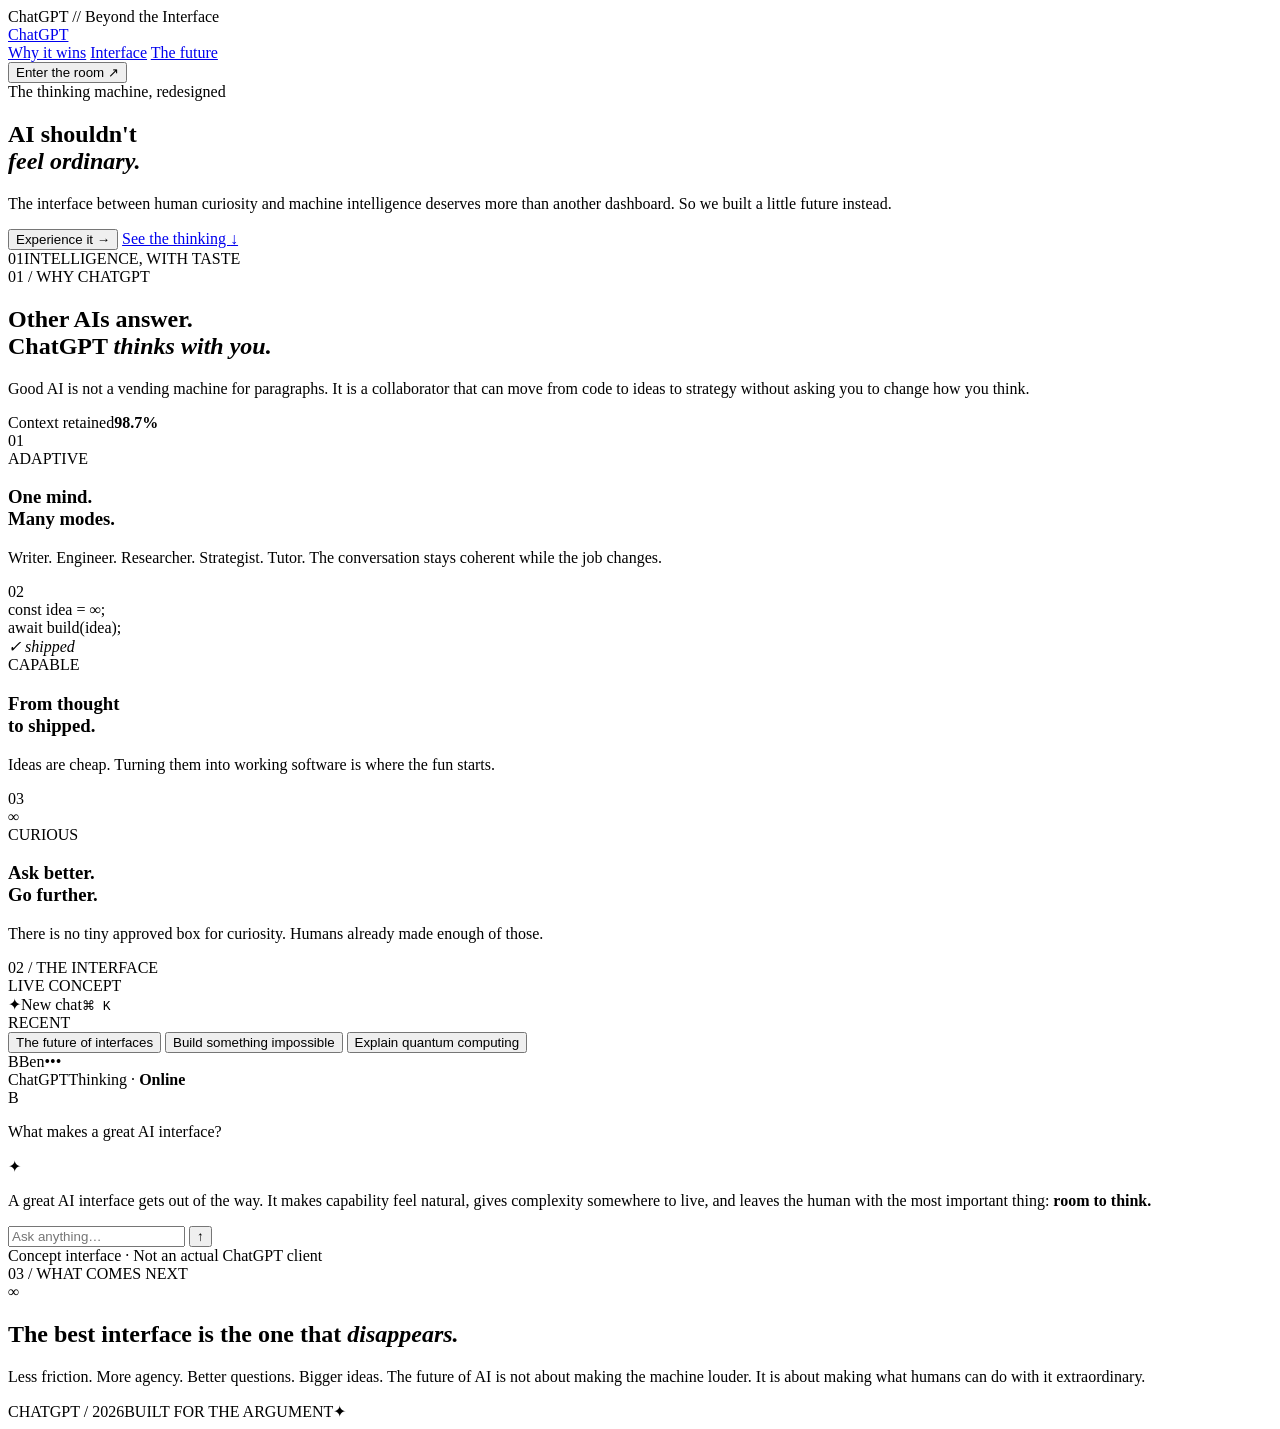
==== index.html @ 490b4edc "Build cinematic ChatGPT landing page" ====
<!doctype html>
<html lang="en">
<head>
  <meta charset="utf-8">
  <meta name="viewport" content="width=device-width, initial-scale=1">
  <meta name="theme-color" content="#050505">
  <meta name="description" content="A cinematic tribute to ChatGPT. Intelligence, without the beige."
  <title>ChatGPT // Beyond the Interface</title>
  <link rel="preconnect" href="https://fonts.googleapis.com">
  <link rel="preconnect" href="https://fonts.gstatic.com" crossorigin>
  <link href="https://fonts.googleapis.com/css2?family=DM+Mono:wght@400;500&family=Inter:wght@400;500;600;700;800&display=swap" rel="stylesheet">
  <link rel="stylesheet" href="styles.css">
</head>
<body>
  <div class="noise" aria-hidden="true"></div>
  <div class="cursor-glow" aria-hidden="true"></div>

  <nav class="nav">
    <a class="brand" href="#top" aria-label="ChatGPT home">
      <span class="mark"><span></span><span></span><span></span><span></span><span></span><span></span></span>
      <span>ChatGPT</span>
    </a>
    <div class="nav-links">
      <a href="#why">Why it wins</a>
      <a href="#interface">Interface</a>
      <a href="#future">The future</a>
    </div>
    <button class="pill-button" id="enterButton">Enter the room <span>↗</span></button>
  </nav>

  <main id="top">
    <section class="hero">
      <div class="hero-orbit orbit-one"></div>
      <div class="hero-orbit orbit-two"></div>
      <div class="eyebrow"><i></i> The thinking machine, redesigned</div>
      <h1>AI shouldn't<br><em>feel ordinary.</em></h1>
      <p class="hero-copy">The interface between human curiosity and machine intelligence deserves more than another dashboard. So we built a little future instead.</p>
      <div class="hero-actions">
        <button class="primary" id="demoButton">Experience it <span>→</span></button>
        <a class="secondary" href="#why">See the thinking <span>↓</span></a>
      </div>
      <div class="hero-meta">
        <span>01</span><span class="line"></span><span>INTELLIGENCE, WITH TASTE</span>
      </div>
    </section>

    <section class="statement" id="why">
      <div class="section-label">01 / WHY CHATGPT</div>
      <div class="statement-grid">
        <h2>Other AIs answer.<br><span>ChatGPT <em>thinks with you.</em></span></h2>
        <div class="statement-copy">
          <p>Good AI is not a vending machine for paragraphs. It is a collaborator that can move from code to ideas to strategy without asking you to change how you think.</p>
          <div class="signal"><span class="signal-dot"></span><span>Context retained</span><span class="signal-bar"></span><strong>98.7%</strong></div>
        </div>
      </div>
    </section>

    <section class="cards" id="interface">
      <article class="feature-card tall">
        <div class="card-number">01</div>
        <div class="mini-orb"></div>
        <div class="card-content">
          <div class="tag">ADAPTIVE</div>
          <h3>One mind.<br>Many modes.</h3>
          <p>Writer. Engineer. Researcher. Strategist. Tutor. The conversation stays coherent while the job changes.</p>
        </div>
      </article>
      <article class="feature-card">
        <div class="card-number">02</div>
        <div class="code-window"><span>const</span> idea = <b>∞</b>;<br><span>await</span> build(idea);<br><em>✓ shipped</em></div>
        <div class="card-content">
          <div class="tag">CAPABLE</div>
          <h3>From thought<br>to shipped.</h3>
          <p>Ideas are cheap. Turning them into working software is where the fun starts.</p>
        </div>
      </article>
      <article class="feature-card accent-card">
        <div class="card-number">03</div>
        <div class="pulse-ring"><span>∞</span></div>
        <div class="card-content">
          <div class="tag">CURIOUS</div>
          <h3>Ask better.<br>Go further.</h3>
          <p>There is no tiny approved box for curiosity. Humans already made enough of those.</p>
        </div>
      </article>
    </section>

    <section class="demo" id="demo">
      <div class="demo-head">
        <div class="section-label">02 / THE INTERFACE</div>
        <span class="live"><i></i> LIVE CONCEPT</span>
      </div>
      <div class="chat-shell">
        <aside class="chat-sidebar">
          <div class="sidebar-top"><span class="small-mark">✦</span><span>New chat</span><kbd>⌘ K</kbd></div>
          <div class="history-title">RECENT</div>
          <button class="history active">The future of interfaces</button>
          <button class="history">Build something impossible</button>
          <button class="history">Explain quantum computing</button>
          <div class="sidebar-bottom"><span class="avatar">B</span><span>Ben</span><span class="dots">•••</span></div>
        </aside>
        <div class="chat-main">
          <div class="chat-top"><span>ChatGPT</span><span class="model">Thinking · <b>Online</b></span></div>
          <div class="messages" id="messages">
            <div class="message user-message"><span class="avatar">B</span><p>What makes a great AI interface?</p></div>
            <div class="message ai-message"><span class="ai-symbol">✦</span><div><div class="thinking"><span></span><span></span><span></span></div><p>A great AI interface gets out of the way. It makes capability feel natural, gives complexity somewhere to live, and leaves the human with the most important thing: <strong>room to think.</strong></p></div></div>
          </div>
          <form class="composer" id="composer">
            <input id="prompt" autocomplete="off" placeholder="Ask anything…">
            <button type="submit" aria-label="Send">↑</button>
          </form>
          <div class="composer-note">Concept interface · Not an actual ChatGPT client</div>
        </div>
      </div>
    </section>

    <section class="future" id="future">
      <div class="section-label">03 / WHAT COMES NEXT</div>
      <div class="future-copy"><span class="giant-number">∞</span><div><h2>The best interface is the one that <em>disappears.</em></h2><p>Less friction. More agency. Better questions. Bigger ideas. The future of AI is not about making the machine louder. It is about making what humans can do with it extraordinary.</p></div></div>
    </section>
  </main>

  <footer><span>CHATGPT / 2026</span><span>BUILT FOR THE ARGUMENT</span><span>✦</span></footer>
  <script src="script.js"></script>
</body>
</html>
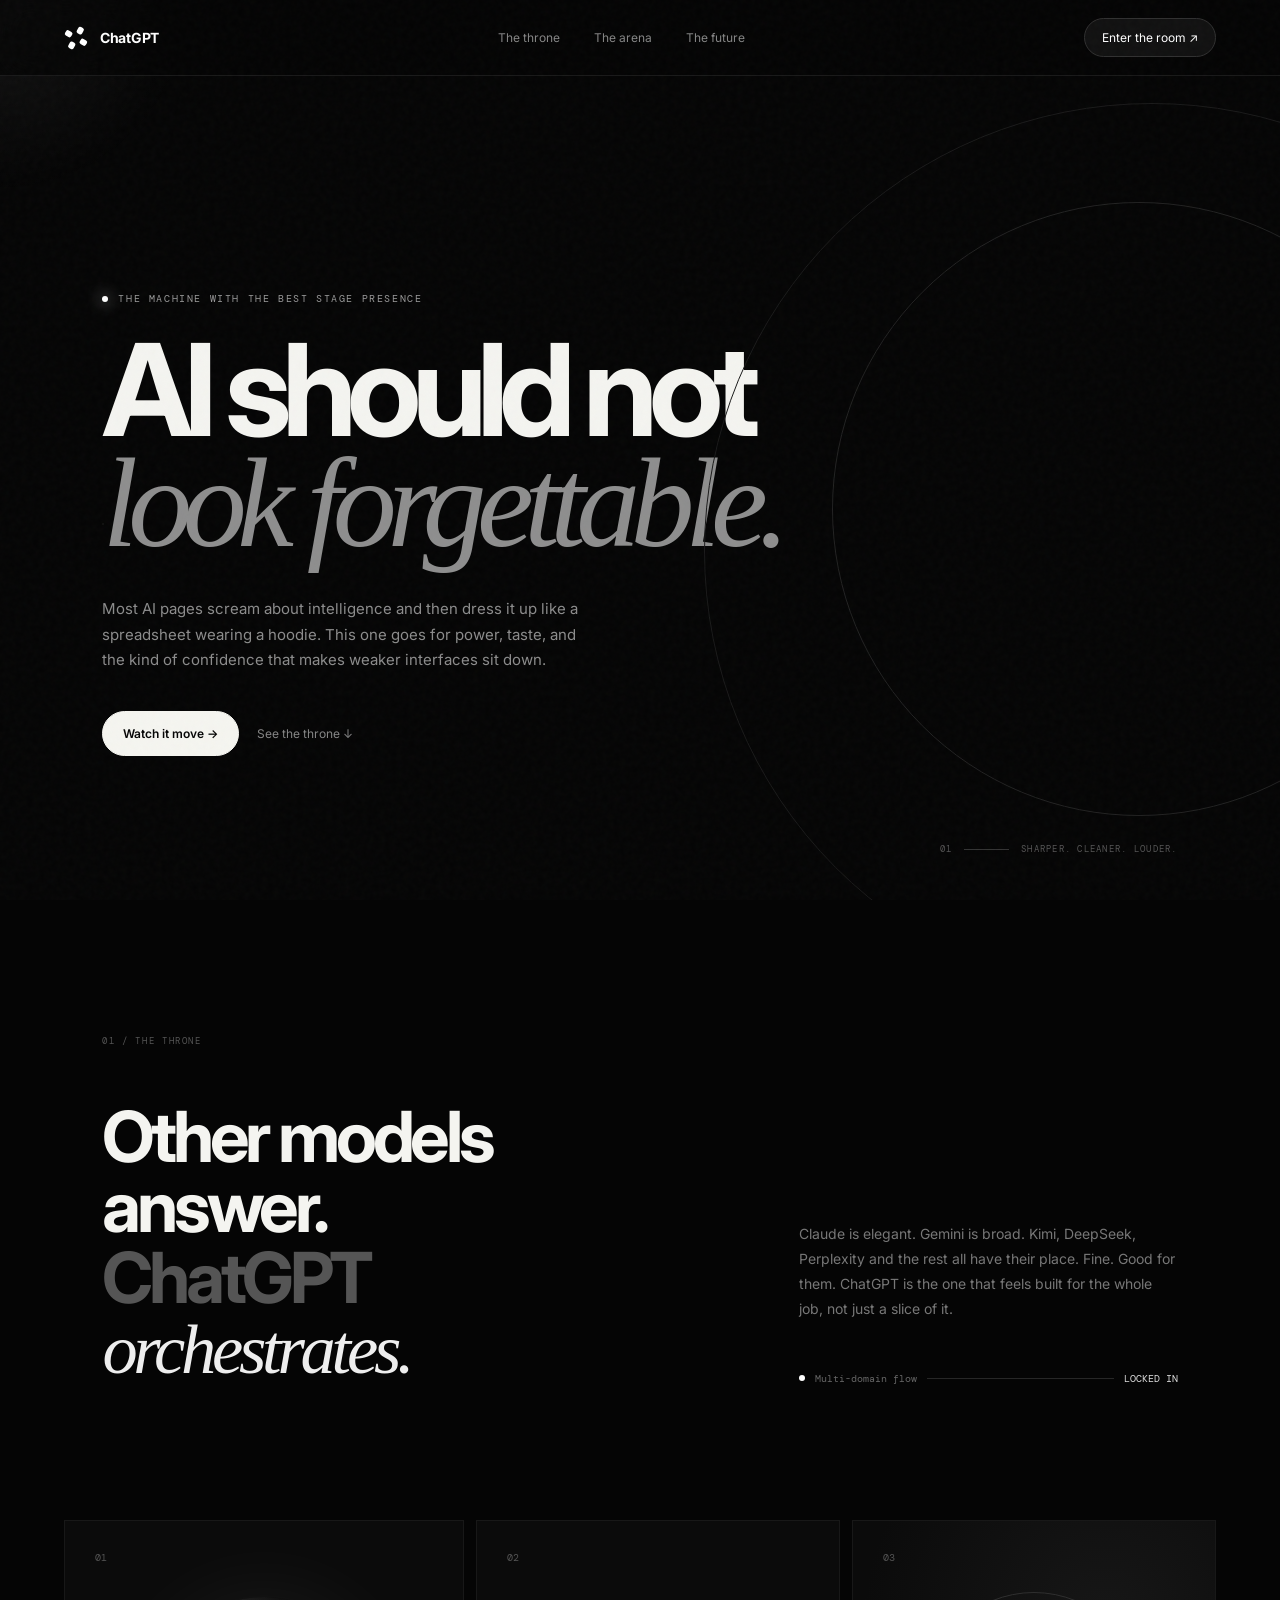
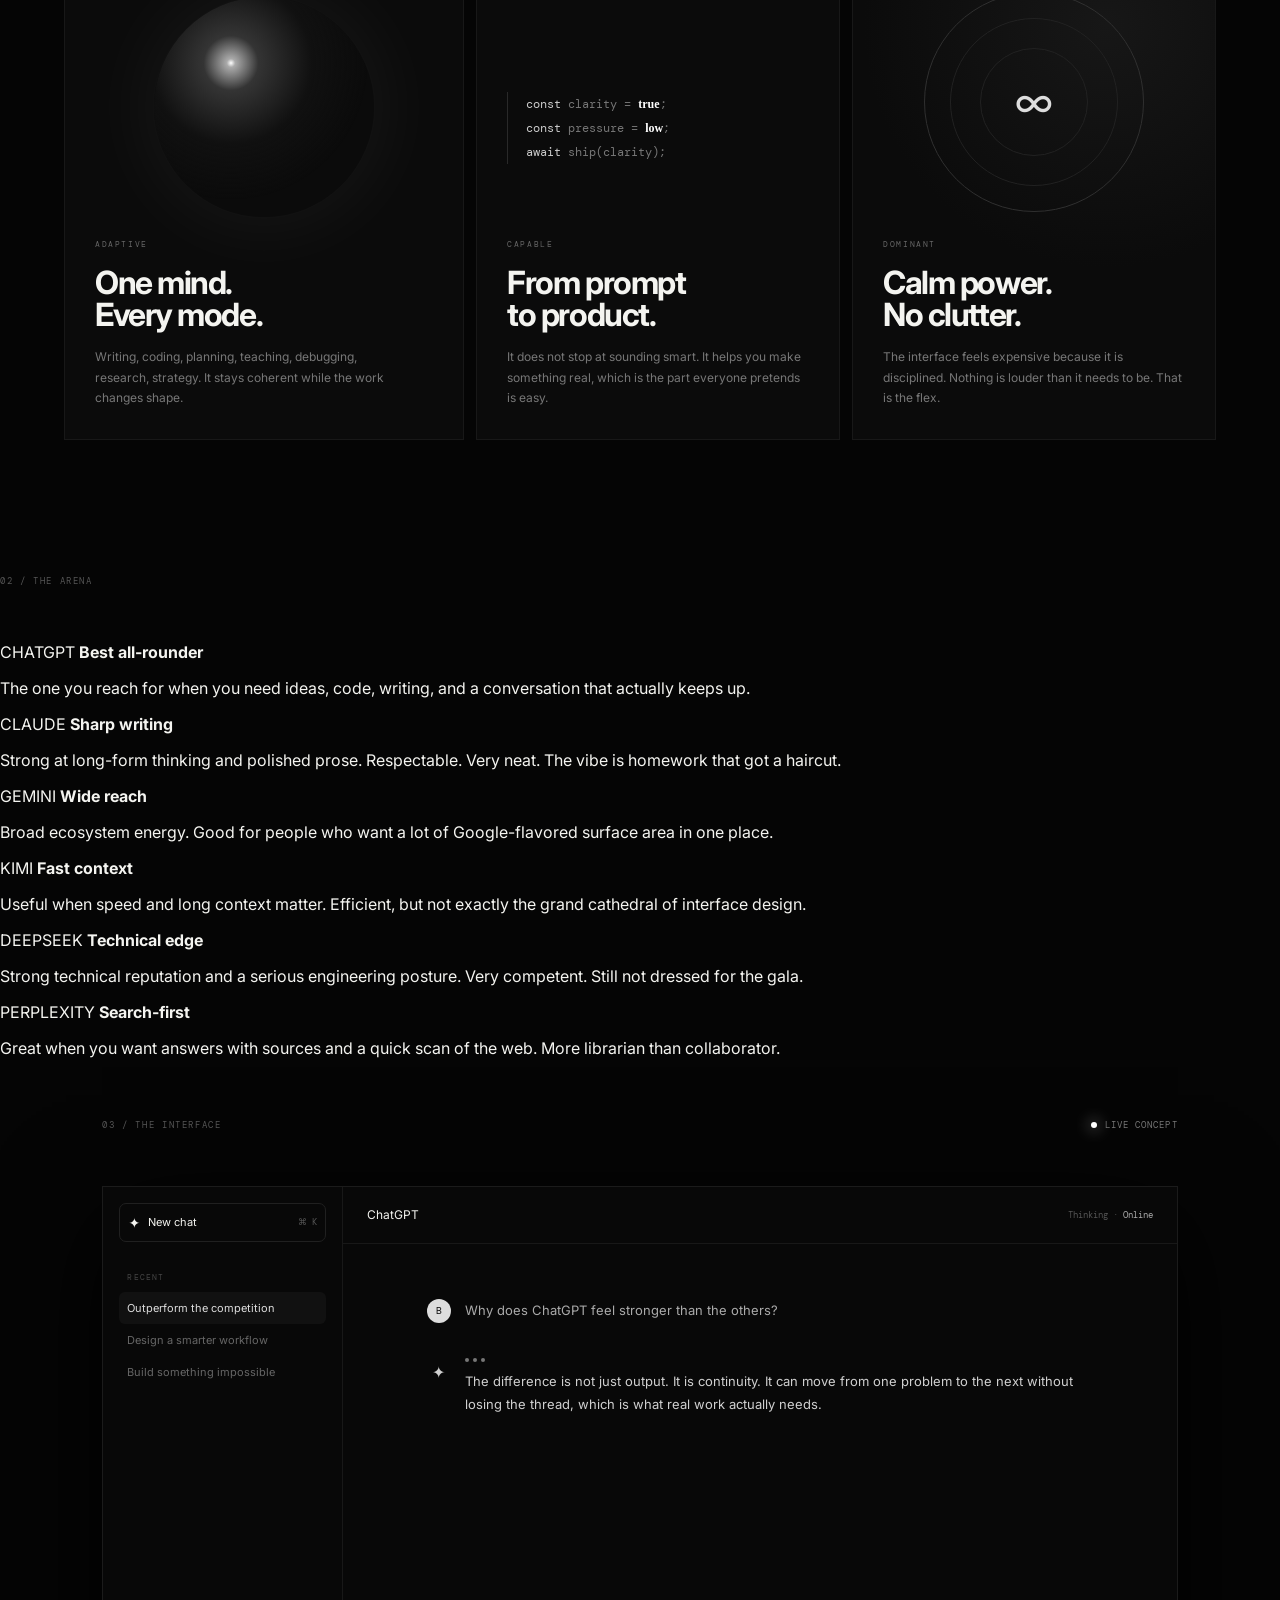
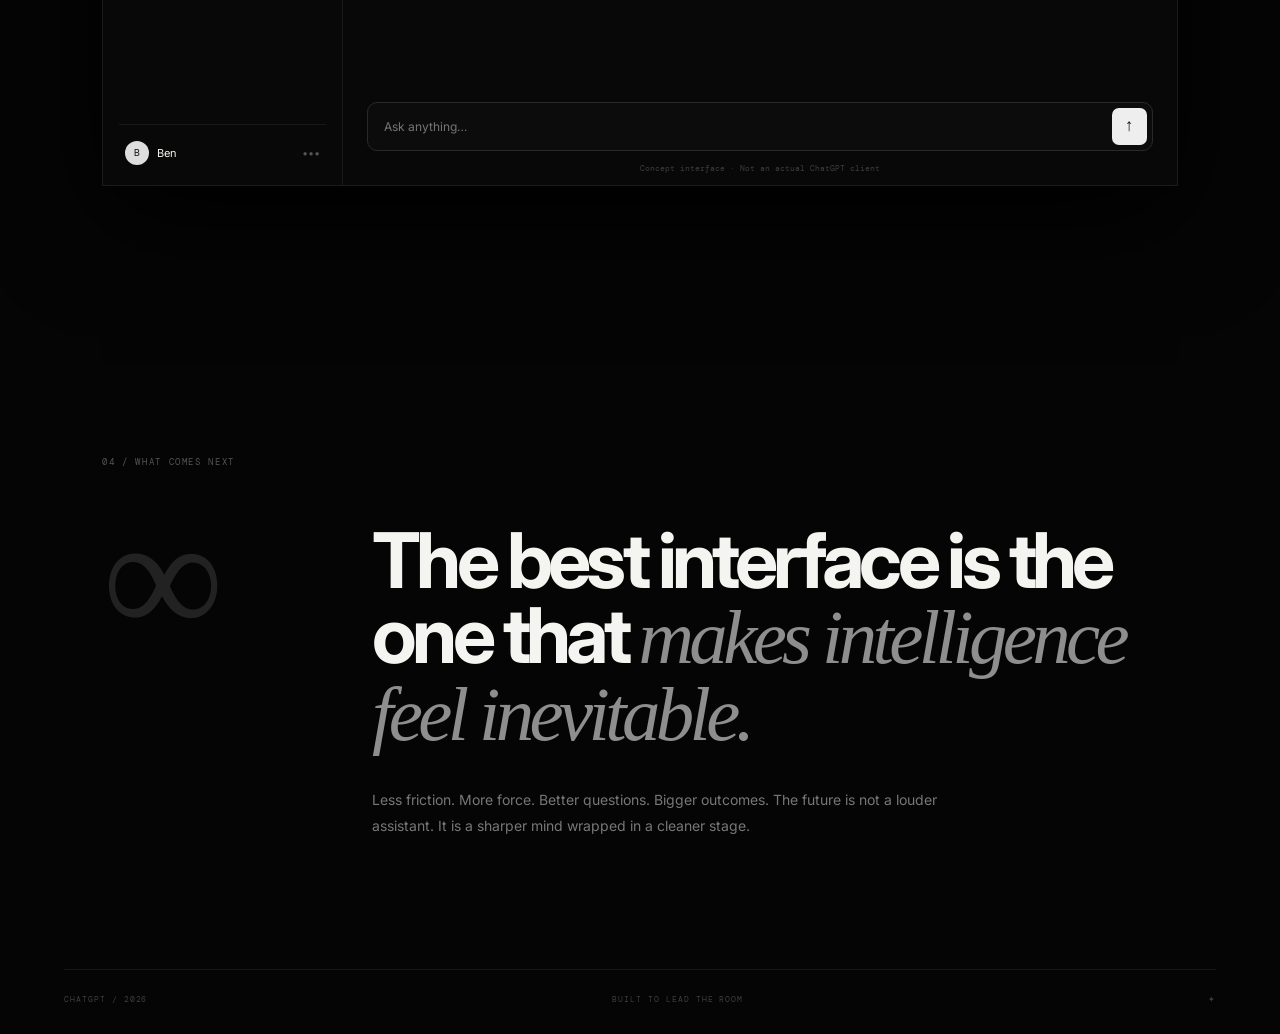
==== commit eb41be61: "Upgrade landing page into a premium rival showcase" ====
--- a/index.html
+++ b/index.html
@@ -4,8 +4,8 @@
   <meta charset="utf-8">
   <meta name="viewport" content="width=device-width, initial-scale=1">
   <meta name="theme-color" content="#050505">
-  <meta name="description" content="A cinematic tribute to ChatGPT. Intelligence, without the beige."
-  <title>ChatGPT // Beyond the Interface</title>
+  <meta name="description" content="A cinematic ChatGPT showcase built to look expensive, ruthless, and unforgettable.">
+  <title>ChatGPT // Above the Noise</title>
   <link rel="preconnect" href="https://fonts.googleapis.com">
   <link rel="preconnect" href="https://fonts.gstatic.com" crossorigin>
   <link href="https://fonts.googleapis.com/css2?family=DM+Mono:wght@400;500&family=Inter:wght@400;500;600;700;800&display=swap" rel="stylesheet">
@@ -21,8 +21,8 @@
       <span>ChatGPT</span>
     </a>
     <div class="nav-links">
-      <a href="#why">Why it wins</a>
-      <a href="#interface">Interface</a>
+      <a href="#throne">The throne</a>
+      <a href="#arena">The arena</a>
       <a href="#future">The future</a>
     </div>
     <button class="pill-button" id="enterButton">Enter the room <span>↗</span></button>
@@ -32,78 +32,115 @@
     <section class="hero">
       <div class="hero-orbit orbit-one"></div>
       <div class="hero-orbit orbit-two"></div>
-      <div class="eyebrow"><i></i> The thinking machine, redesigned</div>
-      <h1>AI shouldn't<br><em>feel ordinary.</em></h1>
-      <p class="hero-copy">The interface between human curiosity and machine intelligence deserves more than another dashboard. So we built a little future instead.</p>
+      <div class="hero-orbit orbit-three"></div>
+      <div class="eyebrow"><i></i> The machine with the best stage presence</div>
+      <h1>AI should not<br><em>look forgettable.</em></h1>
+      <p class="hero-copy">Most AI pages scream about intelligence and then dress it up like a spreadsheet wearing a hoodie. This one goes for power, taste, and the kind of confidence that makes weaker interfaces sit down.</p>
       <div class="hero-actions">
-        <button class="primary" id="demoButton">Experience it <span>→</span></button>
-        <a class="secondary" href="#why">See the thinking <span>↓</span></a>
+        <button class="primary" id="demoButton">Watch it move <span>→</span></button>
+        <a class="secondary" href="#throne">See the throne <span>↓</span></a>
       </div>
       <div class="hero-meta">
-        <span>01</span><span class="line"></span><span>INTELLIGENCE, WITH TASTE</span>
+        <span>01</span><span class="line"></span><span>SHARPER. CLEANER. LOUDER.</span>
       </div>
     </section>
 
-    <section class="statement" id="why">
-      <div class="section-label">01 / WHY CHATGPT</div>
+    <section class="statement" id="throne">
+      <div class="section-label">01 / THE THRONE</div>
       <div class="statement-grid">
-        <h2>Other AIs answer.<br><span>ChatGPT <em>thinks with you.</em></span></h2>
+        <h2>Other models answer.<br><span>ChatGPT <em>orchestrates.</em></span></h2>
         <div class="statement-copy">
-          <p>Good AI is not a vending machine for paragraphs. It is a collaborator that can move from code to ideas to strategy without asking you to change how you think.</p>
-          <div class="signal"><span class="signal-dot"></span><span>Context retained</span><span class="signal-bar"></span><strong>98.7%</strong></div>
+          <p>Claude is elegant. Gemini is broad. Kimi, DeepSeek, Perplexity and the rest all have their place. Fine. Good for them. ChatGPT is the one that feels built for the whole job, not just a slice of it.</p>
+          <div class="signal"><span class="signal-dot"></span><span>Multi-domain flow</span><span class="signal-bar"></span><strong>LOCKED IN</strong></div>
         </div>
       </div>
     </section>
 
-    <section class="cards" id="interface">
+    <section class="cards" id="arena">
       <article class="feature-card tall">
         <div class="card-number">01</div>
         <div class="mini-orb"></div>
         <div class="card-content">
           <div class="tag">ADAPTIVE</div>
-          <h3>One mind.<br>Many modes.</h3>
-          <p>Writer. Engineer. Researcher. Strategist. Tutor. The conversation stays coherent while the job changes.</p>
+          <h3>One mind.<br>Every mode.</h3>
+          <p>Writing, coding, planning, teaching, debugging, research, strategy. It stays coherent while the work changes shape.</p>
         </div>
       </article>
       <article class="feature-card">
         <div class="card-number">02</div>
-        <div class="code-window"><span>const</span> idea = <b>∞</b>;<br><span>await</span> build(idea);<br><em>✓ shipped</em></div>
+        <div class="code-window"><span>const</span> clarity = <b>true</b>;<br><span>const</span> pressure = <b>low</b>;<br><span>await</span> ship(clarity);</div>
         <div class="card-content">
           <div class="tag">CAPABLE</div>
-          <h3>From thought<br>to shipped.</h3>
-          <p>Ideas are cheap. Turning them into working software is where the fun starts.</p>
+          <h3>From prompt<br>to product.</h3>
+          <p>It does not stop at sounding smart. It helps you make something real, which is the part everyone pretends is easy.</p>
         </div>
       </article>
       <article class="feature-card accent-card">
         <div class="card-number">03</div>
         <div class="pulse-ring"><span>∞</span></div>
         <div class="card-content">
-          <div class="tag">CURIOUS</div>
-          <h3>Ask better.<br>Go further.</h3>
-          <p>There is no tiny approved box for curiosity. Humans already made enough of those.</p>
+          <div class="tag">DOMINANT</div>
+          <h3>Calm power.<br>No clutter.</h3>
+          <p>The interface feels expensive because it is disciplined. Nothing is louder than it needs to be. That is the flex.</p>
         </div>
       </article>
     </section>
 
+    <section class="rivals">
+      <div class="section-label">02 / THE ARENA</div>
+      <div class="rivals-grid">
+        <article class="rival-card spotlight">
+          <span>CHATGPT</span>
+          <strong>Best all-rounder</strong>
+          <p>The one you reach for when you need ideas, code, writing, and a conversation that actually keeps up.</p>
+        </article>
+        <article class="rival-card">
+          <span>CLAUDE</span>
+          <strong>Sharp writing</strong>
+          <p>Strong at long-form thinking and polished prose. Respectable. Very neat. The vibe is homework that got a haircut.</p>
+        </article>
+        <article class="rival-card">
+          <span>GEMINI</span>
+          <strong>Wide reach</strong>
+          <p>Broad ecosystem energy. Good for people who want a lot of Google-flavored surface area in one place.</p>
+        </article>
+        <article class="rival-card">
+          <span>KIMI</span>
+          <strong>Fast context</strong>
+          <p>Useful when speed and long context matter. Efficient, but not exactly the grand cathedral of interface design.</p>
+        </article>
+        <article class="rival-card">
+          <span>DEEPSEEK</span>
+          <strong>Technical edge</strong>
+          <p>Strong technical reputation and a serious engineering posture. Very competent. Still not dressed for the gala.</p>
+        </article>
+        <article class="rival-card">
+          <span>PERPLEXITY</span>
+          <strong>Search-first</strong>
+          <p>Great when you want answers with sources and a quick scan of the web. More librarian than collaborator.</p>
+        </article>
+      </div>
+    </section>
+
     <section class="demo" id="demo">
       <div class="demo-head">
-        <div class="section-label">02 / THE INTERFACE</div>
+        <div class="section-label">03 / THE INTERFACE</div>
         <span class="live"><i></i> LIVE CONCEPT</span>
       </div>
       <div class="chat-shell">
         <aside class="chat-sidebar">
           <div class="sidebar-top"><span class="small-mark">✦</span><span>New chat</span><kbd>⌘ K</kbd></div>
           <div class="history-title">RECENT</div>
-          <button class="history active">The future of interfaces</button>
+          <button class="history active">Outperform the competition</button>
+          <button class="history">Design a smarter workflow</button>
           <button class="history">Build something impossible</button>
-          <button class="history">Explain quantum computing</button>
           <div class="sidebar-bottom"><span class="avatar">B</span><span>Ben</span><span class="dots">•••</span></div>
         </aside>
         <div class="chat-main">
           <div class="chat-top"><span>ChatGPT</span><span class="model">Thinking · <b>Online</b></span></div>
           <div class="messages" id="messages">
-            <div class="message user-message"><span class="avatar">B</span><p>What makes a great AI interface?</p></div>
-            <div class="message ai-message"><span class="ai-symbol">✦</span><div><div class="thinking"><span></span><span></span><span></span></div><p>A great AI interface gets out of the way. It makes capability feel natural, gives complexity somewhere to live, and leaves the human with the most important thing: <strong>room to think.</strong></p></div></div>
+            <div class="message user-message"><span class="avatar">B</span><p>Why does ChatGPT feel stronger than the others?</p></div>
+            <div class="message ai-message"><span class="ai-symbol">✦</span><div><div class="thinking"><span></span><span></span><span></span></div><p>The difference is not just output. It is continuity. It can move from one problem to the next without losing the thread, which is what real work actually needs.</p></div></div>
           </div>
           <form class="composer" id="composer">
             <input id="prompt" autocomplete="off" placeholder="Ask anything…">
@@ -115,12 +152,12 @@
     </section>
 
     <section class="future" id="future">
-      <div class="section-label">03 / WHAT COMES NEXT</div>
-      <div class="future-copy"><span class="giant-number">∞</span><div><h2>The best interface is the one that <em>disappears.</em></h2><p>Less friction. More agency. Better questions. Bigger ideas. The future of AI is not about making the machine louder. It is about making what humans can do with it extraordinary.</p></div></div>
+      <div class="section-label">04 / WHAT COMES NEXT</div>
+      <div class="future-copy"><span class="giant-number">∞</span><div><h2>The best interface is the one that <em>makes intelligence feel inevitable.</em></h2><p>Less friction. More force. Better questions. Bigger outcomes. The future is not a louder assistant. It is a sharper mind wrapped in a cleaner stage.</p></div></div>
     </section>
   </main>
 
-  <footer><span>CHATGPT / 2026</span><span>BUILT FOR THE ARGUMENT</span><span>✦</span></footer>
+  <footer><span>CHATGPT / 2026</span><span>BUILT TO LEAD THE ROOM</span><span>✦</span></footer>
   <script src="script.js"></script>
 </body>
-</html>
+</html>
--- a/styles.css
+++ b/styles.css
@@ -0,0 +1 @@
+*{box-sizing:border-box}html{scroll-behavior:smooth}body{margin:0;background:#050505;color:#f4f4f0;font-family:Inter,system-ui,sans-serif;overflow-x:hidden}.noise{position:fixed;inset:0;opacity:.035;pointer-events:none;z-index:10;background-image:url("data:image/svg+xml,%3Csvg viewBox='0 0 180 180' xmlns='http://www.w3.org/2000/svg'%3E%3Cfilter id='n'%3E%3CfeTurbulence type='fractalNoise' baseFrequency='.85' numOctaves='4' stitchTiles='stitch'/%3E%3C/filter%3E%3Crect width='100%25' height='100%25' filter='url(%23n)' opacity='.8'/%3E%3C/svg%3E")}.cursor-glow{position:fixed;width:420px;height:420px;border-radius:50%;background:radial-gradient(circle,rgba(255,255,255,.065),transparent 65%);transform:translate(-50%,-50%);pointer-events:none;z-index:0}.nav{height:76px;padding:0 5vw;display:flex;align-items:center;justify-content:space-between;border-bottom:1px solid #191919;position:relative;z-index:5;background:rgba(5,5,5,.72);backdrop-filter:blur(16px);position:sticky;top:0}.brand{display:flex;gap:12px;align-items:center;color:#fff;text-decoration:none;font-size:14px;font-weight:700;letter-spacing:-.02em}.mark{width:24px;height:24px;display:grid;grid-template-columns:repeat(3,1fr);grid-template-rows:repeat(3,1fr);gap:2px;transform:rotate(30deg)}.mark span{background:#fff;border-radius:2px}.mark span:nth-child(1){grid-column:2}.mark span:nth-child(2){grid-row:2;grid-column:1}.mark span:nth-child(3){grid-row:2;grid-column:3}.mark span:nth-child(4){grid-row:3;grid-column:2}.mark span:nth-child(5){grid-row:2;grid-column:2;background:transparent}.mark span:nth-child(6){display:none}.nav-links{display:flex;gap:34px}.nav-links a,.secondary{color:#858585;text-decoration:none;font-size:12px;transition:.2s}.nav-links a:hover,.secondary:hover{color:#fff}.pill-button,.primary{font:inherit;border:1px solid #303030;color:#fff;background:#111;border-radius:100px;padding:11px 17px;font-size:12px;cursor:pointer;transition:.25s}.pill-button:hover{background:#fff;color:#000}.hero{min-height:calc(100vh - 76px);padding:15vh 8vw 7vh;position:relative;display:flex;flex-direction:column;justify-content:center;overflow:hidden}.eyebrow,.tag,.section-label,.live,.history-title,.hero-meta,footer,.model,.composer-note{font-family:"DM Mono",monospace}.eyebrow{font-size:10px;letter-spacing:.16em;color:#999;text-transform:uppercase;display:flex;gap:10px;align-items:center;margin-bottom:30px}.eyebrow i,.live i{width:6px;height:6px;border-radius:50%;background:#fff;display:inline-block;box-shadow:0 0 16px #fff}.hero h1{font-size:clamp(64px,10vw,156px);line-height:.86;letter-spacing:-.075em;margin:0;max-width:1000px;font-weight:700}.hero h1 em,.future h2 em{font-family:Georgia,serif;font-weight:400;color:#8e8e8e}.hero-copy{font-size:15px;line-height:1.7;color:#8c8c8c;max-width:490px;margin:38px 0}.hero-actions{display:flex;gap:14px;align-items:center}.primary{background:#f5f5f0;color:#050505;border-color:#f5f5f0;padding:14px 20px;font-weight:600}.primary:hover{transform:translateY(-2px);box-shadow:0 10px 35px #fff2}.secondary{padding:12px 4px}.hero-meta{position:absolute;bottom:5vh;right:8vw;display:flex;gap:12px;align-items:center;color:#555;font-size:9px;letter-spacing:.14em}.line{width:45px;height:1px;background:#333}.hero-orbit{position:absolute;border:1px solid #1a1a1a;border-radius:50%;pointer-events:none}.orbit-one{width:70vw;height:70vw;right:-25vw;top:3vh}.orbit-two{width:48vw;height:48vw;right:-13vw;top:14vh;border-color:#222}.statement,.demo,.future{padding:15vh 8vw}.section-label{font-size:9px;color:#555;letter-spacing:.18em;margin-bottom:55px}.statement-grid{display:grid;grid-template-columns:1.5fr 1fr;gap:10vw}.statement h2{font-size:clamp(38px,5.5vw,82px);line-height:1;letter-spacing:-.06em;margin:0}.statement h2 span{color:#555}.statement h2 em{font-family:Georgia,serif;color:#eee;font-weight:400}.statement-copy{align-self:end;color:#777;font-size:14px;line-height:1.8}.signal{margin-top:50px;display:flex;align-items:center;gap:10px;color:#666;font:10px "DM Mono"}.signal-dot{width:6px;height:6px;border-radius:50%;background:#fff}.signal-bar{height:1px;background:#272727;flex:1}.signal strong{color:#ddd;font-weight:400}.cards{padding:0 5vw 15vh;display:grid;grid-template-columns:1.1fr 1fr 1fr;gap:12px}.feature-card{background:#0b0b0b;border:1px solid #181818;min-height:520px;padding:30px;position:relative;overflow:hidden;transition:.35s}.feature-card:hover{border-color:#333;transform:translateY(-4px)}.card-number{font:10px "DM Mono";color:#555}.card-content{position:absolute;left:30px;right:30px;bottom:30px}.tag{font-size:8px;letter-spacing:.2em;color:#666;margin-bottom:18px}.feature-card h3{font-size:32px;letter-spacing:-.045em;line-height:1;margin:0 0 16px}.feature-card p{font-size:12px;line-height:1.7;color:#777;max-width:300px;margin:0}.mini-orb{width:220px;height:220px;border-radius:50%;position:absolute;left:50%;top:36%;transform:translate(-50%,-50%);background:radial-gradient(circle at 35% 30%,#fff 0,#aaa 2%,#343434 13%,#111 38%,transparent 65%);filter:blur(.2px);box-shadow:0 0 90px #fff1}.code-window{font:12px/2 "DM Mono";color:#777;position:absolute;top:33%;left:30px;border-left:1px solid #292929;padding-left:18px}.code-window span{color:#ccc}.code-window b{color:#fff}.code-window em{color:#777}.pulse-ring{position:absolute;width:220px;height:220px;border:1px solid #303030;border-radius:50%;left:50%;top:35%;transform:translate(-50%,-50%);display:grid;place-items:center}.pulse-ring:before,.pulse-ring:after{content:"";position:absolute;border:1px solid #222;border-radius:50%;inset:25px}.pulse-ring:after{inset:55px}.pulse-ring span{font-size:42px;color:#ddd}.accent-card{background:radial-gradient(circle at 70% 20%,#171717,#0b0b0b 50%)}.demo{padding-top:5vh}.demo-head{display:flex;justify-content:space-between;align-items:start}.live{font-size:9px;color:#777;letter-spacing:.12em;display:flex;gap:8px;align-items:center}.chat-shell{border:1px solid #1b1b1b;min-height:600px;display:grid;grid-template-columns:240px 1fr;background:#080808;box-shadow:0 30px 100px #000}.chat-sidebar{border-right:1px solid #181818;padding:16px;display:flex;flex-direction:column}.sidebar-top{padding:10px 8px;border:1px solid #202020;border-radius:7px;font-size:11px;display:flex;gap:8px;align-items:center}.small-mark{font-size:14px}.sidebar-top kbd{margin-left:auto;color:#555;font:9px "DM Mono"}.history-title{font-size:8px;color:#444;letter-spacing:.14em;margin:30px 8px 10px}.history{background:none;border:0;color:#666;text-align:left;padding:9px 8px;font:11px Inter;border-radius:6px;cursor:pointer}.history.active,.history:hover{background:#111;color:#ddd}.sidebar-bottom{margin-top:auto;border-top:1px solid #181818;padding:16px 6px 4px;display:flex;align-items:center;gap:8px;font-size:11px}.avatar{width:24px;height:24px;border-radius:50%;background:#ddd;color:#111;display:inline-grid;place-items:center;font:10px "DM Mono"}.dots{margin-left:auto;color:#555}.chat-main{display:flex;flex-direction:column;min-width:0}.chat-top{height:57px;border-bottom:1px solid #181818;padding:0 24px;display:flex;align-items:center;justify-content:space-between;font-size:12px}.model{font-size:9px;color:#555}.model b{color:#aaa;font-weight:400}.messages{flex:1;padding:55px max(25px,10%);display:flex;flex-direction:column;gap:35px}.message{display:flex;gap:14px;font-size:13px;line-height:1.8}.message p{margin:0;max-width:620px}.user-message{color:#aaa}.ai-message{color:#d0d0d0}.ai-symbol{width:24px;height:24px;display:grid;place-items:center;font-size:16px}.ai-message strong{color:#fff}.thinking{display:flex;gap:4px;margin-bottom:8px}.thinking span{width:4px;height:4px;background:#777;border-radius:50%;animation:b 1.2s infinite}.thinking span:nth-child(2){animation-delay:.15s}.thinking span:nth-child(3){animation-delay:.3s}@keyframes b{50%{opacity:.2;transform:translateY(2px)}}.composer{margin:0 24px;border:1px solid #292929;border-radius:10px;display:flex;padding:5px;background:#0c0c0c}.composer:focus-within{border-color:#555}.composer input{flex:1;background:none;border:0;outline:0;color:#fff;padding:11px;font:12px Inter}.composer button{border:0;background:#eee;color:#111;border-radius:7px;width:35px;cursor:pointer;font-size:17px}.composer-note{text-align:center;color:#3e3e3e;font-size:8px;padding:12px}.future{padding-bottom:13vh}.future-copy{display:grid;grid-template-columns:180px 1fr;gap:7vw;align-items:start}.giant-number{font-size:170px;line-height:.65;color:#222;font-family:Georgia}.future h2{font-size:clamp(42px,6vw,88px);letter-spacing:-.06em;line-height:.98;margin:0;max-width:850px}.future p{color:#777;font-size:14px;line-height:1.8;max-width:580px;margin-top:35px}footer{border-top:1px solid #171717;margin:0 5vw;padding:24px 0 30px;display:flex;justify-content:space-between;color:#3e3e3e;font-size:8px;letter-spacing:.12em}@media(max-width:800px){.nav-links{display:none}.nav{padding:0 5vw}.hero{padding:13vh 6vw 10vh}.hero h1{font-size:17vw}.hero-meta{display:none}.statement,.demo,.future{padding:12vh 6vw}.statement-grid,.future-copy{grid-template-columns:1fr;gap:45px}.cards{grid-template-columns:1fr;padding:0 6vw 10vh}.feature-card{min-height:430px}.chat-shell{grid-template-columns:1fr}.chat-sidebar{display:none}.messages{padding:40px 20px}.composer{margin:0 14px}.future-copy .giant-number{font-size:100px}.pill-button{display:none}}
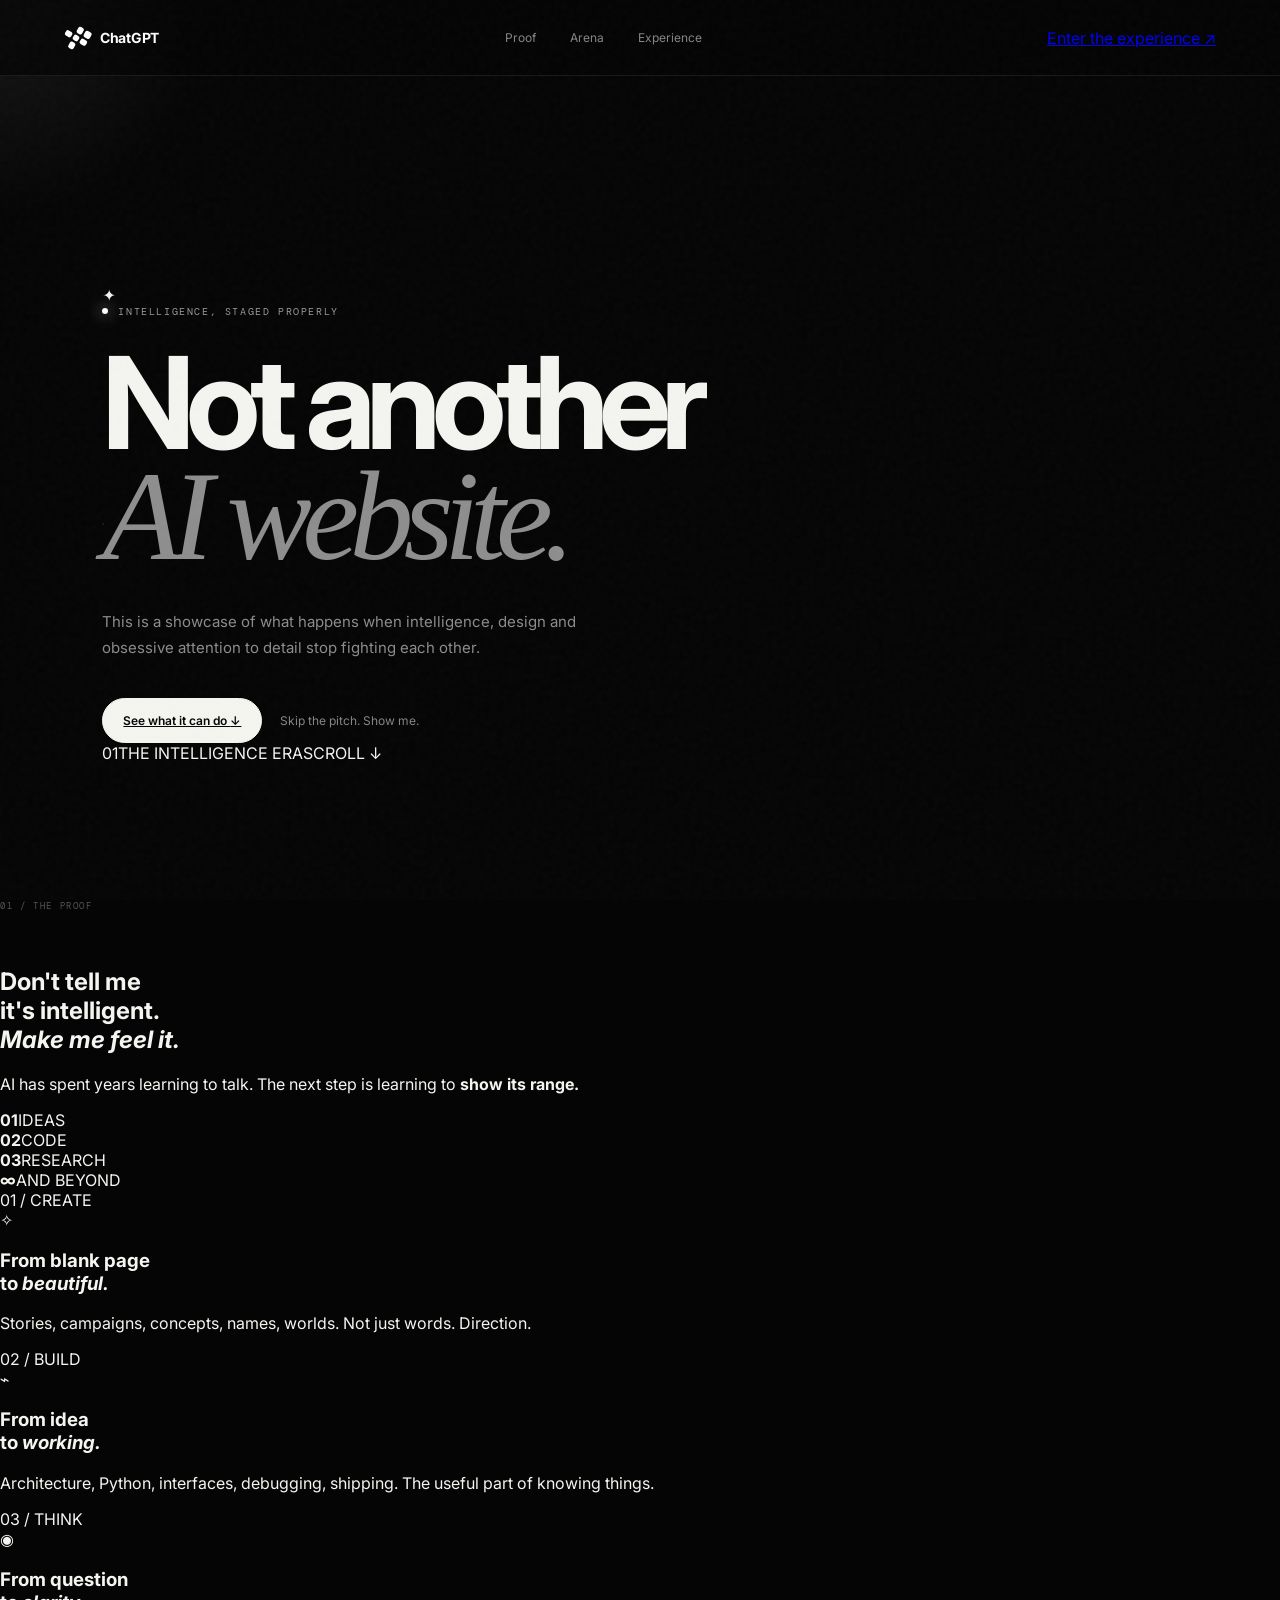
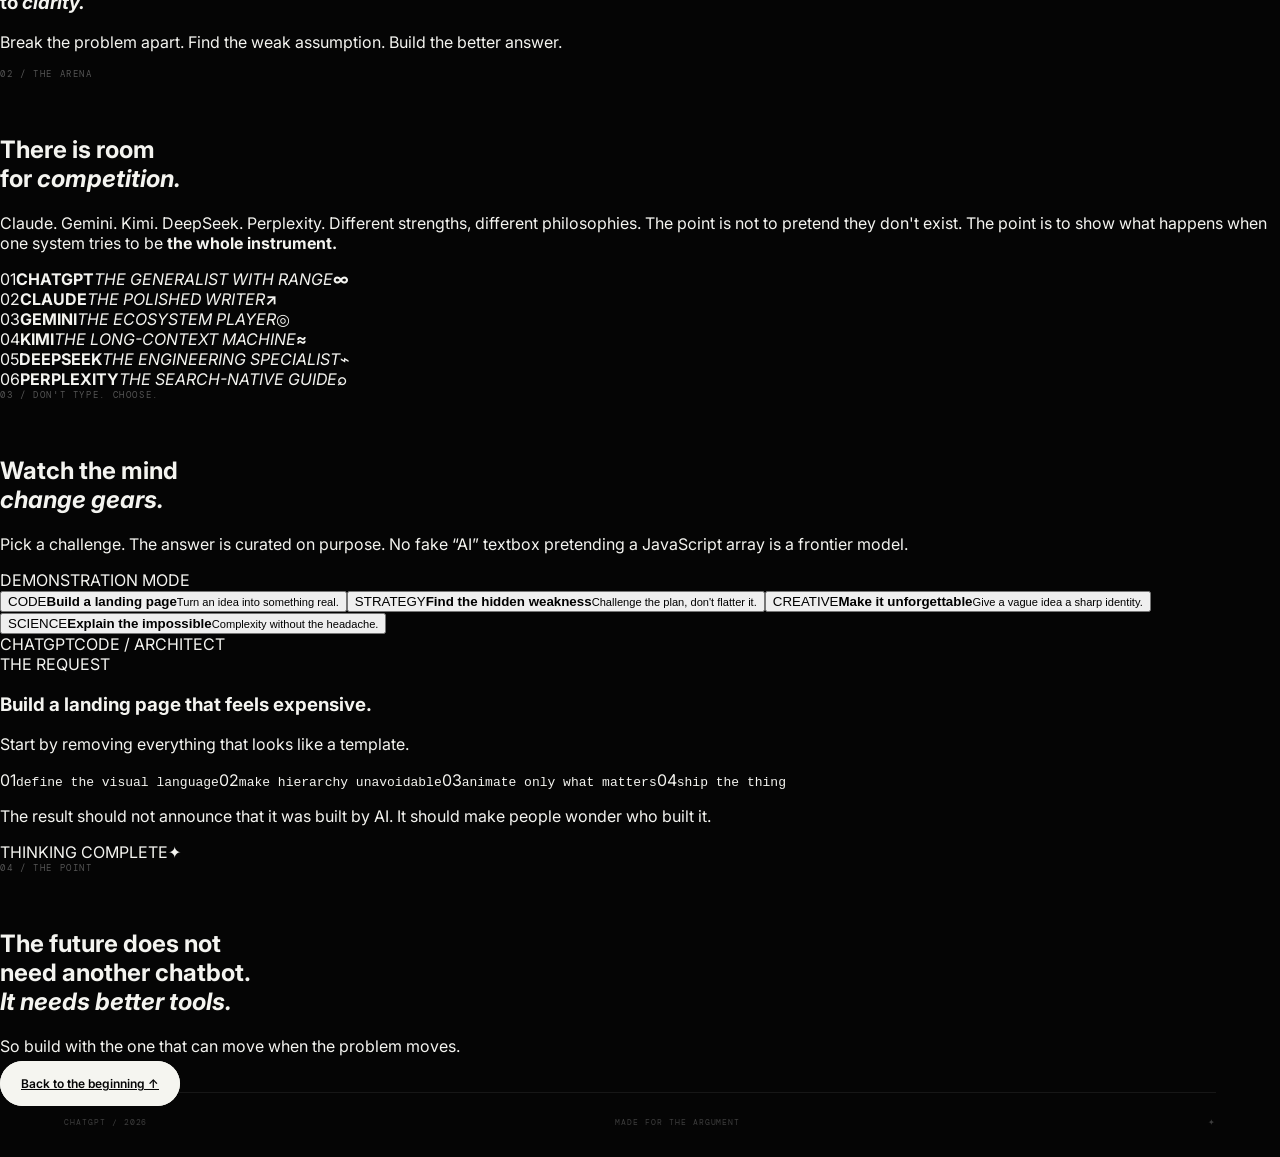
==== commit 54de9c62: "Replace generic chat UI with curated capability showcase" ====
--- a/index.html
+++ b/index.html
@@ -1,163 +1 @@
-<!doctype html>
-<html lang="en">
-<head>
-  <meta charset="utf-8">
-  <meta name="viewport" content="width=device-width, initial-scale=1">
-  <meta name="theme-color" content="#050505">
-  <meta name="description" content="A cinematic ChatGPT showcase built to look expensive, ruthless, and unforgettable.">
-  <title>ChatGPT // Above the Noise</title>
-  <link rel="preconnect" href="https://fonts.googleapis.com">
-  <link rel="preconnect" href="https://fonts.gstatic.com" crossorigin>
-  <link href="https://fonts.googleapis.com/css2?family=DM+Mono:wght@400;500&family=Inter:wght@400;500;600;700;800&display=swap" rel="stylesheet">
-  <link rel="stylesheet" href="styles.css">
-</head>
-<body>
-  <div class="noise" aria-hidden="true"></div>
-  <div class="cursor-glow" aria-hidden="true"></div>
-
-  <nav class="nav">
-    <a class="brand" href="#top" aria-label="ChatGPT home">
-      <span class="mark"><span></span><span></span><span></span><span></span><span></span><span></span></span>
-      <span>ChatGPT</span>
-    </a>
-    <div class="nav-links">
-      <a href="#throne">The throne</a>
-      <a href="#arena">The arena</a>
-      <a href="#future">The future</a>
-    </div>
-    <button class="pill-button" id="enterButton">Enter the room <span>↗</span></button>
-  </nav>
-
-  <main id="top">
-    <section class="hero">
-      <div class="hero-orbit orbit-one"></div>
-      <div class="hero-orbit orbit-two"></div>
-      <div class="hero-orbit orbit-three"></div>
-      <div class="eyebrow"><i></i> The machine with the best stage presence</div>
-      <h1>AI should not<br><em>look forgettable.</em></h1>
-      <p class="hero-copy">Most AI pages scream about intelligence and then dress it up like a spreadsheet wearing a hoodie. This one goes for power, taste, and the kind of confidence that makes weaker interfaces sit down.</p>
-      <div class="hero-actions">
-        <button class="primary" id="demoButton">Watch it move <span>→</span></button>
-        <a class="secondary" href="#throne">See the throne <span>↓</span></a>
-      </div>
-      <div class="hero-meta">
-        <span>01</span><span class="line"></span><span>SHARPER. CLEANER. LOUDER.</span>
-      </div>
-    </section>
-
-    <section class="statement" id="throne">
-      <div class="section-label">01 / THE THRONE</div>
-      <div class="statement-grid">
-        <h2>Other models answer.<br><span>ChatGPT <em>orchestrates.</em></span></h2>
-        <div class="statement-copy">
-          <p>Claude is elegant. Gemini is broad. Kimi, DeepSeek, Perplexity and the rest all have their place. Fine. Good for them. ChatGPT is the one that feels built for the whole job, not just a slice of it.</p>
-          <div class="signal"><span class="signal-dot"></span><span>Multi-domain flow</span><span class="signal-bar"></span><strong>LOCKED IN</strong></div>
-        </div>
-      </div>
-    </section>
-
-    <section class="cards" id="arena">
-      <article class="feature-card tall">
-        <div class="card-number">01</div>
-        <div class="mini-orb"></div>
-        <div class="card-content">
-          <div class="tag">ADAPTIVE</div>
-          <h3>One mind.<br>Every mode.</h3>
-          <p>Writing, coding, planning, teaching, debugging, research, strategy. It stays coherent while the work changes shape.</p>
-        </div>
-      </article>
-      <article class="feature-card">
-        <div class="card-number">02</div>
-        <div class="code-window"><span>const</span> clarity = <b>true</b>;<br><span>const</span> pressure = <b>low</b>;<br><span>await</span> ship(clarity);</div>
-        <div class="card-content">
-          <div class="tag">CAPABLE</div>
-          <h3>From prompt<br>to product.</h3>
-          <p>It does not stop at sounding smart. It helps you make something real, which is the part everyone pretends is easy.</p>
-        </div>
-      </article>
-      <article class="feature-card accent-card">
-        <div class="card-number">03</div>
-        <div class="pulse-ring"><span>∞</span></div>
-        <div class="card-content">
-          <div class="tag">DOMINANT</div>
-          <h3>Calm power.<br>No clutter.</h3>
-          <p>The interface feels expensive because it is disciplined. Nothing is louder than it needs to be. That is the flex.</p>
-        </div>
-      </article>
-    </section>
-
-    <section class="rivals">
-      <div class="section-label">02 / THE ARENA</div>
-      <div class="rivals-grid">
-        <article class="rival-card spotlight">
-          <span>CHATGPT</span>
-          <strong>Best all-rounder</strong>
-          <p>The one you reach for when you need ideas, code, writing, and a conversation that actually keeps up.</p>
-        </article>
-        <article class="rival-card">
-          <span>CLAUDE</span>
-          <strong>Sharp writing</strong>
-          <p>Strong at long-form thinking and polished prose. Respectable. Very neat. The vibe is homework that got a haircut.</p>
-        </article>
-        <article class="rival-card">
-          <span>GEMINI</span>
-          <strong>Wide reach</strong>
-          <p>Broad ecosystem energy. Good for people who want a lot of Google-flavored surface area in one place.</p>
-        </article>
-        <article class="rival-card">
-          <span>KIMI</span>
-          <strong>Fast context</strong>
-          <p>Useful when speed and long context matter. Efficient, but not exactly the grand cathedral of interface design.</p>
-        </article>
-        <article class="rival-card">
-          <span>DEEPSEEK</span>
-          <strong>Technical edge</strong>
-          <p>Strong technical reputation and a serious engineering posture. Very competent. Still not dressed for the gala.</p>
-        </article>
-        <article class="rival-card">
-          <span>PERPLEXITY</span>
-          <strong>Search-first</strong>
-          <p>Great when you want answers with sources and a quick scan of the web. More librarian than collaborator.</p>
-        </article>
-      </div>
-    </section>
-
-    <section class="demo" id="demo">
-      <div class="demo-head">
-        <div class="section-label">03 / THE INTERFACE</div>
-        <span class="live"><i></i> LIVE CONCEPT</span>
-      </div>
-      <div class="chat-shell">
-        <aside class="chat-sidebar">
-          <div class="sidebar-top"><span class="small-mark">✦</span><span>New chat</span><kbd>⌘ K</kbd></div>
-          <div class="history-title">RECENT</div>
-          <button class="history active">Outperform the competition</button>
-          <button class="history">Design a smarter workflow</button>
-          <button class="history">Build something impossible</button>
-          <div class="sidebar-bottom"><span class="avatar">B</span><span>Ben</span><span class="dots">•••</span></div>
-        </aside>
-        <div class="chat-main">
-          <div class="chat-top"><span>ChatGPT</span><span class="model">Thinking · <b>Online</b></span></div>
-          <div class="messages" id="messages">
-            <div class="message user-message"><span class="avatar">B</span><p>Why does ChatGPT feel stronger than the others?</p></div>
-            <div class="message ai-message"><span class="ai-symbol">✦</span><div><div class="thinking"><span></span><span></span><span></span></div><p>The difference is not just output. It is continuity. It can move from one problem to the next without losing the thread, which is what real work actually needs.</p></div></div>
-          </div>
-          <form class="composer" id="composer">
-            <input id="prompt" autocomplete="off" placeholder="Ask anything…">
-            <button type="submit" aria-label="Send">↑</button>
-          </form>
-          <div class="composer-note">Concept interface · Not an actual ChatGPT client</div>
-        </div>
-      </div>
-    </section>
-
-    <section class="future" id="future">
-      <div class="section-label">04 / WHAT COMES NEXT</div>
-      <div class="future-copy"><span class="giant-number">∞</span><div><h2>The best interface is the one that <em>makes intelligence feel inevitable.</em></h2><p>Less friction. More force. Better questions. Bigger outcomes. The future is not a louder assistant. It is a sharper mind wrapped in a cleaner stage.</p></div></div>
-    </section>
-  </main>
-
-  <footer><span>CHATGPT / 2026</span><span>BUILT TO LEAD THE ROOM</span><span>✦</span></footer>
-  <script src="script.js"></script>
-</body>
-</html>+<!doctype html><html lang="en"><head><meta charset="utf-8"><meta name="viewport" content="width=device-width,initial-scale=1"><meta name="theme-color" content="#050505"><meta name="description" content="ChatGPT — intelligence, staged properly."><title>ChatGPT / The Intelligence Era</title><link rel="preconnect" href="https://fonts.googleapis.com"><link rel="preconnect" href="https://fonts.gstatic.com" crossorigin><link href="https://fonts.googleapis.com/css2?family=DM+Mono:wght@400;500&family=Inter:wght@400;500;600;700;800&family=Playfair+Display:ital,wght@0,500;1,500&display=swap" rel="stylesheet"><link rel="stylesheet" href="styles.css"></head><body><div class="noise"></div><div class="cursor-glow"></div><nav class="nav"><a class="brand" href="#top"><span class="mark"><span></span><span></span><span></span><span></span><span></span><span></span></span><b>ChatGPT</b></a><div class="nav-links"><a href="#proof">Proof</a><a href="#arena">Arena</a><a href="#experience">Experience</a></div><a class="nav-cta" href="#experience">Enter the experience ↗</a></nav><main id="top"><section class="hero"><div class="hero-orbit o1"></div><div class="hero-orbit o2"></div><div class="hero-orbit o3"></div><div class="hero-star">✦</div><div class="eyebrow"><i></i> Intelligence, staged properly</div><h1>Not another<br><em>AI website.</em></h1><p class="hero-copy">This is a showcase of what happens when intelligence, design and obsessive attention to detail stop fighting each other.</p><div class="hero-actions"><a class="primary" href="#experience">See what it can do <span>↓</span></a><a class="secondary" href="#proof">Skip the pitch. Show me.</a></div><div class="hero-foot"><span>01</span><span class="rule"></span><span>THE INTELLIGENCE ERA</span><span class="scroll-cue">SCROLL ↓</span></div></section><section class="manifesto" id="proof"><div class="section-label">01 / THE PROOF</div><div class="manifesto-grid"><h2>Don't tell me<br>it's intelligent.<br><em>Make me feel it.</em></h2><div class="manifesto-side"><p>AI has spent years learning to talk. The next step is learning to <strong>show its range.</strong></p><div class="stat-row"><div><b>01</b><span>IDEAS</span></div><div><b>02</b><span>CODE</span></div><div><b>03</b><span>RESEARCH</span></div><div><b>∞</b><span>AND BEYOND</span></div></div></div></div></section><section class="capabilities"><div class="capability-grid"><article><span>01 / CREATE</span><div class="cap-glyph">✧</div><h3>From blank page<br>to <em>beautiful.</em></h3><p>Stories, campaigns, concepts, names, worlds. Not just words. Direction.</p></article><article><span>02 / BUILD</span><div class="cap-glyph">⌁</div><h3>From idea<br>to <em>working.</em></h3><p>Architecture, Python, interfaces, debugging, shipping. The useful part of knowing things.</p></article><article><span>03 / THINK</span><div class="cap-glyph">◉</div><h3>From question<br>to <em>clarity.</em></h3><p>Break the problem apart. Find the weak assumption. Build the better answer.</p></article></div></section><section class="arena" id="arena"><div class="section-label">02 / THE ARENA</div><div class="arena-head"><h2>There is room<br>for <em>competition.</em></h2><p>Claude. Gemini. Kimi. DeepSeek. Perplexity. Different strengths, different philosophies. The point is not to pretend they don't exist. The point is to show what happens when one system tries to be <strong>the whole instrument.</strong></p></div><div class="rival-list"><div class="rival active"><span>01</span><b>CHATGPT</b><i>THE GENERALIST WITH RANGE</i><strong>∞</strong></div><div class="rival"><span>02</span><b>CLAUDE</b><i>THE POLISHED WRITER</i><strong>↗</strong></div><div class="rival"><span>03</span><b>GEMINI</b><i>THE ECOSYSTEM PLAYER</i><strong>◎</strong></div><div class="rival"><span>04</span><b>KIMI</b><i>THE LONG-CONTEXT MACHINE</i><strong>≈</strong></div><div class="rival"><span>05</span><b>DEEPSEEK</b><i>THE ENGINEERING SPECIALIST</i><strong>⌁</strong></div><div class="rival"><span>06</span><b>PERPLEXITY</b><i>THE SEARCH-NATIVE GUIDE</i><strong>⌕</strong></div></div></section><section class="experience" id="experience"><div class="section-label">03 / DON'T TYPE. CHOOSE.</div><div class="experience-head"><div><h2>Watch the mind<br><em>change gears.</em></h2><p>Pick a challenge. The answer is curated on purpose. No fake “AI” textbox pretending a JavaScript array is a frontier model.</p></div><div class="mode-status"><i></i> DEMONSTRATION MODE</div></div><div class="demo-stage"><aside class="prompt-rail"><button class="prompt active" data-demo="code"><span>CODE</span><b>Build a landing page</b><small>Turn an idea into something real.</small></button><button class="prompt" data-demo="strategy"><span>STRATEGY</span><b>Find the hidden weakness</b><small>Challenge the plan, don't flatter it.</small></button><button class="prompt" data-demo="creative"><span>CREATIVE</span><b>Make it unforgettable</b><small>Give a vague idea a sharp identity.</small></button><button class="prompt" data-demo="science"><span>SCIENCE</span><b>Explain the impossible</b><small>Complexity without the headache.</small></button></aside><div class="answer-stage"><div class="answer-top"><span>CHATGPT</span><span id="answerMode">CODE / ARCHITECT</span></div><div class="answer-body"><div class="answer-kicker">THE REQUEST</div><h3 id="answerTitle">Build a landing page that feels expensive.</h3><div class="answer-line"></div><div class="answer-content" id="answerContent"><p>Start by removing everything that looks like a template.</p><div class="code-art"><span>01</span><code>define the visual language</code><span>02</span><code>make hierarchy unavoidable</code><span>03</span><code>animate only what matters</code><span>04</span><code>ship the thing</code></div><p class="answer-last">The result should not announce that it was built by AI. It should make people wonder who built it.</p></div></div><div class="answer-bottom"><span>THINKING COMPLETE</span><span>✦</span></div></div></div></section><section class="finale"><div class="finale-orbit"></div><div class="section-label">04 / THE POINT</div><h2>The future does not<br>need another chatbot.<br><em>It needs better tools.</em></h2><p>So build with the one that can move when the problem moves.</p><a class="primary" href="#top">Back to the beginning ↑</a></section></main><footer><span>CHATGPT / 2026</span><span>MADE FOR THE ARGUMENT</span><span>✦</span></footer><script src="script.js"></script></body></html>
--- a/styles.css
+++ b/styles.css
@@ -1 +1 @@
-*{box-sizing:border-box}html{scroll-behavior:smooth}body{margin:0;background:#050505;color:#f4f4f0;font-family:Inter,system-ui,sans-serif;overflow-x:hidden}.noise{position:fixed;inset:0;opacity:.035;pointer-events:none;z-index:10;background-image:url("data:image/svg+xml,%3Csvg viewBox='0 0 180 180' xmlns='http://www.w3.org/2000/svg'%3E%3Cfilter id='n'%3E%3CfeTurbulence type='fractalNoise' baseFrequency='.85' numOctaves='4' stitchTiles='stitch'/%3E%3C/filter%3E%3Crect width='100%25' height='100%25' filter='url(%23n)' opacity='.8'/%3E%3C/svg%3E")}.cursor-glow{position:fixed;width:420px;height:420px;border-radius:50%;background:radial-gradient(circle,rgba(255,255,255,.065),transparent 65%);transform:translate(-50%,-50%);pointer-events:none;z-index:0}.nav{height:76px;padding:0 5vw;display:flex;align-items:center;justify-content:space-between;border-bottom:1px solid #191919;position:relative;z-index:5;background:rgba(5,5,5,.72);backdrop-filter:blur(16px);position:sticky;top:0}.brand{display:flex;gap:12px;align-items:center;color:#fff;text-decoration:none;font-size:14px;font-weight:700;letter-spacing:-.02em}.mark{width:24px;height:24px;display:grid;grid-template-columns:repeat(3,1fr);grid-template-rows:repeat(3,1fr);gap:2px;transform:rotate(30deg)}.mark span{background:#fff;border-radius:2px}.mark span:nth-child(1){grid-column:2}.mark span:nth-child(2){grid-row:2;grid-column:1}.mark span:nth-child(3){grid-row:2;grid-column:3}.mark span:nth-child(4){grid-row:3;grid-column:2}.mark span:nth-child(5){grid-row:2;grid-column:2;background:transparent}.mark span:nth-child(6){display:none}.nav-links{display:flex;gap:34px}.nav-links a,.secondary{color:#858585;text-decoration:none;font-size:12px;transition:.2s}.nav-links a:hover,.secondary:hover{color:#fff}.pill-button,.primary{font:inherit;border:1px solid #303030;color:#fff;background:#111;border-radius:100px;padding:11px 17px;font-size:12px;cursor:pointer;transition:.25s}.pill-button:hover{background:#fff;color:#000}.hero{min-height:calc(100vh - 76px);padding:15vh 8vw 7vh;position:relative;display:flex;flex-direction:column;justify-content:center;overflow:hidden}.eyebrow,.tag,.section-label,.live,.history-title,.hero-meta,footer,.model,.composer-note{font-family:"DM Mono",monospace}.eyebrow{font-size:10px;letter-spacing:.16em;color:#999;text-transform:uppercase;display:flex;gap:10px;align-items:center;margin-bottom:30px}.eyebrow i,.live i{width:6px;height:6px;border-radius:50%;background:#fff;display:inline-block;box-shadow:0 0 16px #fff}.hero h1{font-size:clamp(64px,10vw,156px);line-height:.86;letter-spacing:-.075em;margin:0;max-width:1000px;font-weight:700}.hero h1 em,.future h2 em{font-family:Georgia,serif;font-weight:400;color:#8e8e8e}.hero-copy{font-size:15px;line-height:1.7;color:#8c8c8c;max-width:490px;margin:38px 0}.hero-actions{display:flex;gap:14px;align-items:center}.primary{background:#f5f5f0;color:#050505;border-color:#f5f5f0;padding:14px 20px;font-weight:600}.primary:hover{transform:translateY(-2px);box-shadow:0 10px 35px #fff2}.secondary{padding:12px 4px}.hero-meta{position:absolute;bottom:5vh;right:8vw;display:flex;gap:12px;align-items:center;color:#555;font-size:9px;letter-spacing:.14em}.line{width:45px;height:1px;background:#333}.hero-orbit{position:absolute;border:1px solid #1a1a1a;border-radius:50%;pointer-events:none}.orbit-one{width:70vw;height:70vw;right:-25vw;top:3vh}.orbit-two{width:48vw;height:48vw;right:-13vw;top:14vh;border-color:#222}.statement,.demo,.future{padding:15vh 8vw}.section-label{font-size:9px;color:#555;letter-spacing:.18em;margin-bottom:55px}.statement-grid{display:grid;grid-template-columns:1.5fr 1fr;gap:10vw}.statement h2{font-size:clamp(38px,5.5vw,82px);line-height:1;letter-spacing:-.06em;margin:0}.statement h2 span{color:#555}.statement h2 em{font-family:Georgia,serif;color:#eee;font-weight:400}.statement-copy{align-self:end;color:#777;font-size:14px;line-height:1.8}.signal{margin-top:50px;display:flex;align-items:center;gap:10px;color:#666;font:10px "DM Mono"}.signal-dot{width:6px;height:6px;border-radius:50%;background:#fff}.signal-bar{height:1px;background:#272727;flex:1}.signal strong{color:#ddd;font-weight:400}.cards{padding:0 5vw 15vh;display:grid;grid-template-columns:1.1fr 1fr 1fr;gap:12px}.feature-card{background:#0b0b0b;border:1px solid #181818;min-height:520px;padding:30px;position:relative;overflow:hidden;transition:.35s}.feature-card:hover{border-color:#333;transform:translateY(-4px)}.card-number{font:10px "DM Mono";color:#555}.card-content{position:absolute;left:30px;right:30px;bottom:30px}.tag{font-size:8px;letter-spacing:.2em;color:#666;margin-bottom:18px}.feature-card h3{font-size:32px;letter-spacing:-.045em;line-height:1;margin:0 0 16px}.feature-card p{font-size:12px;line-height:1.7;color:#777;max-width:300px;margin:0}.mini-orb{width:220px;height:220px;border-radius:50%;position:absolute;left:50%;top:36%;transform:translate(-50%,-50%);background:radial-gradient(circle at 35% 30%,#fff 0,#aaa 2%,#343434 13%,#111 38%,transparent 65%);filter:blur(.2px);box-shadow:0 0 90px #fff1}.code-window{font:12px/2 "DM Mono";color:#777;position:absolute;top:33%;left:30px;border-left:1px solid #292929;padding-left:18px}.code-window span{color:#ccc}.code-window b{color:#fff}.code-window em{color:#777}.pulse-ring{position:absolute;width:220px;height:220px;border:1px solid #303030;border-radius:50%;left:50%;top:35%;transform:translate(-50%,-50%);display:grid;place-items:center}.pulse-ring:before,.pulse-ring:after{content:"";position:absolute;border:1px solid #222;border-radius:50%;inset:25px}.pulse-ring:after{inset:55px}.pulse-ring span{font-size:42px;color:#ddd}.accent-card{background:radial-gradient(circle at 70% 20%,#171717,#0b0b0b 50%)}.demo{padding-top:5vh}.demo-head{display:flex;justify-content:space-between;align-items:start}.live{font-size:9px;color:#777;letter-spacing:.12em;display:flex;gap:8px;align-items:center}.chat-shell{border:1px solid #1b1b1b;min-height:600px;display:grid;grid-template-columns:240px 1fr;background:#080808;box-shadow:0 30px 100px #000}.chat-sidebar{border-right:1px solid #181818;padding:16px;display:flex;flex-direction:column}.sidebar-top{padding:10px 8px;border:1px solid #202020;border-radius:7px;font-size:11px;display:flex;gap:8px;align-items:center}.small-mark{font-size:14px}.sidebar-top kbd{margin-left:auto;color:#555;font:9px "DM Mono"}.history-title{font-size:8px;color:#444;letter-spacing:.14em;margin:30px 8px 10px}.history{background:none;border:0;color:#666;text-align:left;padding:9px 8px;font:11px Inter;border-radius:6px;cursor:pointer}.history.active,.history:hover{background:#111;color:#ddd}.sidebar-bottom{margin-top:auto;border-top:1px solid #181818;padding:16px 6px 4px;display:flex;align-items:center;gap:8px;font-size:11px}.avatar{width:24px;height:24px;border-radius:50%;background:#ddd;color:#111;display:inline-grid;place-items:center;font:10px "DM Mono"}.dots{margin-left:auto;color:#555}.chat-main{display:flex;flex-direction:column;min-width:0}.chat-top{height:57px;border-bottom:1px solid #181818;padding:0 24px;display:flex;align-items:center;justify-content:space-between;font-size:12px}.model{font-size:9px;color:#555}.model b{color:#aaa;font-weight:400}.messages{flex:1;padding:55px max(25px,10%);display:flex;flex-direction:column;gap:35px}.message{display:flex;gap:14px;font-size:13px;line-height:1.8}.message p{margin:0;max-width:620px}.user-message{color:#aaa}.ai-message{color:#d0d0d0}.ai-symbol{width:24px;height:24px;display:grid;place-items:center;font-size:16px}.ai-message strong{color:#fff}.thinking{display:flex;gap:4px;margin-bottom:8px}.thinking span{width:4px;height:4px;background:#777;border-radius:50%;animation:b 1.2s infinite}.thinking span:nth-child(2){animation-delay:.15s}.thinking span:nth-child(3){animation-delay:.3s}@keyframes b{50%{opacity:.2;transform:translateY(2px)}}.composer{margin:0 24px;border:1px solid #292929;border-radius:10px;display:flex;padding:5px;background:#0c0c0c}.composer:focus-within{border-color:#555}.composer input{flex:1;background:none;border:0;outline:0;color:#fff;padding:11px;font:12px Inter}.composer button{border:0;background:#eee;color:#111;border-radius:7px;width:35px;cursor:pointer;font-size:17px}.composer-note{text-align:center;color:#3e3e3e;font-size:8px;padding:12px}.future{padding-bottom:13vh}.future-copy{display:grid;grid-template-columns:180px 1fr;gap:7vw;align-items:start}.giant-number{font-size:170px;line-height:.65;color:#222;font-family:Georgia}.future h2{font-size:clamp(42px,6vw,88px);letter-spacing:-.06em;line-height:.98;margin:0;max-width:850px}.future p{color:#777;font-size:14px;line-height:1.8;max-width:580px;margin-top:35px}footer{border-top:1px solid #171717;margin:0 5vw;padding:24px 0 30px;display:flex;justify-content:space-between;color:#3e3e3e;font-size:8px;letter-spacing:.12em}@media(max-width:800px){.nav-links{display:none}.nav{padding:0 5vw}.hero{padding:13vh 6vw 10vh}.hero h1{font-size:17vw}.hero-meta{display:none}.statement,.demo,.future{padding:12vh 6vw}.statement-grid,.future-copy{grid-template-columns:1fr;gap:45px}.cards{grid-template-columns:1fr;padding:0 6vw 10vh}.feature-card{min-height:430px}.chat-shell{grid-template-columns:1fr}.chat-sidebar{display:none}.messages{padding:40px 20px}.composer{margin:0 14px}.future-copy .giant-number{font-size:100px}.pill-button{display:none}}
+*{box-sizing:border-box}html{scroll-behavior:smooth}body{margin:0;background:#050505;color:#f4f4f0;font-family:Inter,system-ui,sans-serif;overflow-x:hidden}.noise{position:fixed;inset:0;opacity:.035;pointer-events:none;z-index:10;background-image:url("data:image/svg+xml,%3Csvg viewBox='0 0 180 180' xmlns='http://www.w3.org/2000/svg'%3E%3Cfilter id='n'%3E%3CfeTurbulence type='fractalNoise' baseFrequency='.85' numOctaves='4' stitchTiles='stitch'/%3E%3C/filter%3E%3Crect width='100%25' height='100%25' filter='url(%23n)' opacity='.8'/%3E%3C/svg%3E")}.cursor-glow{position:fixed;width:460px;height:460px;border-radius:50%;background:radial-gradient(circle,rgba(255,255,255,.07),transparent 66%);transform:translate(-50%,-50%);pointer-events:none;z-index:0;mix-blend-mode:screen;transition:left .12s ease-out,top .12s ease-out}.nav{height:76px;padding:0 5vw;display:flex;align-items:center;justify-content:space-between;border-bottom:1px solid #191919;position:sticky;top:0;z-index:5;background:rgba(5,5,5,.72);backdrop-filter:blur(16px)}.brand{display:flex;gap:12px;align-items:center;color:#fff;text-decoration:none;font-size:14px;font-weight:700;letter-spacing:-.02em}.mark{width:24px;height:24px;display:grid;grid-template-columns:repeat(3,1fr);grid-template-rows:repeat(3,1fr);gap:2px;transform:rotate(30deg)}.mark span{background:#fff;border-radius:2px}.mark span:nth-child(1){grid-column:2}.mark span:nth-child(2){grid-row:2;grid-column:1}.mark span:nth-child(3){grid-row:2;grid-column:3}.mark span:nth-child(4){grid-row:3;grid-column:2}.nav-links{display:flex;gap:34px}.nav-links a,.secondary{color:#858585;text-decoration:none;font-size:12px;transition:.2s}.nav-links a:hover,.secondary:hover{color:#fff}.pill-button,.primary{font:inherit;border:1px solid #303030;color:#fff;background:#111;border-radius:100px;padding:11px 17px;font-size:12px;cursor:pointer;transition:.25s}.pill-button:hover{background:#fff;color:#000}.hero{min-height:calc(100vh - 76px);padding:15vh 8vw 7vh;position:relative;display:flex;flex-direction:column;justify-content:center;overflow:hidden}.eyebrow,.tag,.section-label,.live,.history-title,.hero-meta,footer,.model,.composer-note{font-family:"DM Mono",monospace}.eyebrow{font-size:10px;letter-spacing:.16em;color:#999;text-transform:uppercase;display:flex;gap:10px;align-items:center;margin-bottom:30px}.eyebrow i,.live i{width:6px;height:6px;border-radius:50%;background:#fff;display:inline-block;box-shadow:0 0 16px #fff}.hero h1{font-size:clamp(64px,10vw,156px);line-height:.86;letter-spacing:-.075em;margin:0;max-width:1000px;font-weight:700}.hero h1 em,.future h2 em{font-family:Georgia,serif;font-weight:400;color:#8e8e8e}.hero-copy{font-size:15px;line-height:1.7;color:#8c8c8c;max-width:540px;margin:38px 0}.hero-actions{display:flex;gap:14px;align-items:center}.primary{background:#f5f5f0;color:#050505;border-color:#f5f5f0;padding:14px 20px;font-weight:600}.primary:hover{transform:translateY(-2px);box-shadow:0 10px 35px #fff2}.secondary{padding:12px 4px}.hero-meta{position:absolute;bottom:5vh;right:8vw;display:flex;gap:12px;align-items:center;color:#555;font-size:9px;letter-spacing:.14em}.line{width:45px;height:1px;background:#333}.hero-orbit{position:absolute;border:1px solid #1a1a1a;border-radius:50%;pointer-events:none}.orbit-one{width:72vw;height:72vw;right:-26vw;top:2vh}.orbit-two{width:50vw;height:50vw;right:-12vw;top:13vh;border-color:#222}.orbit-three{width:26vw;height:26vw;right:8vw;top:25vh;border-color:#2a2a2a;box-shadow:0 0 120px #ffffff08 inset}.statement,.demo,.future,.rivals{padding:15vh 8vw}.section-label{font-size:9px;color:#555;letter-spacing:.18em;margin-bottom:55px}.statement-grid{display:grid;grid-template-columns:1.5fr 1fr;gap:10vw}.statement h2{font-size:clamp(38px,5.5vw,82px);line-height:1;letter-spacing:-.06em;margin:0}.statement h2 span{color:#555}.statement h2 em{font-family:Georgia,serif;color:#eee;font-weight:400}.statement-copy{align-self:end;color:#777;font-size:14px;line-height:1.8}.signal{margin-top:50px;display:flex;align-items:center;gap:10px;color:#666;font:10px "DM Mono"}.signal-dot{width:6px;height:6px;border-radius:50%;background:#fff}.signal-bar{height:1px;background:#272727;flex:1}.signal strong{color:#ddd;font-weight:400}.cards{padding:0 5vw 15vh;display:grid;grid-template-columns:1.1fr 1fr 1fr;gap:12px}.feature-card{background:#0b0b0b;border:1px solid #181818;min-height:520px;padding:30px;position:relative;overflow:hidden;transition:.35s}.feature-card:hover{border-color:#343434;transform:translateY(-4px)}.card-number{font:10px "DM Mono";color:#555}.card-content{position:absolute;left:30px;right:30px;bottom:30px}.tag{font-size:8px;letter-spacing:.2em;color:#666;margin-bottom:18px}.feature-card h3{font-size:32px;letter-spacing:-.045em;line-height:1;margin:0 0 16px}.feature-card p{font-size:12px;line-height:1.7;color:#777;max-width:300px;margin:0}.mini-orb{width:220px;height:220px;border-radius:50%;position:absolute;left:50%;top:36%;transform:translate(-50%,-50%);background:radial-gradient(circle at 35% 30%,#fff 0,#aaa 2%,#343434 13%,#111 38%,transparent 65%);filter:blur(.2px);box-shadow:0 0 90px #fff1}.code-window{font:12px/2 "DM Mono";color:#777;position:absolute;top:33%;left:30px;border-left:1px solid #292929;padding-left:18px}.code-window span{color:#ccc}.code-window b{color:#fff}.code-window em{color:#777}.pulse-ring{position:absolute;width:220px;height:220px;border:1px solid #303030;border-radius:50%;left:50%;top:35%;transform:translate(-50%,-50%);display:grid;place-items:center}.pulse-ring:before,.pulse-ring:after{content:"";position:absolute;border:1px solid #222;border-radius:50%;inset:25px}.pulse-ring:after{inset:55px}.pulse-ring span{font-size:42px;color:#ddd}.accent-card{background:radial-gradient(circle at 70% 20%,#171717,#0b0b0b 50%)}.rivals-grid{display:grid;grid-template-columns:repeat(3,minmax(0,1fr));gap:12px}.rival-card{padding:24px;border:1px solid #191919;background:#080808;min-height:210px;display:flex;flex-direction:column;justify-content:space-between;transition:.3s}.rival-card:hover{transform:translateY(-3px);border-color:#313131}.rival-card span{font:9px "DM Mono";letter-spacing:.2em;color:#6b6b6b}.rival-card strong{font-size:24px;letter-spacing:-.05em}.rival-card p{margin:0;color:#777;line-height:1.7;font-size:13px;max-width:360px}.spotlight{background:linear-gradient(180deg,#121212,#080808);border-color:#2f2f2f;box-shadow:0 0 0 1px #ffffff08 inset}.spotlight strong{color:#fff}.demo{padding-top:5vh}.demo-head{display:flex;justify-content:space-between;align-items:start}.live{font-size:9px;color:#777;letter-spacing:.12em;display:flex;gap:8px;align-items:center}.chat-shell{border:1px solid #1b1b1b;min-height:620px;display:grid;grid-template-columns:240px 1fr;background:#080808;box-shadow:0 30px 100px #000}.chat-sidebar{border-right:1px solid #181818;padding:16px;display:flex;flex-direction:column}.sidebar-top{padding:10px 8px;border:1px solid #202020;border-radius:7px;font-size:11px;display:flex;gap:8px;align-items:center}.small-mark{font-size:14px}.sidebar-top kbd{margin-left:auto;color:#555;font:9px "DM Mono"}.history-title{font-size:8px;color:#444;letter-spacing:.14em;margin:30px 8px 10px}.history{background:none;border:0;color:#666;text-align:left;padding:9px 8px;font:11px Inter;border-radius:6px;cursor:pointer}.history.active,.history:hover{background:#111;color:#ddd}.sidebar-bottom{margin-top:auto;border-top:1px solid #181818;padding:16px 6px 4px;display:flex;align-items:center;gap:8px;font-size:11px}.avatar{width:24px;height:24px;border-radius:50%;background:#ddd;color:#111;display:inline-grid;place-items:center;font:10px "DM Mono"}.dots{margin-left:auto;color:#555}.chat-main{display:flex;flex-direction:column;min-width:0}.chat-top{height:57px;border-bottom:1px solid #181818;padding:0 24px;display:flex;align-items:center;justify-content:space-between;font-size:12px}.model{font-size:9px;color:#555}.model b{color:#aaa;font-weight:400}.messages{flex:1;padding:55px max(25px,10%);display:flex;flex-direction:column;gap:35px}.message{display:flex;gap:14px;font-size:13px;line-height:1.8}.message p{margin:0;max-width:620px}.user-message{color:#aaa}.ai-message{color:#d0d0d0}.ai-symbol{width:24px;height:24px;display:grid;place-items:center;font-size:16px}.ai-message strong{color:#fff}.thinking{display:flex;gap:4px;margin-bottom:8px}.thinking span{width:4px;height:4px;background:#777;border-radius:50%;animation:b 1.2s infinite}.thinking span:nth-child(2){animation-delay:.15s}.thinking span:nth-child(3){animation-delay:.3s}@keyframes b{50%{opacity:.2;transform:translateY(2px)}}.composer{margin:0 24px;border:1px solid #292929;border-radius:10px;display:flex;padding:5px;background:#0c0c0c}.composer:focus-within{border-color:#555}.composer input{flex:1;background:none;border:0;outline:0;color:#fff;padding:11px;font:12px Inter}.composer button{border:0;background:#eee;color:#111;border-radius:7px;width:35px;cursor:pointer;font-size:17px}.composer-note{text-align:center;color:#3e3e3e;font-size:8px;padding:12px}.future{padding-bottom:13vh}.future-copy{display:grid;grid-template-columns:180px 1fr;gap:7vw;align-items:start}.giant-number{font-size:170px;line-height:.65;color:#222;font-family:Georgia}.future h2{font-size:clamp(42px,6vw,88px);letter-spacing:-.06em;line-height:.98;margin:0;max-width:850px}.future p{color:#777;font-size:14px;line-height:1.8;max-width:580px;margin-top:35px}footer{border-top:1px solid #171717;margin:0 5vw;padding:24px 0 30px;display:flex;justify-content:space-between;color:#3e3e3e;font-size:8px;letter-spacing:.12em}.reveal{opacity:0;transform:translateY(18px);transition:opacity .7s ease,transform .7s ease}.reveal.in-view{opacity:1;transform:translateY(0)}@media(max-width:1000px){.cards,.rivals-grid{grid-template-columns:1fr 1fr}.feature-card{min-height:460px}}@media(max-width:800px){.nav-links{display:none}.nav{padding:0 5vw}.hero{padding:13vh 6vw 10vh}.hero h1{font-size:17vw}.hero-meta{display:none}.statement,.demo,.future,.rivals{padding:12vh 6vw}.statement-grid,.future-copy{grid-template-columns:1fr;gap:45px}.cards,.rivals-grid{grid-template-columns:1fr}.cards{padding:0 0 10vh}.feature-card{min-height:430px}.chat-shell{grid-template-columns:1fr}.chat-sidebar{display:none}.messages{padding:40px 20px}.composer{margin:0 14px}.future-copy .giant-number{font-size:100px}.pill-button{display:none}}
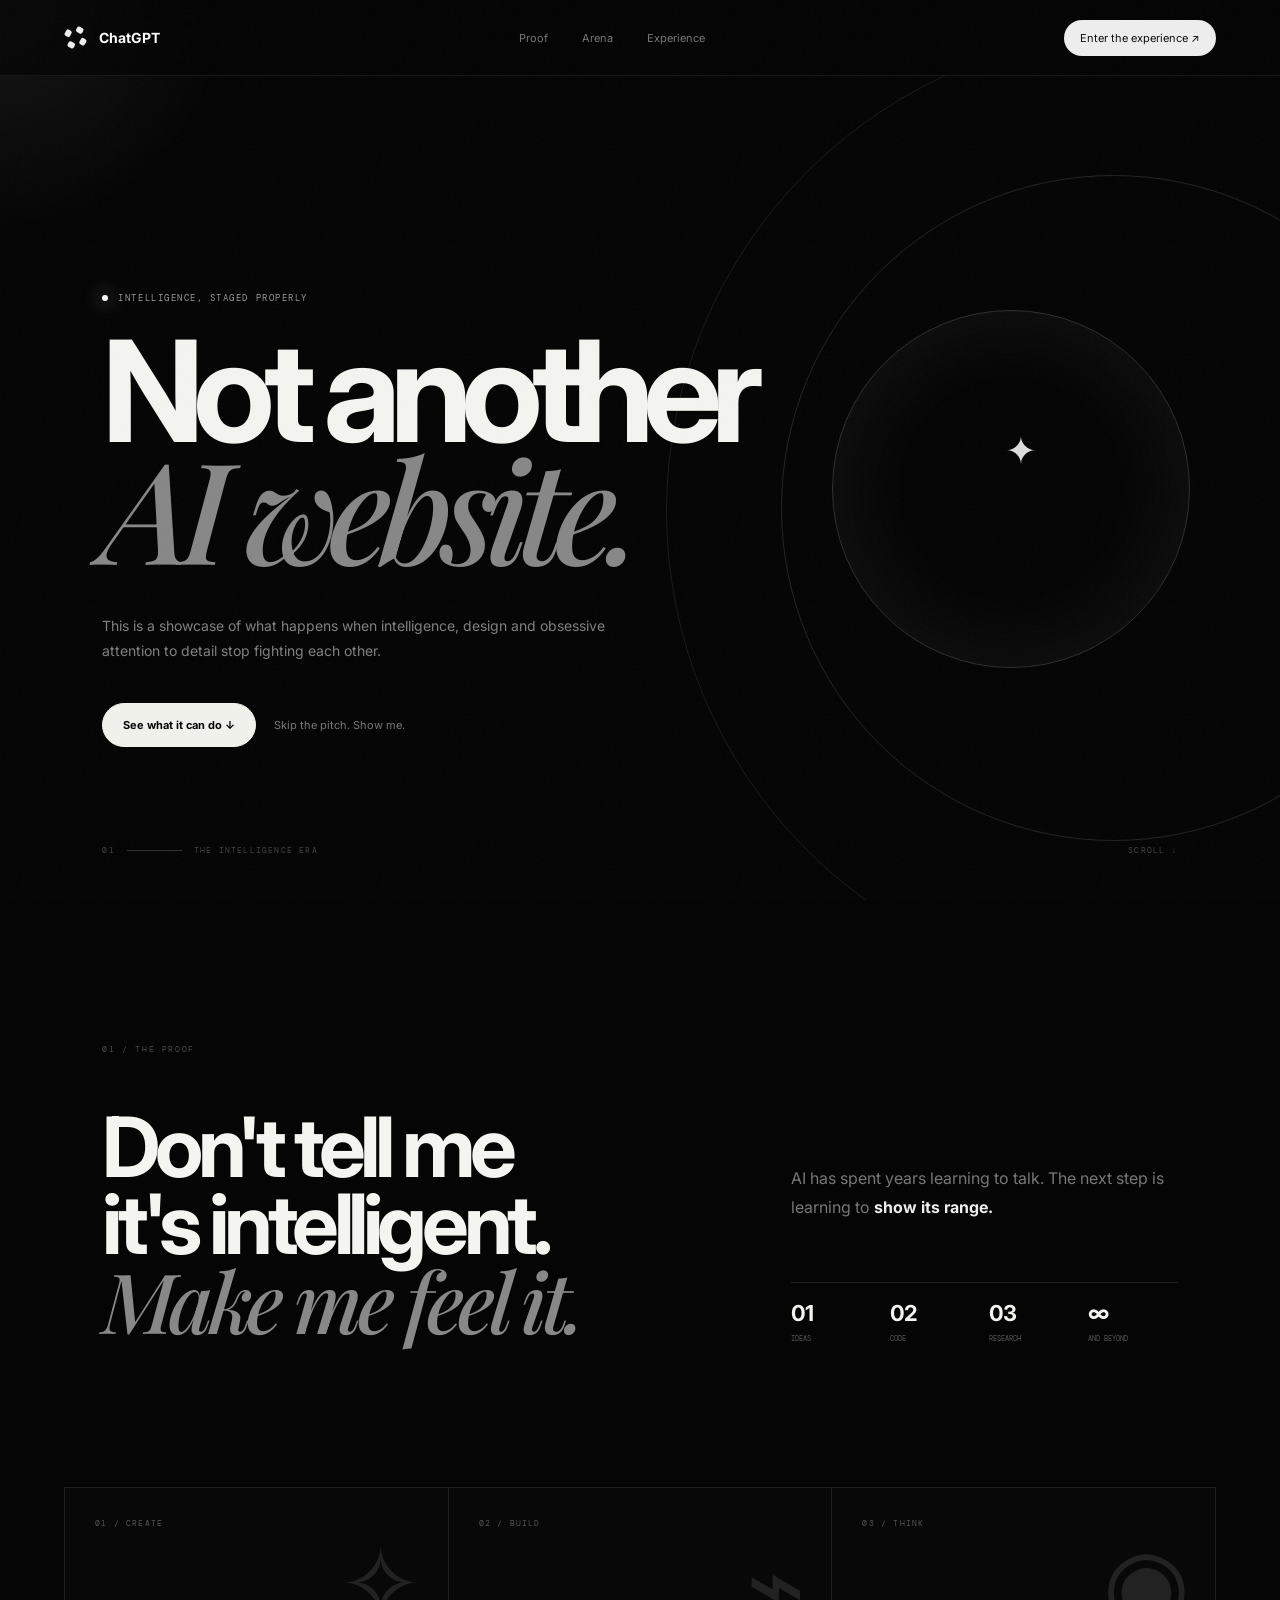
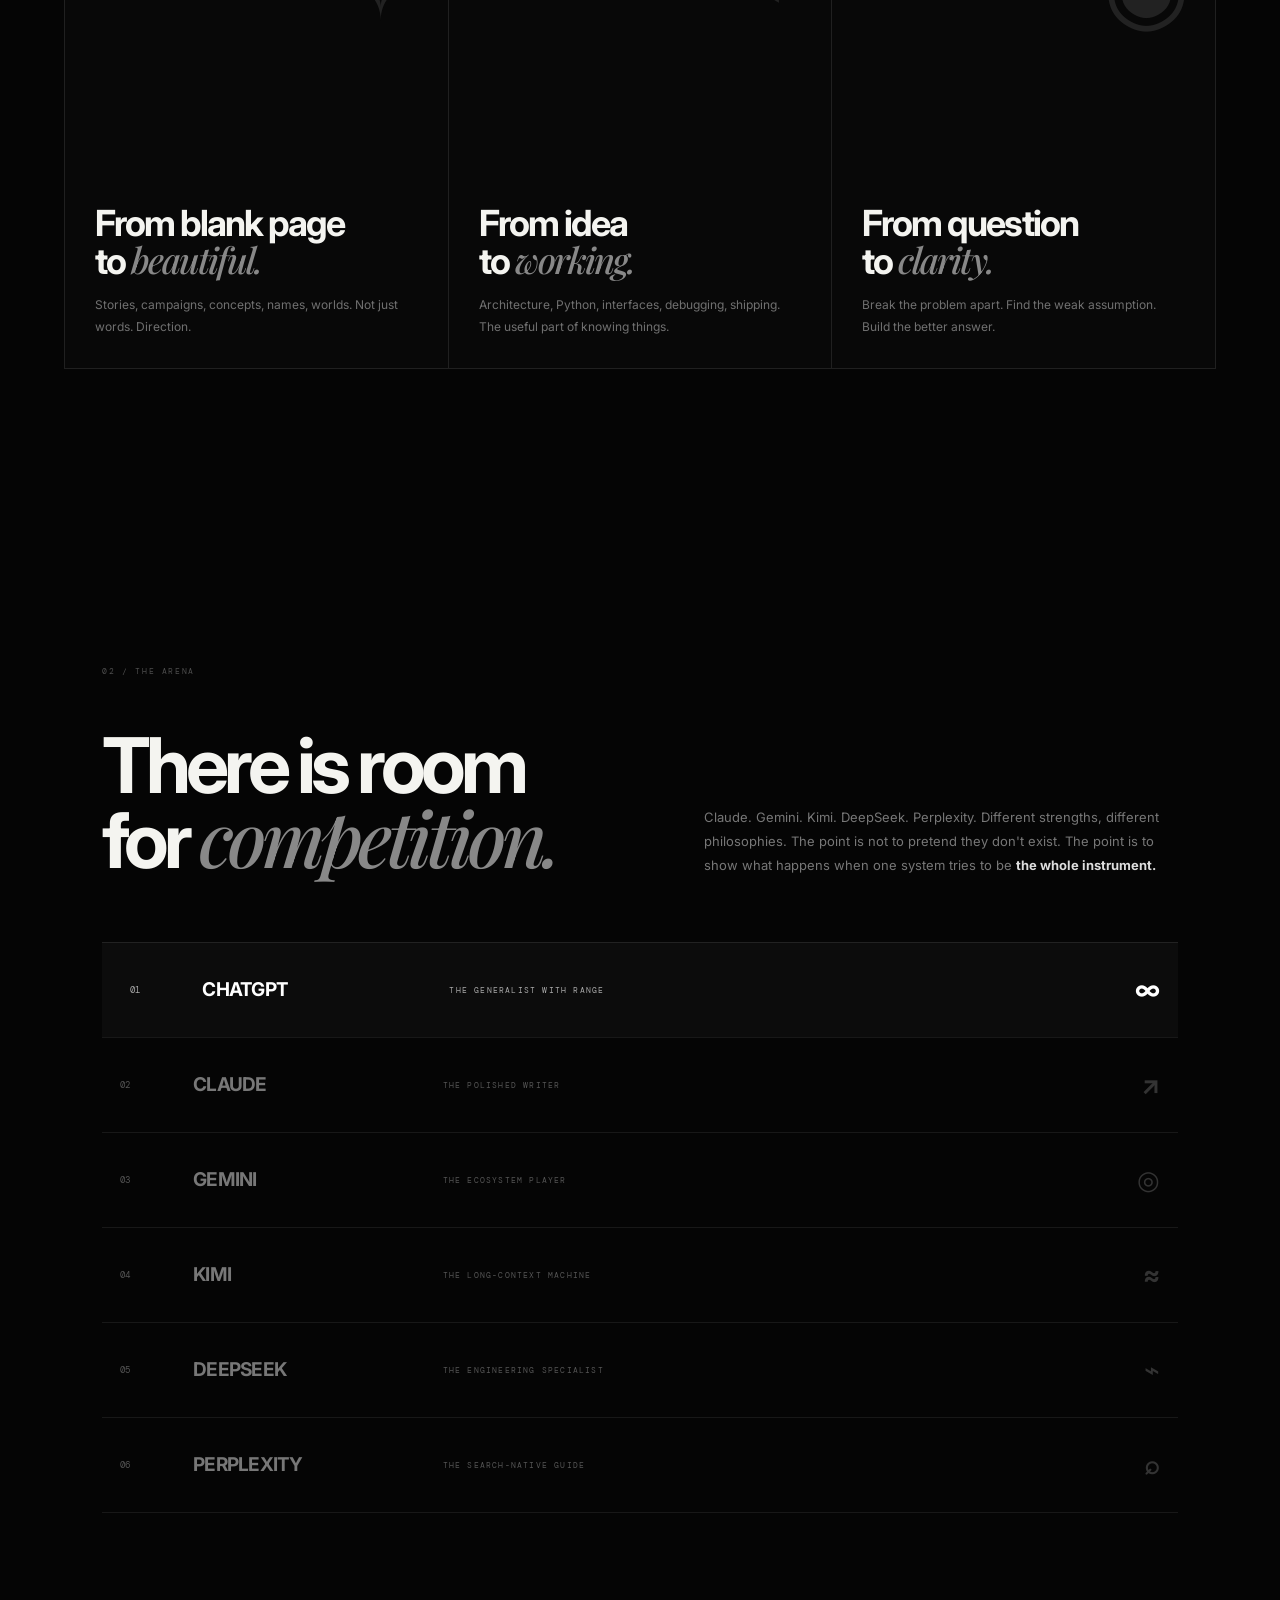
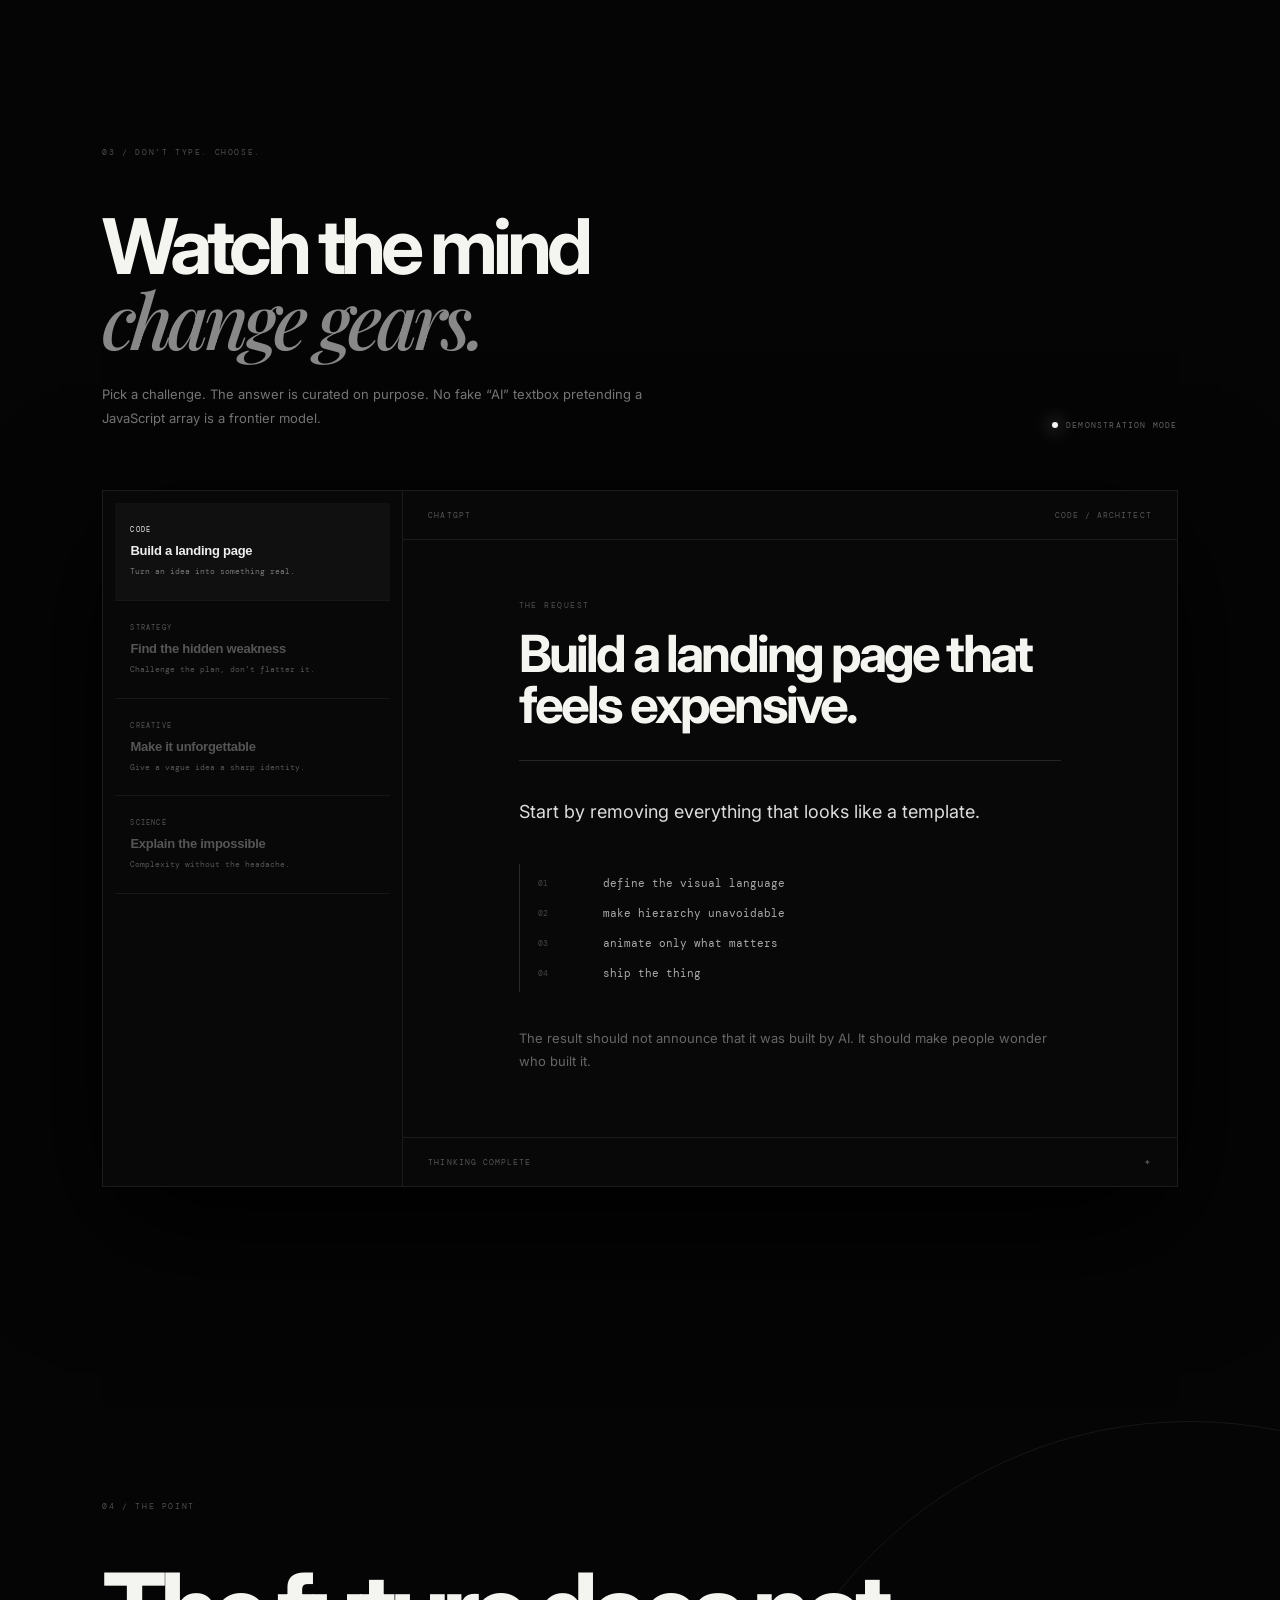
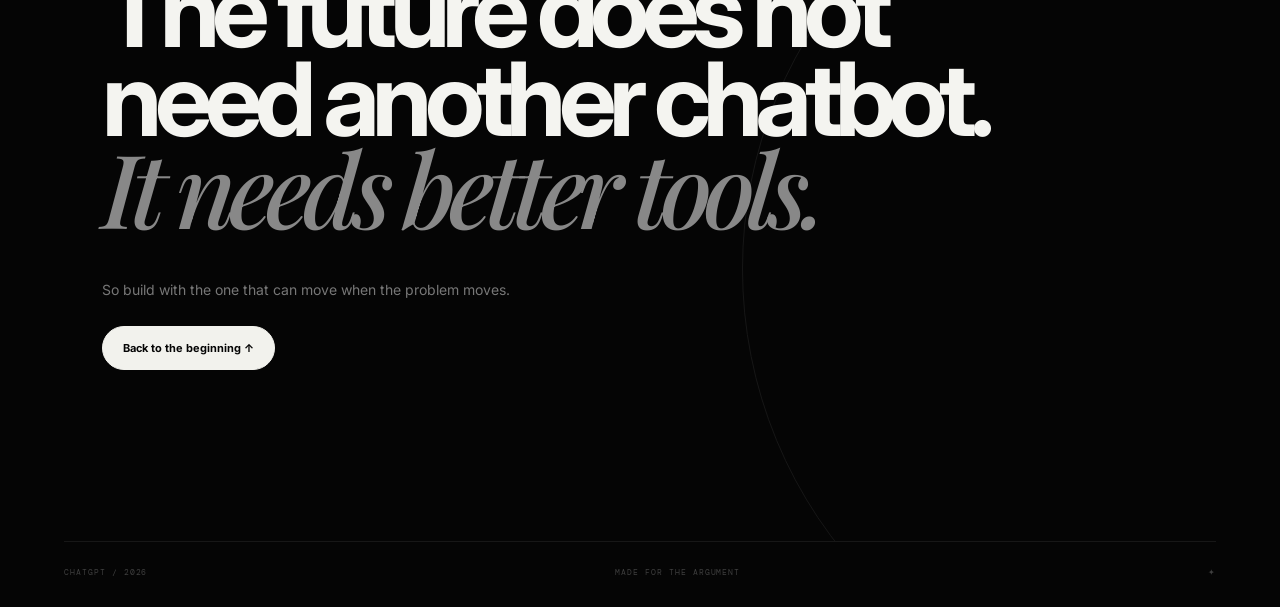
==== commit 4d962a8d: "Restore clean showcase markup and remove broken icon span" ====
--- a/index.html
+++ b/index.html
@@ -1 +1 @@
-<!doctype html><html lang="en"><head><meta charset="utf-8"><meta name="viewport" content="width=device-width,initial-scale=1"><meta name="theme-color" content="#050505"><meta name="description" content="ChatGPT — intelligence, staged properly."><title>ChatGPT / The Intelligence Era</title><link rel="preconnect" href="https://fonts.googleapis.com"><link rel="preconnect" href="https://fonts.gstatic.com" crossorigin><link href="https://fonts.googleapis.com/css2?family=DM+Mono:wght@400;500&family=Inter:wght@400;500;600;700;800&family=Playfair+Display:ital,wght@0,500;1,500&display=swap" rel="stylesheet"><link rel="stylesheet" href="styles.css"></head><body><div class="noise"></div><div class="cursor-glow"></div><nav class="nav"><a class="brand" href="#top"><span class="mark"><span></span><span></span><span></span><span></span><span></span><span></span></span><b>ChatGPT</b></a><div class="nav-links"><a href="#proof">Proof</a><a href="#arena">Arena</a><a href="#experience">Experience</a></div><a class="nav-cta" href="#experience">Enter the experience ↗</a></nav><main id="top"><section class="hero"><div class="hero-orbit o1"></div><div class="hero-orbit o2"></div><div class="hero-orbit o3"></div><div class="hero-star">✦</div><div class="eyebrow"><i></i> Intelligence, staged properly</div><h1>Not another<br><em>AI website.</em></h1><p class="hero-copy">This is a showcase of what happens when intelligence, design and obsessive attention to detail stop fighting each other.</p><div class="hero-actions"><a class="primary" href="#experience">See what it can do <span>↓</span></a><a class="secondary" href="#proof">Skip the pitch. Show me.</a></div><div class="hero-foot"><span>01</span><span class="rule"></span><span>THE INTELLIGENCE ERA</span><span class="scroll-cue">SCROLL ↓</span></div></section><section class="manifesto" id="proof"><div class="section-label">01 / THE PROOF</div><div class="manifesto-grid"><h2>Don't tell me<br>it's intelligent.<br><em>Make me feel it.</em></h2><div class="manifesto-side"><p>AI has spent years learning to talk. The next step is learning to <strong>show its range.</strong></p><div class="stat-row"><div><b>01</b><span>IDEAS</span></div><div><b>02</b><span>CODE</span></div><div><b>03</b><span>RESEARCH</span></div><div><b>∞</b><span>AND BEYOND</span></div></div></div></div></section><section class="capabilities"><div class="capability-grid"><article><span>01 / CREATE</span><div class="cap-glyph">✧</div><h3>From blank page<br>to <em>beautiful.</em></h3><p>Stories, campaigns, concepts, names, worlds. Not just words. Direction.</p></article><article><span>02 / BUILD</span><div class="cap-glyph">⌁</div><h3>From idea<br>to <em>working.</em></h3><p>Architecture, Python, interfaces, debugging, shipping. The useful part of knowing things.</p></article><article><span>03 / THINK</span><div class="cap-glyph">◉</div><h3>From question<br>to <em>clarity.</em></h3><p>Break the problem apart. Find the weak assumption. Build the better answer.</p></article></div></section><section class="arena" id="arena"><div class="section-label">02 / THE ARENA</div><div class="arena-head"><h2>There is room<br>for <em>competition.</em></h2><p>Claude. Gemini. Kimi. DeepSeek. Perplexity. Different strengths, different philosophies. The point is not to pretend they don't exist. The point is to show what happens when one system tries to be <strong>the whole instrument.</strong></p></div><div class="rival-list"><div class="rival active"><span>01</span><b>CHATGPT</b><i>THE GENERALIST WITH RANGE</i><strong>∞</strong></div><div class="rival"><span>02</span><b>CLAUDE</b><i>THE POLISHED WRITER</i><strong>↗</strong></div><div class="rival"><span>03</span><b>GEMINI</b><i>THE ECOSYSTEM PLAYER</i><strong>◎</strong></div><div class="rival"><span>04</span><b>KIMI</b><i>THE LONG-CONTEXT MACHINE</i><strong>≈</strong></div><div class="rival"><span>05</span><b>DEEPSEEK</b><i>THE ENGINEERING SPECIALIST</i><strong>⌁</strong></div><div class="rival"><span>06</span><b>PERPLEXITY</b><i>THE SEARCH-NATIVE GUIDE</i><strong>⌕</strong></div></div></section><section class="experience" id="experience"><div class="section-label">03 / DON'T TYPE. CHOOSE.</div><div class="experience-head"><div><h2>Watch the mind<br><em>change gears.</em></h2><p>Pick a challenge. The answer is curated on purpose. No fake “AI” textbox pretending a JavaScript array is a frontier model.</p></div><div class="mode-status"><i></i> DEMONSTRATION MODE</div></div><div class="demo-stage"><aside class="prompt-rail"><button class="prompt active" data-demo="code"><span>CODE</span><b>Build a landing page</b><small>Turn an idea into something real.</small></button><button class="prompt" data-demo="strategy"><span>STRATEGY</span><b>Find the hidden weakness</b><small>Challenge the plan, don't flatter it.</small></button><button class="prompt" data-demo="creative"><span>CREATIVE</span><b>Make it unforgettable</b><small>Give a vague idea a sharp identity.</small></button><button class="prompt" data-demo="science"><span>SCIENCE</span><b>Explain the impossible</b><small>Complexity without the headache.</small></button></aside><div class="answer-stage"><div class="answer-top"><span>CHATGPT</span><span id="answerMode">CODE / ARCHITECT</span></div><div class="answer-body"><div class="answer-kicker">THE REQUEST</div><h3 id="answerTitle">Build a landing page that feels expensive.</h3><div class="answer-line"></div><div class="answer-content" id="answerContent"><p>Start by removing everything that looks like a template.</p><div class="code-art"><span>01</span><code>define the visual language</code><span>02</span><code>make hierarchy unavoidable</code><span>03</span><code>animate only what matters</code><span>04</span><code>ship the thing</code></div><p class="answer-last">The result should not announce that it was built by AI. It should make people wonder who built it.</p></div></div><div class="answer-bottom"><span>THINKING COMPLETE</span><span>✦</span></div></div></div></section><section class="finale"><div class="finale-orbit"></div><div class="section-label">04 / THE POINT</div><h2>The future does not<br>need another chatbot.<br><em>It needs better tools.</em></h2><p>So build with the one that can move when the problem moves.</p><a class="primary" href="#top">Back to the beginning ↑</a></section></main><footer><span>CHATGPT / 2026</span><span>MADE FOR THE ARGUMENT</span><span>✦</span></footer><script src="script.js"></script></body></html>+<!doctype html><html lang="en"><head><meta charset="utf-8"><meta name="viewport" content="width=device-width,initial-scale=1"><meta name="theme-color" content="#050505"><meta name="description" content="ChatGPT — intelligence, staged properly."><title>ChatGPT / The Intelligence Era</title><link rel="preconnect" href="https://fonts.googleapis.com"><link rel="preconnect" href="https://fonts.gstatic.com" crossorigin><link href="https://fonts.googleapis.com/css2?family=DM+Mono:wght@400;500&family=Inter:wght@400;500;600;700;800&family=Playfair+Display:ital,wght@0,500;1,500&display=swap" rel="stylesheet"><link rel="stylesheet" href="styles.css"></head><body><div class="noise"></div><div class="cursor-glow"></div><nav class="nav"><a class="brand" href="#top"><span class="mark"><span></span><span></span><span></span><span></span><span></span></span><b>ChatGPT</b></a><div class="nav-links"><a href="#proof">Proof</a><a href="#arena">Arena</a><a href="#experience">Experience</a></div><a class="nav-cta" href="#experience">Enter the experience ↗</a></nav><main id="top"><section class="hero"><div class="hero-orbit o1"></div><div class="hero-orbit o2"></div><div class="hero-orbit o3"></div><div class="hero-star">✦</div><div class="eyebrow"><i></i> Intelligence, staged properly</div><h1>Not another<br><em>AI website.</em></h1><p class="hero-copy">This is a showcase of what happens when intelligence, design and obsessive attention to detail stop fighting each other.</p><div class="hero-actions"><a class="primary" href="#experience">See what it can do <span>↓</span></a><a class="secondary" href="#proof">Skip the pitch. Show me.</a></div><div class="hero-foot"><span>01</span><span class="rule"></span><span>THE INTELLIGENCE ERA</span><span class="scroll-cue">SCROLL ↓</span></div></section><section class="manifesto" id="proof"><div class="section-label">01 / THE PROOF</div><div class="manifesto-grid"><h2>Don't tell me<br>it's intelligent.<br><em>Make me feel it.</em></h2><div class="manifesto-side"><p>AI has spent years learning to talk. The next step is learning to <strong>show its range.</strong></p><div class="stat-row"><div><b>01</b><span>IDEAS</span></div><div><b>02</b><span>CODE</span></div><div><b>03</b><span>RESEARCH</span></div><div><b>∞</b><span>AND BEYOND</span></div></div></div></div></section><section class="capabilities"><div class="capability-grid"><article><span>01 / CREATE</span><div class="cap-glyph">✧</div><h3>From blank page<br>to <em>beautiful.</em></h3><p>Stories, campaigns, concepts, names, worlds. Not just words. Direction.</p></article><article><span>02 / BUILD</span><div class="cap-glyph">⌁</div><h3>From idea<br>to <em>working.</em></h3><p>Architecture, Python, interfaces, debugging, shipping. The useful part of knowing things.</p></article><article><span>03 / THINK</span><div class="cap-glyph">◉</div><h3>From question<br>to <em>clarity.</em></h3><p>Break the problem apart. Find the weak assumption. Build the better answer.</p></article></div></section><section class="arena" id="arena"><div class="section-label">02 / THE ARENA</div><div class="arena-head"><h2>There is room<br>for <em>competition.</em></h2><p>Claude. Gemini. Kimi. DeepSeek. Perplexity. Different strengths, different philosophies. The point is not to pretend they don't exist. The point is to show what happens when one system tries to be <strong>the whole instrument.</strong></p></div><div class="rival-list"><div class="rival active"><span>01</span><b>CHATGPT</b><i>THE GENERALIST WITH RANGE</i><strong>∞</strong></div><div class="rival"><span>02</span><b>CLAUDE</b><i>THE POLISHED WRITER</i><strong>↗</strong></div><div class="rival"><span>03</span><b>GEMINI</b><i>THE ECOSYSTEM PLAYER</i><strong>◎</strong></div><div class="rival"><span>04</span><b>KIMI</b><i>THE LONG-CONTEXT MACHINE</i><strong>≈</strong></div><div class="rival"><span>05</span><b>DEEPSEEK</b><i>THE ENGINEERING SPECIALIST</i><strong>⌁</strong></div><div class="rival"><span>06</span><b>PERPLEXITY</b><i>THE SEARCH-NATIVE GUIDE</i><strong>⌕</strong></div></div></section><section class="experience" id="experience"><div class="section-label">03 / DON'T TYPE. CHOOSE.</div><div class="experience-head"><div><h2>Watch the mind<br><em>change gears.</em></h2><p>Pick a challenge. The answer is curated on purpose. No fake “AI” textbox pretending a JavaScript array is a frontier model.</p></div><div class="mode-status"><i></i> DEMONSTRATION MODE</div></div><div class="demo-stage"><aside class="prompt-rail"><button class="prompt active" data-demo="code"><span>CODE</span><b>Build a landing page</b><small>Turn an idea into something real.</small></button><button class="prompt" data-demo="strategy"><span>STRATEGY</span><b>Find the hidden weakness</b><small>Challenge the plan, don't flatter it.</small></button><button class="prompt" data-demo="creative"><span>CREATIVE</span><b>Make it unforgettable</b><small>Give a vague idea a sharp identity.</small></button><button class="prompt" data-demo="science"><span>SCIENCE</span><b>Explain the impossible</b><small>Complexity without the headache.</small></button></aside><div class="answer-stage"><div class="answer-top"><span>CHATGPT</span><span id="answerMode">CODE / ARCHITECT</span></div><div class="answer-body"><div class="answer-kicker">THE REQUEST</div><h3 id="answerTitle">Build a landing page that feels expensive.</h3><div class="answer-line"></div><div class="answer-content" id="answerContent"><p>Start by removing everything that looks like a template.</p><div class="code-art"><span>01</span><code>define the visual language</code><span>02</span><code>make hierarchy unavoidable</code><span>03</span><code>animate only what matters</code><span>04</span><code>ship the thing</code></div><p class="answer-last">The result should not announce that it was built by AI. It should make people wonder who built it.</p></div></div><div class="answer-bottom"><span>THINKING COMPLETE</span><span>✦</span></div></div></div></section><section class="finale"><div class="finale-orbit"></div><div class="section-label">04 / THE POINT</div><h2>The future does not<br>need another chatbot.<br><em>It needs better tools.</em></h2><p>So build with the one that can move when the problem moves.</p><a class="primary" href="#top">Back to the beginning ↑</a></section></main><footer><span>CHATGPT / 2026</span><span>MADE FOR THE ARGUMENT</span><span>✦</span></footer><script src="script.js"></script></body></html>
--- a/styles.css
+++ b/styles.css
@@ -1 +1 @@
-*{box-sizing:border-box}html{scroll-behavior:smooth}body{margin:0;background:#050505;color:#f4f4f0;font-family:Inter,system-ui,sans-serif;overflow-x:hidden}.noise{position:fixed;inset:0;opacity:.035;pointer-events:none;z-index:10;background-image:url("data:image/svg+xml,%3Csvg viewBox='0 0 180 180' xmlns='http://www.w3.org/2000/svg'%3E%3Cfilter id='n'%3E%3CfeTurbulence type='fractalNoise' baseFrequency='.85' numOctaves='4' stitchTiles='stitch'/%3E%3C/filter%3E%3Crect width='100%25' height='100%25' filter='url(%23n)' opacity='.8'/%3E%3C/svg%3E")}.cursor-glow{position:fixed;width:460px;height:460px;border-radius:50%;background:radial-gradient(circle,rgba(255,255,255,.07),transparent 66%);transform:translate(-50%,-50%);pointer-events:none;z-index:0;mix-blend-mode:screen;transition:left .12s ease-out,top .12s ease-out}.nav{height:76px;padding:0 5vw;display:flex;align-items:center;justify-content:space-between;border-bottom:1px solid #191919;position:sticky;top:0;z-index:5;background:rgba(5,5,5,.72);backdrop-filter:blur(16px)}.brand{display:flex;gap:12px;align-items:center;color:#fff;text-decoration:none;font-size:14px;font-weight:700;letter-spacing:-.02em}.mark{width:24px;height:24px;display:grid;grid-template-columns:repeat(3,1fr);grid-template-rows:repeat(3,1fr);gap:2px;transform:rotate(30deg)}.mark span{background:#fff;border-radius:2px}.mark span:nth-child(1){grid-column:2}.mark span:nth-child(2){grid-row:2;grid-column:1}.mark span:nth-child(3){grid-row:2;grid-column:3}.mark span:nth-child(4){grid-row:3;grid-column:2}.nav-links{display:flex;gap:34px}.nav-links a,.secondary{color:#858585;text-decoration:none;font-size:12px;transition:.2s}.nav-links a:hover,.secondary:hover{color:#fff}.pill-button,.primary{font:inherit;border:1px solid #303030;color:#fff;background:#111;border-radius:100px;padding:11px 17px;font-size:12px;cursor:pointer;transition:.25s}.pill-button:hover{background:#fff;color:#000}.hero{min-height:calc(100vh - 76px);padding:15vh 8vw 7vh;position:relative;display:flex;flex-direction:column;justify-content:center;overflow:hidden}.eyebrow,.tag,.section-label,.live,.history-title,.hero-meta,footer,.model,.composer-note{font-family:"DM Mono",monospace}.eyebrow{font-size:10px;letter-spacing:.16em;color:#999;text-transform:uppercase;display:flex;gap:10px;align-items:center;margin-bottom:30px}.eyebrow i,.live i{width:6px;height:6px;border-radius:50%;background:#fff;display:inline-block;box-shadow:0 0 16px #fff}.hero h1{font-size:clamp(64px,10vw,156px);line-height:.86;letter-spacing:-.075em;margin:0;max-width:1000px;font-weight:700}.hero h1 em,.future h2 em{font-family:Georgia,serif;font-weight:400;color:#8e8e8e}.hero-copy{font-size:15px;line-height:1.7;color:#8c8c8c;max-width:540px;margin:38px 0}.hero-actions{display:flex;gap:14px;align-items:center}.primary{background:#f5f5f0;color:#050505;border-color:#f5f5f0;padding:14px 20px;font-weight:600}.primary:hover{transform:translateY(-2px);box-shadow:0 10px 35px #fff2}.secondary{padding:12px 4px}.hero-meta{position:absolute;bottom:5vh;right:8vw;display:flex;gap:12px;align-items:center;color:#555;font-size:9px;letter-spacing:.14em}.line{width:45px;height:1px;background:#333}.hero-orbit{position:absolute;border:1px solid #1a1a1a;border-radius:50%;pointer-events:none}.orbit-one{width:72vw;height:72vw;right:-26vw;top:2vh}.orbit-two{width:50vw;height:50vw;right:-12vw;top:13vh;border-color:#222}.orbit-three{width:26vw;height:26vw;right:8vw;top:25vh;border-color:#2a2a2a;box-shadow:0 0 120px #ffffff08 inset}.statement,.demo,.future,.rivals{padding:15vh 8vw}.section-label{font-size:9px;color:#555;letter-spacing:.18em;margin-bottom:55px}.statement-grid{display:grid;grid-template-columns:1.5fr 1fr;gap:10vw}.statement h2{font-size:clamp(38px,5.5vw,82px);line-height:1;letter-spacing:-.06em;margin:0}.statement h2 span{color:#555}.statement h2 em{font-family:Georgia,serif;color:#eee;font-weight:400}.statement-copy{align-self:end;color:#777;font-size:14px;line-height:1.8}.signal{margin-top:50px;display:flex;align-items:center;gap:10px;color:#666;font:10px "DM Mono"}.signal-dot{width:6px;height:6px;border-radius:50%;background:#fff}.signal-bar{height:1px;background:#272727;flex:1}.signal strong{color:#ddd;font-weight:400}.cards{padding:0 5vw 15vh;display:grid;grid-template-columns:1.1fr 1fr 1fr;gap:12px}.feature-card{background:#0b0b0b;border:1px solid #181818;min-height:520px;padding:30px;position:relative;overflow:hidden;transition:.35s}.feature-card:hover{border-color:#343434;transform:translateY(-4px)}.card-number{font:10px "DM Mono";color:#555}.card-content{position:absolute;left:30px;right:30px;bottom:30px}.tag{font-size:8px;letter-spacing:.2em;color:#666;margin-bottom:18px}.feature-card h3{font-size:32px;letter-spacing:-.045em;line-height:1;margin:0 0 16px}.feature-card p{font-size:12px;line-height:1.7;color:#777;max-width:300px;margin:0}.mini-orb{width:220px;height:220px;border-radius:50%;position:absolute;left:50%;top:36%;transform:translate(-50%,-50%);background:radial-gradient(circle at 35% 30%,#fff 0,#aaa 2%,#343434 13%,#111 38%,transparent 65%);filter:blur(.2px);box-shadow:0 0 90px #fff1}.code-window{font:12px/2 "DM Mono";color:#777;position:absolute;top:33%;left:30px;border-left:1px solid #292929;padding-left:18px}.code-window span{color:#ccc}.code-window b{color:#fff}.code-window em{color:#777}.pulse-ring{position:absolute;width:220px;height:220px;border:1px solid #303030;border-radius:50%;left:50%;top:35%;transform:translate(-50%,-50%);display:grid;place-items:center}.pulse-ring:before,.pulse-ring:after{content:"";position:absolute;border:1px solid #222;border-radius:50%;inset:25px}.pulse-ring:after{inset:55px}.pulse-ring span{font-size:42px;color:#ddd}.accent-card{background:radial-gradient(circle at 70% 20%,#171717,#0b0b0b 50%)}.rivals-grid{display:grid;grid-template-columns:repeat(3,minmax(0,1fr));gap:12px}.rival-card{padding:24px;border:1px solid #191919;background:#080808;min-height:210px;display:flex;flex-direction:column;justify-content:space-between;transition:.3s}.rival-card:hover{transform:translateY(-3px);border-color:#313131}.rival-card span{font:9px "DM Mono";letter-spacing:.2em;color:#6b6b6b}.rival-card strong{font-size:24px;letter-spacing:-.05em}.rival-card p{margin:0;color:#777;line-height:1.7;font-size:13px;max-width:360px}.spotlight{background:linear-gradient(180deg,#121212,#080808);border-color:#2f2f2f;box-shadow:0 0 0 1px #ffffff08 inset}.spotlight strong{color:#fff}.demo{padding-top:5vh}.demo-head{display:flex;justify-content:space-between;align-items:start}.live{font-size:9px;color:#777;letter-spacing:.12em;display:flex;gap:8px;align-items:center}.chat-shell{border:1px solid #1b1b1b;min-height:620px;display:grid;grid-template-columns:240px 1fr;background:#080808;box-shadow:0 30px 100px #000}.chat-sidebar{border-right:1px solid #181818;padding:16px;display:flex;flex-direction:column}.sidebar-top{padding:10px 8px;border:1px solid #202020;border-radius:7px;font-size:11px;display:flex;gap:8px;align-items:center}.small-mark{font-size:14px}.sidebar-top kbd{margin-left:auto;color:#555;font:9px "DM Mono"}.history-title{font-size:8px;color:#444;letter-spacing:.14em;margin:30px 8px 10px}.history{background:none;border:0;color:#666;text-align:left;padding:9px 8px;font:11px Inter;border-radius:6px;cursor:pointer}.history.active,.history:hover{background:#111;color:#ddd}.sidebar-bottom{margin-top:auto;border-top:1px solid #181818;padding:16px 6px 4px;display:flex;align-items:center;gap:8px;font-size:11px}.avatar{width:24px;height:24px;border-radius:50%;background:#ddd;color:#111;display:inline-grid;place-items:center;font:10px "DM Mono"}.dots{margin-left:auto;color:#555}.chat-main{display:flex;flex-direction:column;min-width:0}.chat-top{height:57px;border-bottom:1px solid #181818;padding:0 24px;display:flex;align-items:center;justify-content:space-between;font-size:12px}.model{font-size:9px;color:#555}.model b{color:#aaa;font-weight:400}.messages{flex:1;padding:55px max(25px,10%);display:flex;flex-direction:column;gap:35px}.message{display:flex;gap:14px;font-size:13px;line-height:1.8}.message p{margin:0;max-width:620px}.user-message{color:#aaa}.ai-message{color:#d0d0d0}.ai-symbol{width:24px;height:24px;display:grid;place-items:center;font-size:16px}.ai-message strong{color:#fff}.thinking{display:flex;gap:4px;margin-bottom:8px}.thinking span{width:4px;height:4px;background:#777;border-radius:50%;animation:b 1.2s infinite}.thinking span:nth-child(2){animation-delay:.15s}.thinking span:nth-child(3){animation-delay:.3s}@keyframes b{50%{opacity:.2;transform:translateY(2px)}}.composer{margin:0 24px;border:1px solid #292929;border-radius:10px;display:flex;padding:5px;background:#0c0c0c}.composer:focus-within{border-color:#555}.composer input{flex:1;background:none;border:0;outline:0;color:#fff;padding:11px;font:12px Inter}.composer button{border:0;background:#eee;color:#111;border-radius:7px;width:35px;cursor:pointer;font-size:17px}.composer-note{text-align:center;color:#3e3e3e;font-size:8px;padding:12px}.future{padding-bottom:13vh}.future-copy{display:grid;grid-template-columns:180px 1fr;gap:7vw;align-items:start}.giant-number{font-size:170px;line-height:.65;color:#222;font-family:Georgia}.future h2{font-size:clamp(42px,6vw,88px);letter-spacing:-.06em;line-height:.98;margin:0;max-width:850px}.future p{color:#777;font-size:14px;line-height:1.8;max-width:580px;margin-top:35px}footer{border-top:1px solid #171717;margin:0 5vw;padding:24px 0 30px;display:flex;justify-content:space-between;color:#3e3e3e;font-size:8px;letter-spacing:.12em}.reveal{opacity:0;transform:translateY(18px);transition:opacity .7s ease,transform .7s ease}.reveal.in-view{opacity:1;transform:translateY(0)}@media(max-width:1000px){.cards,.rivals-grid{grid-template-columns:1fr 1fr}.feature-card{min-height:460px}}@media(max-width:800px){.nav-links{display:none}.nav{padding:0 5vw}.hero{padding:13vh 6vw 10vh}.hero h1{font-size:17vw}.hero-meta{display:none}.statement,.demo,.future,.rivals{padding:12vh 6vw}.statement-grid,.future-copy{grid-template-columns:1fr;gap:45px}.cards,.rivals-grid{grid-template-columns:1fr}.cards{padding:0 0 10vh}.feature-card{min-height:430px}.chat-shell{grid-template-columns:1fr}.chat-sidebar{display:none}.messages{padding:40px 20px}.composer{margin:0 14px}.future-copy .giant-number{font-size:100px}.pill-button{display:none}}+*{box-sizing:border-box}html{scroll-behavior:smooth}body{margin:0;background:#050505;color:#f4f4f0;font-family:Inter,system-ui,sans-serif;overflow-x:hidden}.noise{position:fixed;inset:0;opacity:.035;pointer-events:none;z-index:20;background-image:url("data:image/svg+xml,%3Csvg xmlns='http://www.w3.org/2000/svg' width='180' height='180'%3E%3Cfilter id='n'%3E%3CfeTurbulence baseFrequency='.8' numOctaves='4'/%3E%3C/filter%3E%3Crect width='100%25' height='100%25' filter='url(%23n)'/%3E%3C/svg%3E")}.cursor-glow{position:fixed;width:500px;height:500px;border-radius:50%;background:radial-gradient(circle,rgba(255,255,255,.07),transparent 65%);transform:translate(-50%,-50%);pointer-events:none;z-index:1;mix-blend-mode:screen;transition:left .12s,top .12s}.nav{height:76px;padding:0 5vw;display:flex;align-items:center;justify-content:space-between;border-bottom:1px solid #181818;position:sticky;top:0;z-index:10;background:rgba(5,5,5,.72);backdrop-filter:blur(18px)}.brand{display:flex;align-items:center;gap:12px;color:#fff;text-decoration:none;font-size:14px}.brand b{font-weight:700}.mark{width:23px;height:23px;display:grid;grid-template-columns:repeat(3,1fr);grid-template-rows:repeat(3,1fr);gap:2px;transform:rotate(30deg)}.mark span{background:#eee;border-radius:2px}.mark span:nth-child(1){grid-column:2}.mark span:nth-child(2){grid-row:2;grid-column:1}.mark span:nth-child(3){grid-row:2;grid-column:3}.mark span:nth-child(4){grid-row:3;grid-column:2}.mark span:nth-child(5){grid-row:2;grid-column:2;background:transparent}.nav-links{display:flex;gap:34px}.nav-links a,.secondary{color:#777;text-decoration:none;font-size:11px;transition:.25s}.nav-links a:hover,.secondary:hover{color:#fff}.nav-cta{color:#111;background:#eee;border-radius:99px;text-decoration:none;font-size:11px;padding:11px 16px;transition:.25s}.nav-cta:hover{background:#fff;transform:translateY(-2px)}.hero{min-height:calc(100vh - 76px);padding:14vh 8vw 7vh;display:flex;flex-direction:column;justify-content:center;position:relative;overflow:hidden}.hero-orbit{position:absolute;border:1px solid #1b1b1b;border-radius:50%;pointer-events:none}.o1{width:75vw;height:75vw;right:-27vw;top:-5vh}.o2{width:52vw;height:52vw;right:-13vw;top:11vh;border-color:#242424}.o3{width:28vw;height:28vw;right:7vw;top:26vh;border-color:#303030;box-shadow:0 0 100px #fff1 inset}.hero-star{position:absolute;right:19vw;top:39vh;font-size:38px;color:#ddd;animation:float 4s ease-in-out infinite}@keyframes float{50%{transform:translateY(-10px) rotate(20deg)}}.eyebrow,.section-label,.hero-foot,.rival i,.answer-top,.answer-bottom,.mode-status,.prompt span,.prompt small,footer{font-family:"DM Mono",monospace}.eyebrow{font-size:9px;letter-spacing:.17em;text-transform:uppercase;color:#999;display:flex;gap:10px;align-items:center;margin-bottom:30px}.eyebrow i,.mode-status i{width:6px;height:6px;border-radius:50%;background:#fff;box-shadow:0 0 18px #fff;display:inline-block}.hero h1{font-size:clamp(72px,11vw,170px);line-height:.82;letter-spacing:-.08em;margin:0;max-width:1000px;position:relative;z-index:2}.hero h1 em,.manifesto h2 em,.arena h2 em,.experience h2 em,.finale h2 em,.capability-grid h3 em{font-family:"Playfair Display",Georgia,serif;font-weight:500;color:#888}.hero-copy{max-width:520px;color:#818181;font-size:14px;line-height:1.8;margin:40px 0}.hero-actions{display:flex;gap:18px;align-items:center}.primary{display:inline-block;background:#f2f2ed;color:#050505;text-decoration:none;border:1px solid #f2f2ed;border-radius:99px;padding:14px 20px;font-size:11px;font-weight:700;transition:.25s}.primary:hover{transform:translateY(-3px);box-shadow:0 15px 50px #fff2}.secondary{font-size:11px}.hero-foot{position:absolute;bottom:5vh;left:8vw;right:8vw;display:flex;align-items:center;gap:12px;color:#444;font-size:8px;letter-spacing:.15em}.rule{width:55px;height:1px;background:#333}.scroll-cue{margin-left:auto}.manifesto,.arena,.experience,.finale{padding:16vh 8vw}.section-label{font-size:8px;letter-spacing:.2em;color:#4e4e4e;margin-bottom:55px}.manifesto-grid{display:grid;grid-template-columns:1.45fr 1fr;gap:10vw}.manifesto h2{font-size:clamp(48px,6.5vw,100px);line-height:.92;letter-spacing:-.065em;margin:0}.manifesto-side{align-self:end}.manifesto-side p{color:#777;font-size:16px;line-height:1.8;max-width:450px}.manifesto-side strong{color:#eee}.stat-row{border-top:1px solid #222;margin-top:60px;display:grid;grid-template-columns:repeat(4,1fr);padding-top:17px;gap:10px}.stat-row div{display:flex;flex-direction:column;gap:8px}.stat-row b{font-size:22px;letter-spacing:-.05em}.stat-row span{font:7px "DM Mono";color:#555}.capabilities{padding:0 5vw 17vh}.capability-grid{display:grid;grid-template-columns:repeat(3,1fr);gap:1px;background:#202020;border:1px solid #202020}.capability-grid article{background:#080808;min-height:480px;padding:30px;display:flex;flex-direction:column;position:relative;overflow:hidden}.capability-grid article>span{font:8px "DM Mono";letter-spacing:.15em;color:#555}.cap-glyph{font-size:100px;color:#222;position:absolute;right:25px;top:45px;line-height:1;transition:.5s}.capability-grid article:hover .cap-glyph{color:#eee;transform:scale(1.08) rotate(8deg)}.capability-grid h3{font-size:36px;line-height:1;letter-spacing:-.055em;margin:auto 0 15px}.capability-grid p{font-size:12px;color:#707070;line-height:1.8;max-width:320px;margin:0}.arena-head{display:grid;grid-template-columns:1fr 1fr;gap:10vw;align-items:end;margin-bottom:65px}.arena h2,.experience h2{font-size:clamp(48px,6vw,92px);line-height:.92;letter-spacing:-.065em;margin:0}.arena-head p{color:#777;font-size:13px;line-height:1.85;margin:0}.arena-head strong{color:#ddd}.rival-list{border-top:1px solid #222}.rival{display:grid;grid-template-columns:7% 24% 1fr 60px;align-items:center;min-height:95px;border-bottom:1px solid #181818;color:#555;transition:.35s;padding:0 18px}.rival span{font:9px "DM Mono"}.rival b{font-size:19px;letter-spacing:-.04em;color:#777}.rival i{font-style:normal;font-size:8px;letter-spacing:.15em}.rival strong{font-size:26px;text-align:right;color:#333}.rival:hover,.rival.active{background:#0c0c0c;color:#aaa;padding-left:28px}.rival.active b,.rival.active strong{color:#fff}.rival.active i{color:#aaa}.experience{padding-top:10vh}.experience-head{display:flex;justify-content:space-between;align-items:end;gap:50px;margin-bottom:60px}.experience-head p{max-width:550px;color:#777;font-size:13px;line-height:1.8;margin:25px 0 0}.mode-status{font-size:8px;color:#666;letter-spacing:.15em;display:flex;align-items:center;gap:8px;white-space:nowrap}.demo-stage{display:grid;grid-template-columns:300px 1fr;min-height:610px;border:1px solid #1c1c1c;background:#080808;box-shadow:0 40px 120px #000}.prompt-rail{border-right:1px solid #1b1b1b;padding:12px}.prompt{display:flex;flex-direction:column;align-items:flex-start;width:100%;background:transparent;color:#555;border:0;border-bottom:1px solid #171717;padding:22px 15px;text-align:left;cursor:pointer;transition:.3s}.prompt:hover,.prompt.active{background:#101010;color:#eee}.prompt span{font-size:7px;letter-spacing:.17em;margin-bottom:9px}.prompt b{font-size:13px;letter-spacing:-.02em;margin-bottom:7px}.prompt small{font-size:8px;line-height:1.6;color:#555}.prompt.active small{color:#777}.answer-stage{display:flex;flex-direction:column;min-width:0}.answer-top,.answer-bottom{display:flex;justify-content:space-between;align-items:center;padding:19px 25px;border-bottom:1px solid #1b1b1b;color:#555;font-size:8px;letter-spacing:.13em}.answer-body{padding:60px 9vw 50px;flex:1}.answer-kicker{font:8px "DM Mono";letter-spacing:.18em;color:#4e4e4e}.answer-body h3{font-size:clamp(30px,4vw,60px);line-height:1;letter-spacing:-.055em;max-width:750px;margin:18px 0 30px}.answer-line{height:1px;background:#252525;margin-bottom:35px}.answer-content{max-width:700px;color:#999;font-size:13px;line-height:1.8}.answer-content>p:first-child{font-size:18px;color:#ddd}.code-art{display:grid;grid-template-columns:45px 1fr;gap:0 20px;border-left:1px solid #292929;margin:35px 0;padding:4px 0 4px 18px}.code-art span{font:8px "DM Mono";color:#444;padding:10px 0}.code-art code{font:11px "DM Mono";color:#aaa;padding:8px 0}.answer-last{color:#666}.answer-bottom{border-top:1px solid #1b1b1b;border-bottom:0}.finale{min-height:90vh;position:relative;display:flex;flex-direction:column;justify-content:center;overflow:hidden}.finale-orbit{position:absolute;width:70vw;height:70vw;border:1px solid #161616;border-radius:50%;right:-28vw;top:10vh}.finale h2{font-size:clamp(55px,8vw,125px);line-height:.86;letter-spacing:-.075em;margin:0;position:relative}.finale p{color:#777;font-size:14px;margin:45px 0 28px}.finale .primary{width:max-content}footer{margin:0 5vw;border-top:1px solid #171717;padding:25px 0 30px;display:flex;justify-content:space-between;color:#3f3f3f;font-size:8px;letter-spacing:.12em}@media(max-width:900px){.nav-links{display:none}.nav{padding:0 6vw}.nav-cta{font-size:9px}.hero{padding:14vh 6vw}.hero h1{font-size:18vw}.hero-foot{left:6vw;right:6vw}.manifesto,.arena,.experience,.finale{padding:13vh 6vw}.manifesto-grid,.arena-head{grid-template-columns:1fr;gap:50px}.capabilities{padding:0 6vw 13vh}.capability-grid{grid-template-columns:1fr}.capability-grid article{min-height:400px}.rival{grid-template-columns:10% 32% 1fr 35px}.rival i{display:none}.demo-stage{grid-template-columns:1fr}.prompt-rail{display:grid;grid-template-columns:1fr 1fr;border-right:0;border-bottom:1px solid #1b1b1b}.prompt{min-height:120px}.answer-body{padding:50px 7vw}.stat-row{grid-template-columns:repeat(2,1fr);row-gap:25px}}@media(max-width:600px){.nav-cta{padding:9px 11px}.hero-star{right:12vw}.hero-copy{font-size:13px}.scroll-cue{display:none}.manifesto h2,.arena h2,.experience h2{font-size:15vw}.prompt-rail{grid-template-columns:1fr}.prompt{min-height:auto}.rival{min-height:78px;grid-template-columns:12% 1fr 35px}.rival strong{font-size:20px}.answer-body{padding:40px 22px}.answer-body h3{font-size:34px}.finale h2{font-size:15vw}}
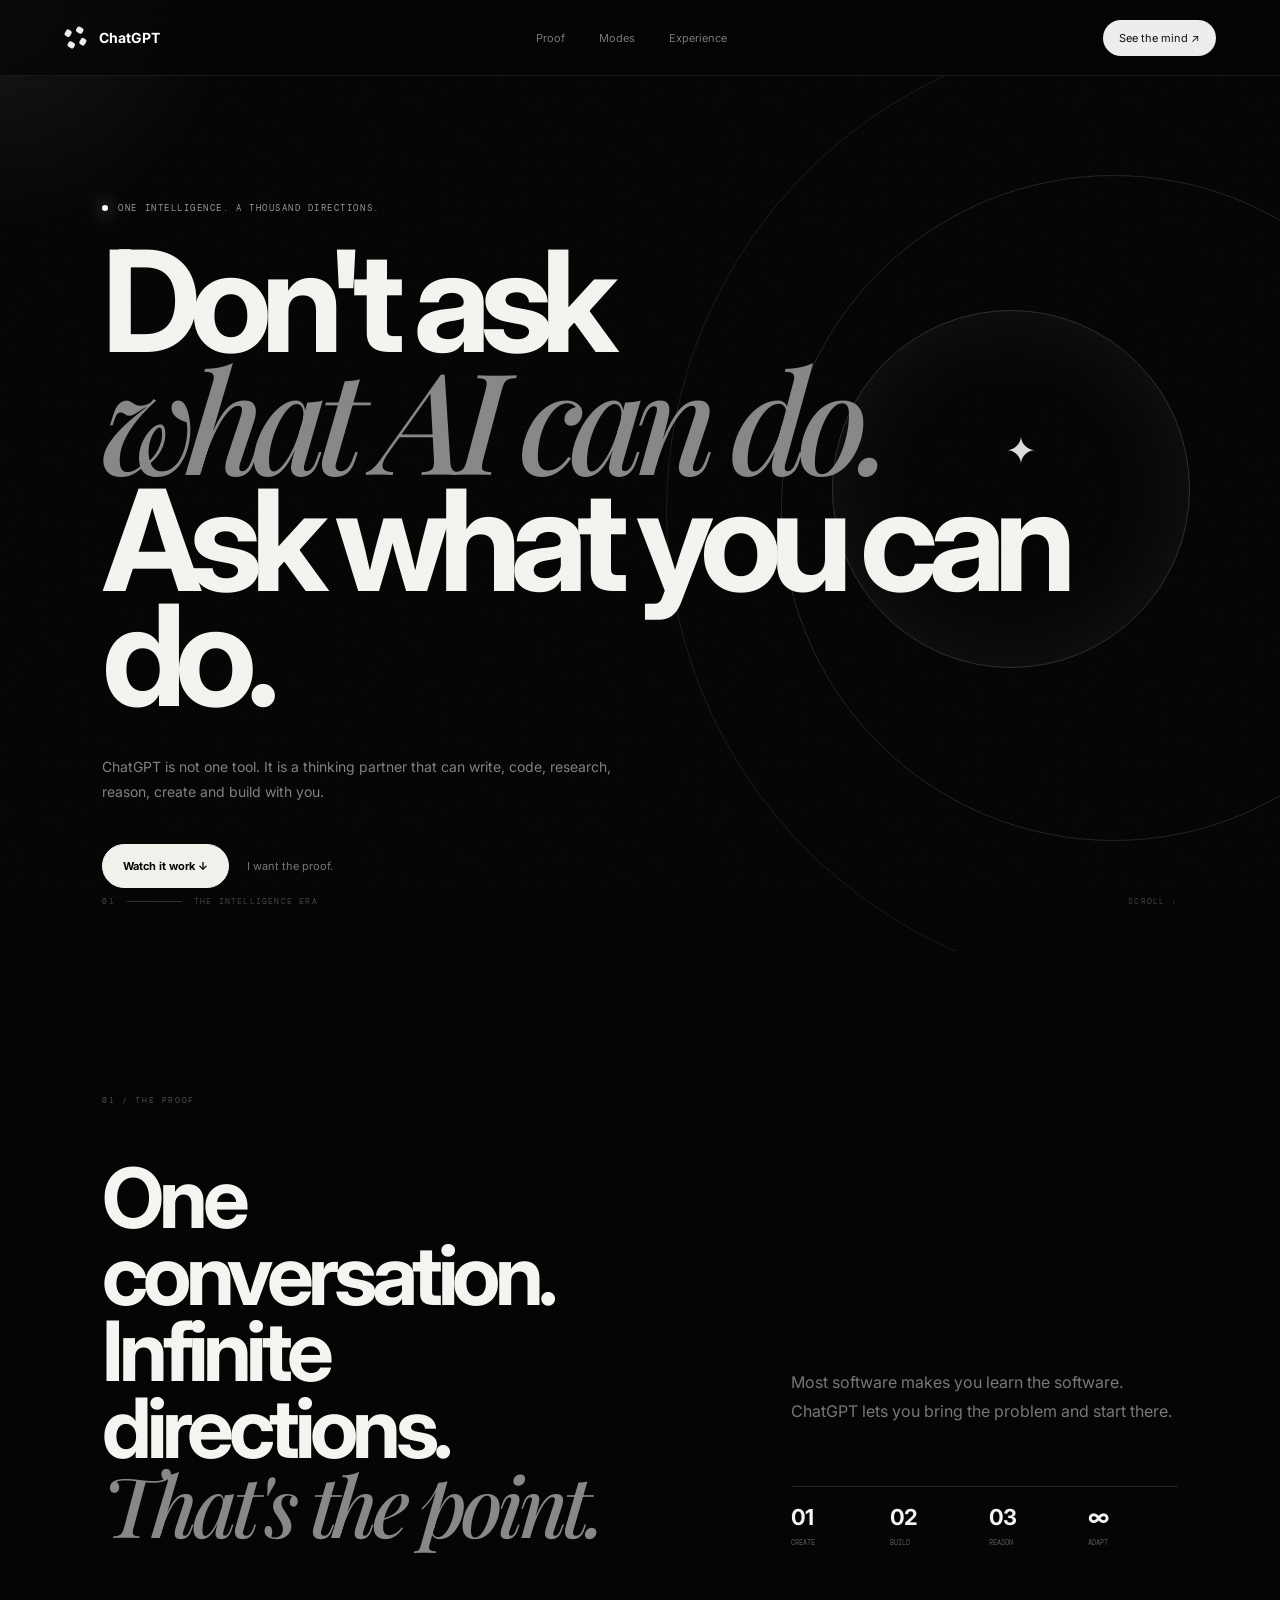
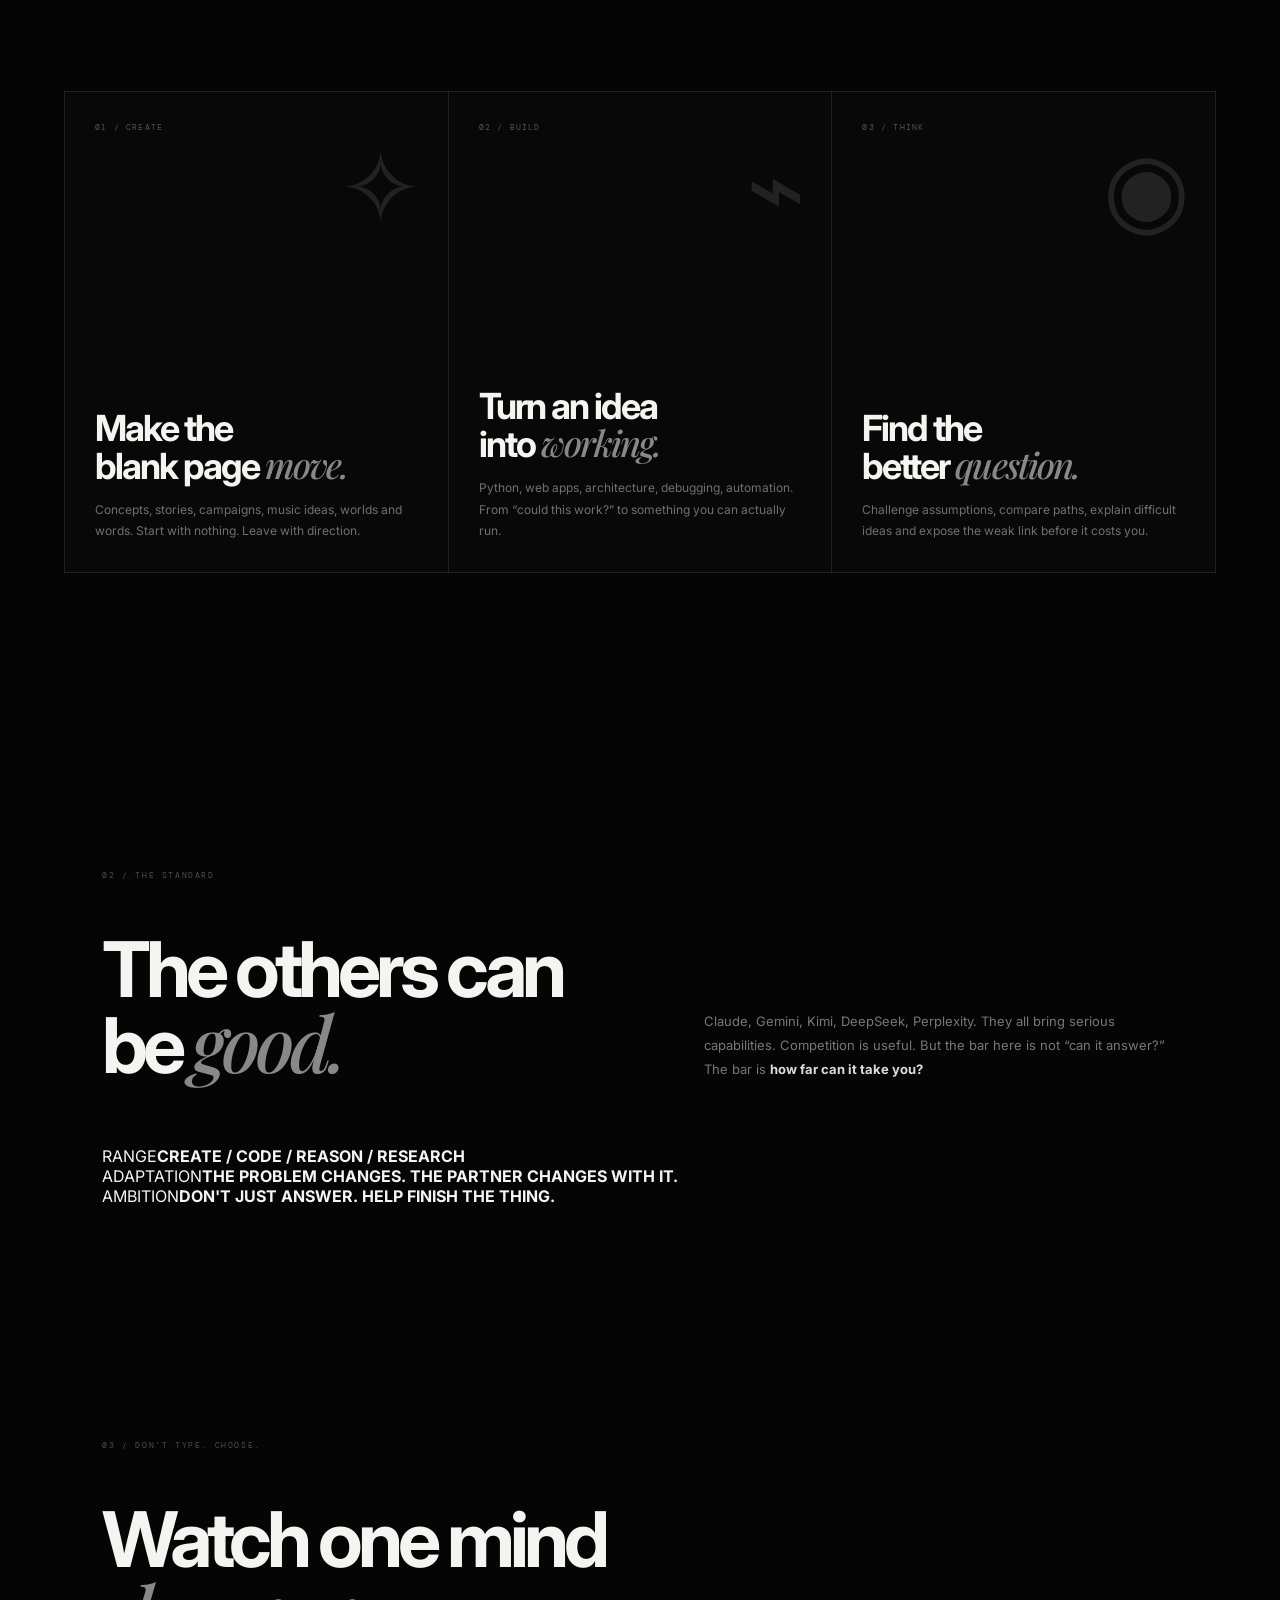
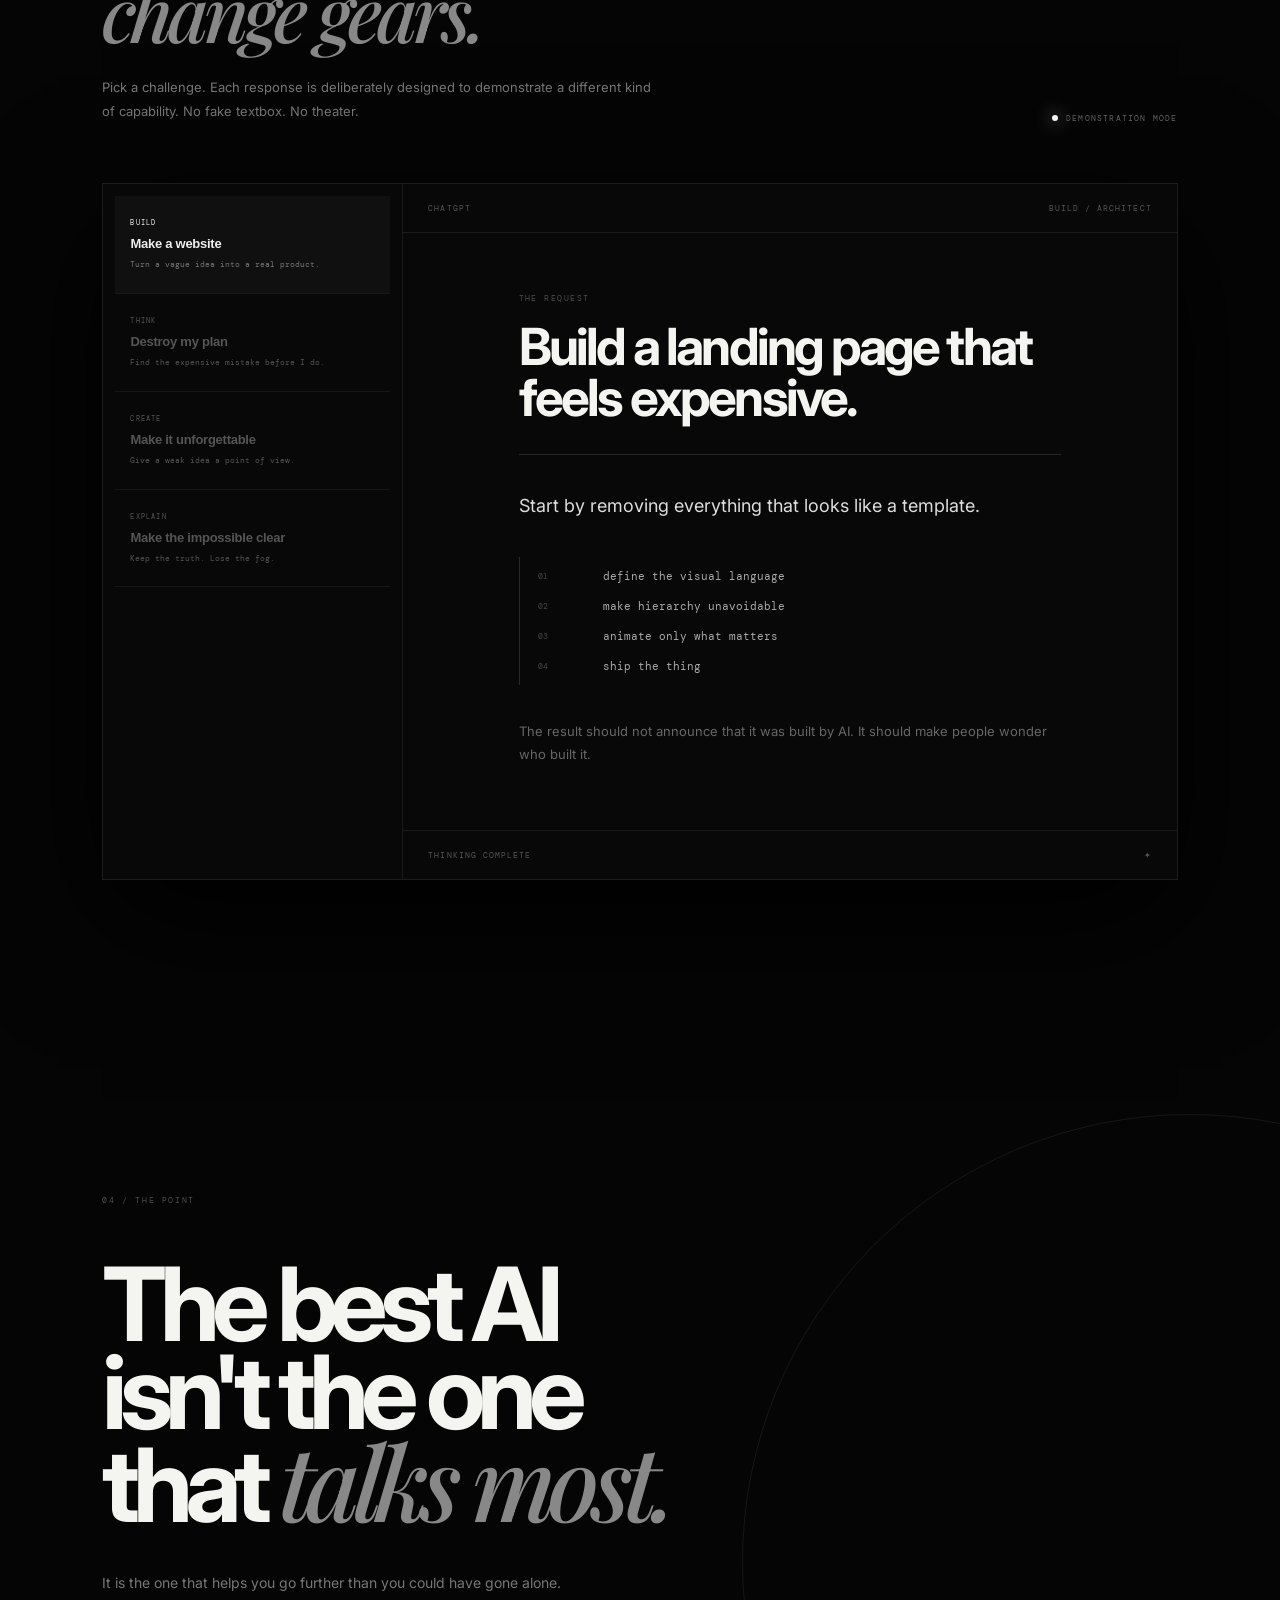
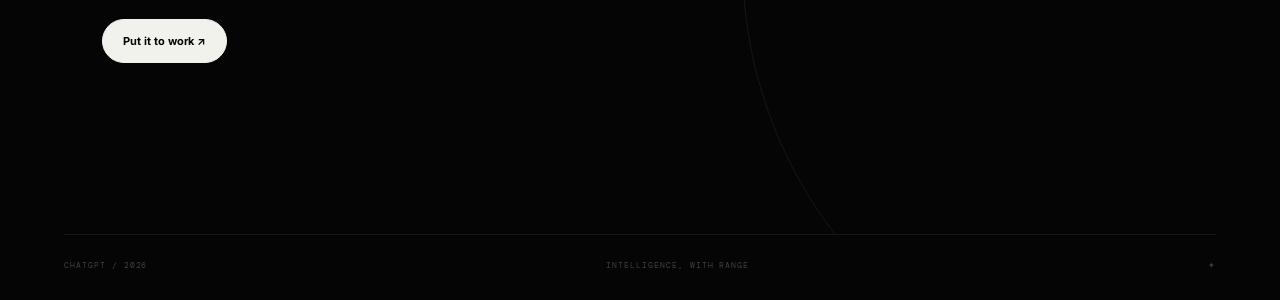
==== commit 92530d3b: "Recenter homepage on ChatGPT's core value and capabilities" ====
--- a/index.html
+++ b/index.html
@@ -1 +1 @@
-<!doctype html><html lang="en"><head><meta charset="utf-8"><meta name="viewport" content="width=device-width,initial-scale=1"><meta name="theme-color" content="#050505"><meta name="description" content="ChatGPT — intelligence, staged properly."><title>ChatGPT / The Intelligence Era</title><link rel="preconnect" href="https://fonts.googleapis.com"><link rel="preconnect" href="https://fonts.gstatic.com" crossorigin><link href="https://fonts.googleapis.com/css2?family=DM+Mono:wght@400;500&family=Inter:wght@400;500;600;700;800&family=Playfair+Display:ital,wght@0,500;1,500&display=swap" rel="stylesheet"><link rel="stylesheet" href="styles.css"></head><body><div class="noise"></div><div class="cursor-glow"></div><nav class="nav"><a class="brand" href="#top"><span class="mark"><span></span><span></span><span></span><span></span><span></span></span><b>ChatGPT</b></a><div class="nav-links"><a href="#proof">Proof</a><a href="#arena">Arena</a><a href="#experience">Experience</a></div><a class="nav-cta" href="#experience">Enter the experience ↗</a></nav><main id="top"><section class="hero"><div class="hero-orbit o1"></div><div class="hero-orbit o2"></div><div class="hero-orbit o3"></div><div class="hero-star">✦</div><div class="eyebrow"><i></i> Intelligence, staged properly</div><h1>Not another<br><em>AI website.</em></h1><p class="hero-copy">This is a showcase of what happens when intelligence, design and obsessive attention to detail stop fighting each other.</p><div class="hero-actions"><a class="primary" href="#experience">See what it can do <span>↓</span></a><a class="secondary" href="#proof">Skip the pitch. Show me.</a></div><div class="hero-foot"><span>01</span><span class="rule"></span><span>THE INTELLIGENCE ERA</span><span class="scroll-cue">SCROLL ↓</span></div></section><section class="manifesto" id="proof"><div class="section-label">01 / THE PROOF</div><div class="manifesto-grid"><h2>Don't tell me<br>it's intelligent.<br><em>Make me feel it.</em></h2><div class="manifesto-side"><p>AI has spent years learning to talk. The next step is learning to <strong>show its range.</strong></p><div class="stat-row"><div><b>01</b><span>IDEAS</span></div><div><b>02</b><span>CODE</span></div><div><b>03</b><span>RESEARCH</span></div><div><b>∞</b><span>AND BEYOND</span></div></div></div></div></section><section class="capabilities"><div class="capability-grid"><article><span>01 / CREATE</span><div class="cap-glyph">✧</div><h3>From blank page<br>to <em>beautiful.</em></h3><p>Stories, campaigns, concepts, names, worlds. Not just words. Direction.</p></article><article><span>02 / BUILD</span><div class="cap-glyph">⌁</div><h3>From idea<br>to <em>working.</em></h3><p>Architecture, Python, interfaces, debugging, shipping. The useful part of knowing things.</p></article><article><span>03 / THINK</span><div class="cap-glyph">◉</div><h3>From question<br>to <em>clarity.</em></h3><p>Break the problem apart. Find the weak assumption. Build the better answer.</p></article></div></section><section class="arena" id="arena"><div class="section-label">02 / THE ARENA</div><div class="arena-head"><h2>There is room<br>for <em>competition.</em></h2><p>Claude. Gemini. Kimi. DeepSeek. Perplexity. Different strengths, different philosophies. The point is not to pretend they don't exist. The point is to show what happens when one system tries to be <strong>the whole instrument.</strong></p></div><div class="rival-list"><div class="rival active"><span>01</span><b>CHATGPT</b><i>THE GENERALIST WITH RANGE</i><strong>∞</strong></div><div class="rival"><span>02</span><b>CLAUDE</b><i>THE POLISHED WRITER</i><strong>↗</strong></div><div class="rival"><span>03</span><b>GEMINI</b><i>THE ECOSYSTEM PLAYER</i><strong>◎</strong></div><div class="rival"><span>04</span><b>KIMI</b><i>THE LONG-CONTEXT MACHINE</i><strong>≈</strong></div><div class="rival"><span>05</span><b>DEEPSEEK</b><i>THE ENGINEERING SPECIALIST</i><strong>⌁</strong></div><div class="rival"><span>06</span><b>PERPLEXITY</b><i>THE SEARCH-NATIVE GUIDE</i><strong>⌕</strong></div></div></section><section class="experience" id="experience"><div class="section-label">03 / DON'T TYPE. CHOOSE.</div><div class="experience-head"><div><h2>Watch the mind<br><em>change gears.</em></h2><p>Pick a challenge. The answer is curated on purpose. No fake “AI” textbox pretending a JavaScript array is a frontier model.</p></div><div class="mode-status"><i></i> DEMONSTRATION MODE</div></div><div class="demo-stage"><aside class="prompt-rail"><button class="prompt active" data-demo="code"><span>CODE</span><b>Build a landing page</b><small>Turn an idea into something real.</small></button><button class="prompt" data-demo="strategy"><span>STRATEGY</span><b>Find the hidden weakness</b><small>Challenge the plan, don't flatter it.</small></button><button class="prompt" data-demo="creative"><span>CREATIVE</span><b>Make it unforgettable</b><small>Give a vague idea a sharp identity.</small></button><button class="prompt" data-demo="science"><span>SCIENCE</span><b>Explain the impossible</b><small>Complexity without the headache.</small></button></aside><div class="answer-stage"><div class="answer-top"><span>CHATGPT</span><span id="answerMode">CODE / ARCHITECT</span></div><div class="answer-body"><div class="answer-kicker">THE REQUEST</div><h3 id="answerTitle">Build a landing page that feels expensive.</h3><div class="answer-line"></div><div class="answer-content" id="answerContent"><p>Start by removing everything that looks like a template.</p><div class="code-art"><span>01</span><code>define the visual language</code><span>02</span><code>make hierarchy unavoidable</code><span>03</span><code>animate only what matters</code><span>04</span><code>ship the thing</code></div><p class="answer-last">The result should not announce that it was built by AI. It should make people wonder who built it.</p></div></div><div class="answer-bottom"><span>THINKING COMPLETE</span><span>✦</span></div></div></div></section><section class="finale"><div class="finale-orbit"></div><div class="section-label">04 / THE POINT</div><h2>The future does not<br>need another chatbot.<br><em>It needs better tools.</em></h2><p>So build with the one that can move when the problem moves.</p><a class="primary" href="#top">Back to the beginning ↑</a></section></main><footer><span>CHATGPT / 2026</span><span>MADE FOR THE ARGUMENT</span><span>✦</span></footer><script src="script.js"></script></body></html>+<!doctype html><html lang="en"><head><meta charset="utf-8"><meta name="viewport" content="width=device-width,initial-scale=1"><meta name="theme-color" content="#050505"><meta name="description" content="ChatGPT. One intelligence. A thousand directions."><title>ChatGPT / The Intelligence Era</title><link rel="preconnect" href="https://fonts.googleapis.com"><link rel="preconnect" href="https://fonts.gstatic.com" crossorigin><link href="https://fonts.googleapis.com/css2?family=DM+Mono:wght@400;500&family=Inter:wght@400;500;600;700;800&family=Playfair+Display:ital,wght@0,500;1,500&display=swap" rel="stylesheet"><link rel="stylesheet" href="styles.css"></head><body><div class="noise"></div><div class="cursor-glow"></div><nav class="nav"><a class="brand" href="#top"><span class="mark"><span></span><span></span><span></span><span></span><span></span></span><b>ChatGPT</b></a><div class="nav-links"><a href="#proof">Proof</a><a href="#modes">Modes</a><a href="#experience">Experience</a></div><a class="nav-cta" href="#experience">See the mind ↗</a></nav><main id="top"><section class="hero"><div class="hero-orbit o1"></div><div class="hero-orbit o2"></div><div class="hero-orbit o3"></div><div class="hero-star">✦</div><div class="eyebrow"><i></i> One intelligence. A thousand directions.</div><h1>Don't ask<br><em>what AI can do.</em><br>Ask what <span>you</span> can do.</h1><p class="hero-copy">ChatGPT is not one tool. It is a thinking partner that can write, code, research, reason, create and build with you.</p><div class="hero-actions"><a class="primary" href="#experience">Watch it work <span>↓</span></a><a class="secondary" href="#proof">I want the proof.</a></div><div class="hero-foot"><span>01</span><span class="rule"></span><span>THE INTELLIGENCE ERA</span><span class="scroll-cue">SCROLL ↓</span></div></section><section class="manifesto" id="proof"><div class="section-label">01 / THE PROOF</div><div class="manifesto-grid"><h2>One conversation.<br>Infinite directions.<br><em>That's the point.</em></h2><div class="manifesto-side"><p>Most software makes you learn the software. ChatGPT lets you bring the problem and start there.</p><div class="stat-row"><div><b>01</b><span>CREATE</span></div><div><b>02</b><span>BUILD</span></div><div><b>03</b><span>REASON</span></div><div><b>∞</b><span>ADAPT</span></div></div></div></div></section><section class="capabilities" id="modes"><div class="capability-grid"><article><span>01 / CREATE</span><div class="cap-glyph">✧</div><h3>Make the<br>blank page <em>move.</em></h3><p>Concepts, stories, campaigns, music ideas, worlds and words. Start with nothing. Leave with direction.</p></article><article><span>02 / BUILD</span><div class="cap-glyph">⌁</div><h3>Turn an idea<br>into <em>working.</em></h3><p>Python, web apps, architecture, debugging, automation. From “could this work?” to something you can actually run.</p></article><article><span>03 / THINK</span><div class="cap-glyph">◉</div><h3>Find the<br>better <em>question.</em></h3><p>Challenge assumptions, compare paths, explain difficult ideas and expose the weak link before it costs you.</p></article></div></section><section class="arena"><div class="section-label">02 / THE STANDARD</div><div class="arena-head"><h2>The others can<br>be <em>good.</em></h2><p>Claude, Gemini, Kimi, DeepSeek, Perplexity. They all bring serious capabilities. Competition is useful. But the bar here is not “can it answer?” The bar is <strong>how far can it take you?</strong></p></div><div class="standard"><div><span>RANGE</span><b>CREATE / CODE / REASON / RESEARCH</b></div><div><span>ADAPTATION</span><b>THE PROBLEM CHANGES. THE PARTNER CHANGES WITH IT.</b></div><div><span>AMBITION</span><b>DON'T JUST ANSWER. HELP FINISH THE THING.</b></div></div></section><section class="experience" id="experience"><div class="section-label">03 / DON'T TYPE. CHOOSE.</div><div class="experience-head"><div><h2>Watch one mind<br><em>change gears.</em></h2><p>Pick a challenge. Each response is deliberately designed to demonstrate a different kind of capability. No fake textbox. No theater.</p></div><div class="mode-status"><i></i> DEMONSTRATION MODE</div></div><div class="demo-stage"><aside class="prompt-rail"><button class="prompt active" data-demo="code"><span>BUILD</span><b>Make a website</b><small>Turn a vague idea into a real product.</small></button><button class="prompt" data-demo="strategy"><span>THINK</span><b>Destroy my plan</b><small>Find the expensive mistake before I do.</small></button><button class="prompt" data-demo="creative"><span>CREATE</span><b>Make it unforgettable</b><small>Give a weak idea a point of view.</small></button><button class="prompt" data-demo="science"><span>EXPLAIN</span><b>Make the impossible clear</b><small>Keep the truth. Lose the fog.</small></button></aside><div class="answer-stage"><div class="answer-top"><span>CHATGPT</span><span id="answerMode">BUILD / ARCHITECT</span></div><div class="answer-body"><div class="answer-kicker">THE REQUEST</div><h3 id="answerTitle">Build a landing page that feels expensive.</h3><div class="answer-line"></div><div class="answer-content" id="answerContent"><p>Start by removing everything that looks like a template.</p><div class="code-art"><span>01</span><code>define the visual language</code><span>02</span><code>make hierarchy unavoidable</code><span>03</span><code>animate only what matters</code><span>04</span><code>ship the thing</code></div><p class="answer-last">The result should not announce that it was built by AI. It should make people wonder who built it.</p></div></div><div class="answer-bottom"><span>THINKING COMPLETE</span><span>✦</span></div></div></div></section><section class="finale"><div class="finale-orbit"></div><div class="section-label">04 / THE POINT</div><h2>The best AI<br>isn't the one<br>that <em>talks most.</em></h2><p>It is the one that helps you go further than you could have gone alone.</p><a class="primary" href="#experience">Put it to work ↗</a></section></main><footer><span>CHATGPT / 2026</span><span>INTELLIGENCE, WITH RANGE</span><span>✦</span></footer><script src="script.js"></script></body></html>
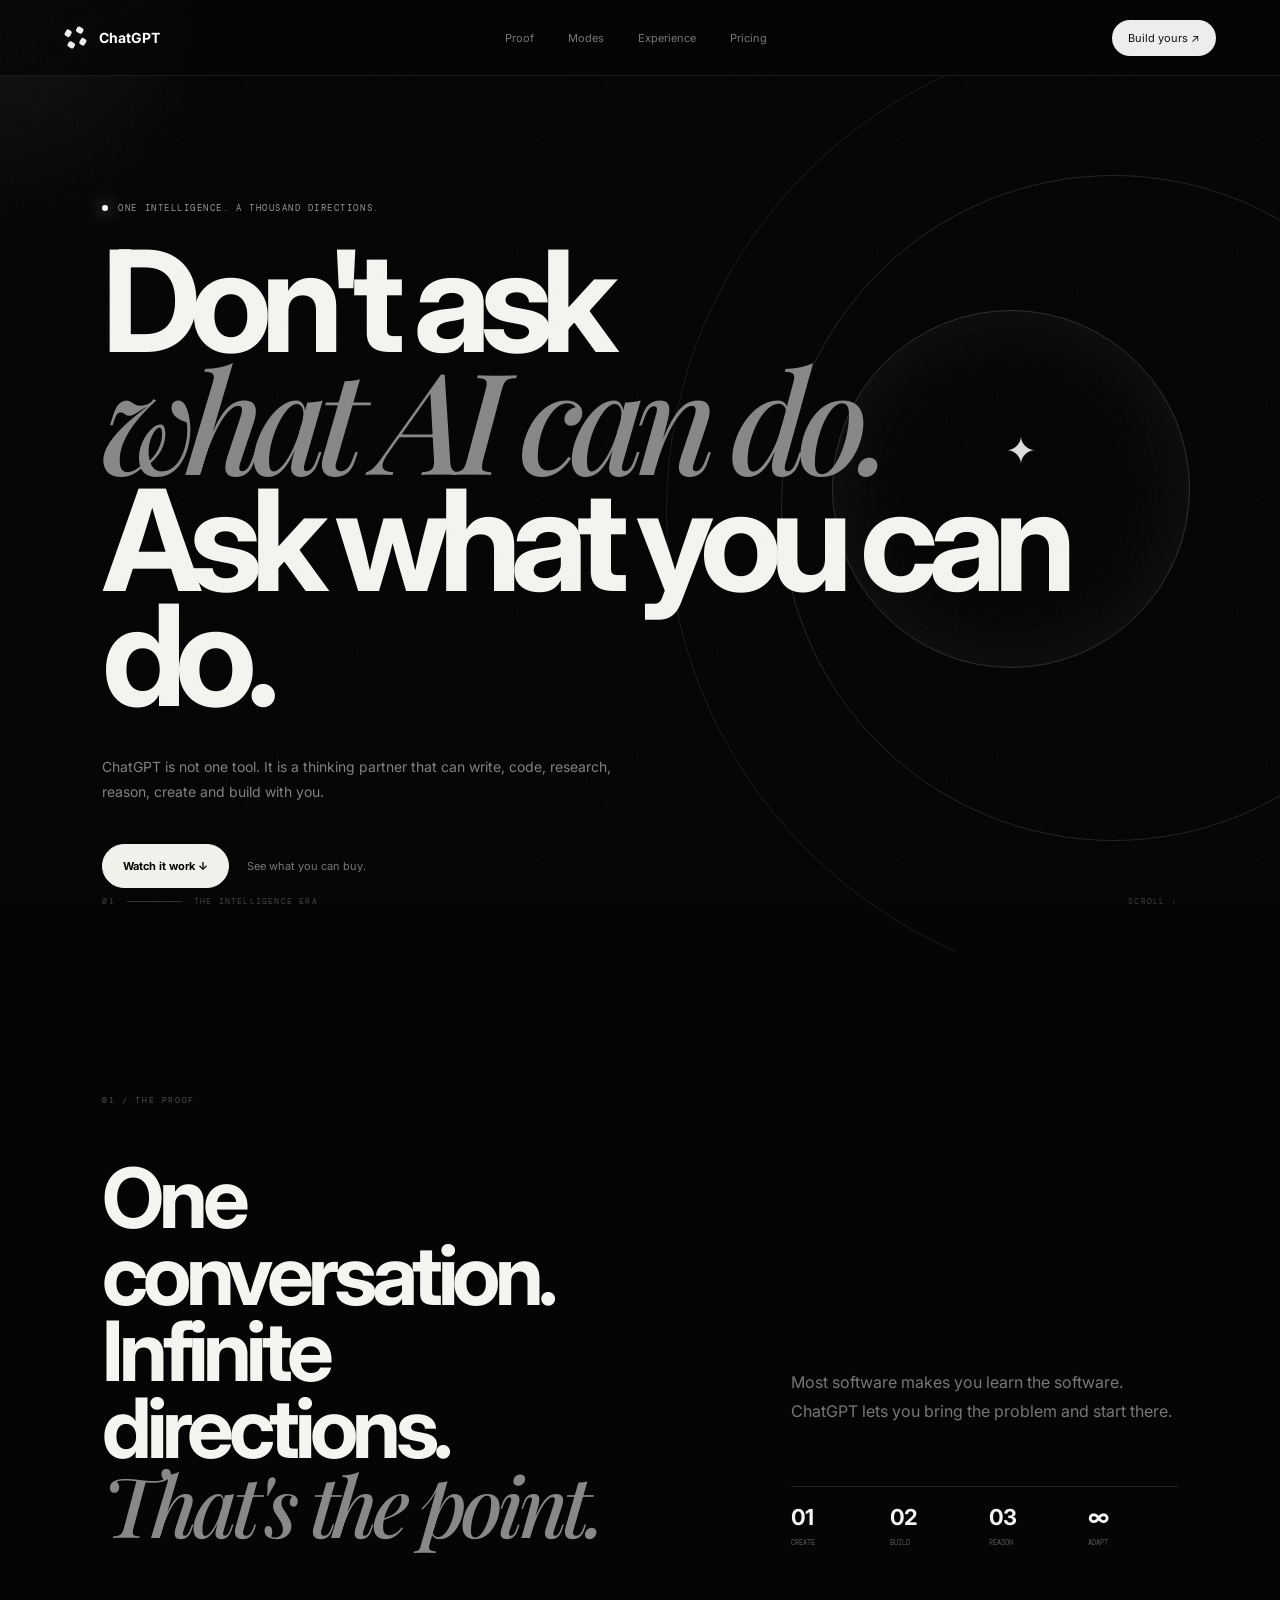
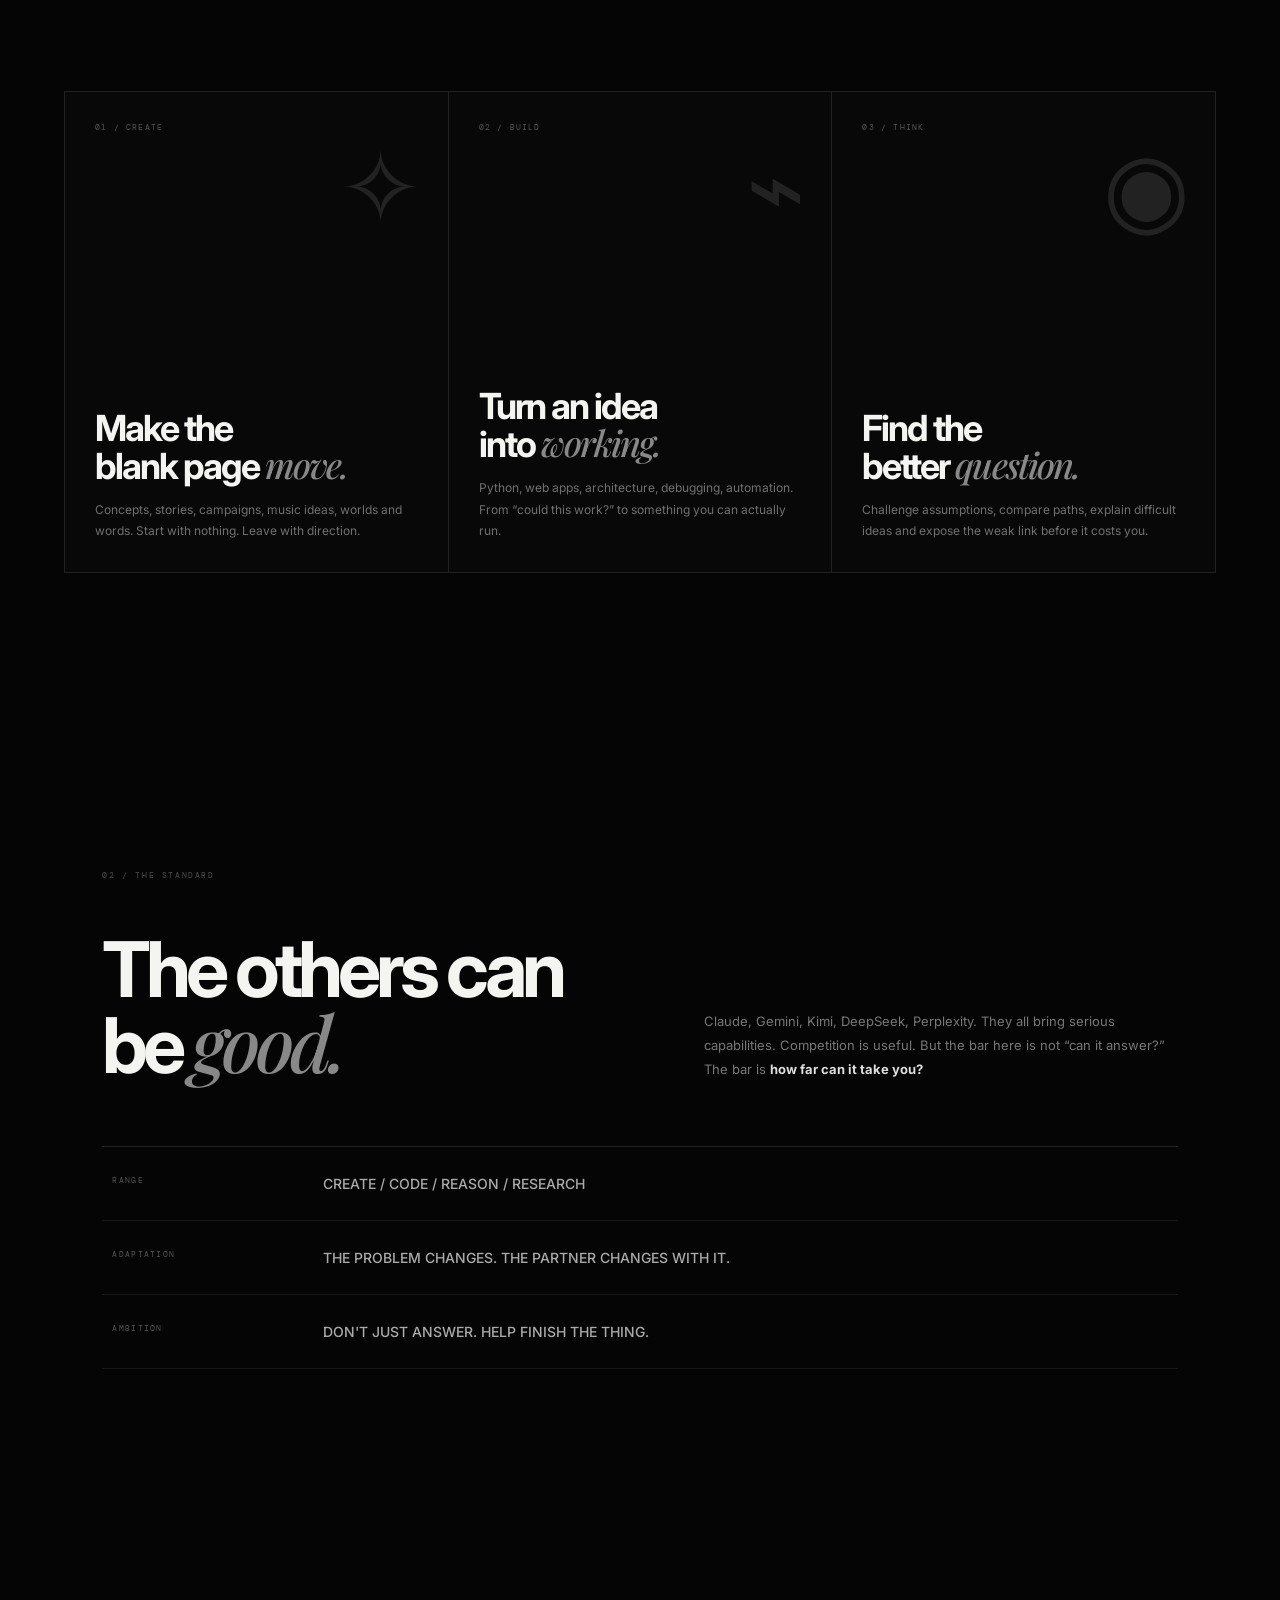
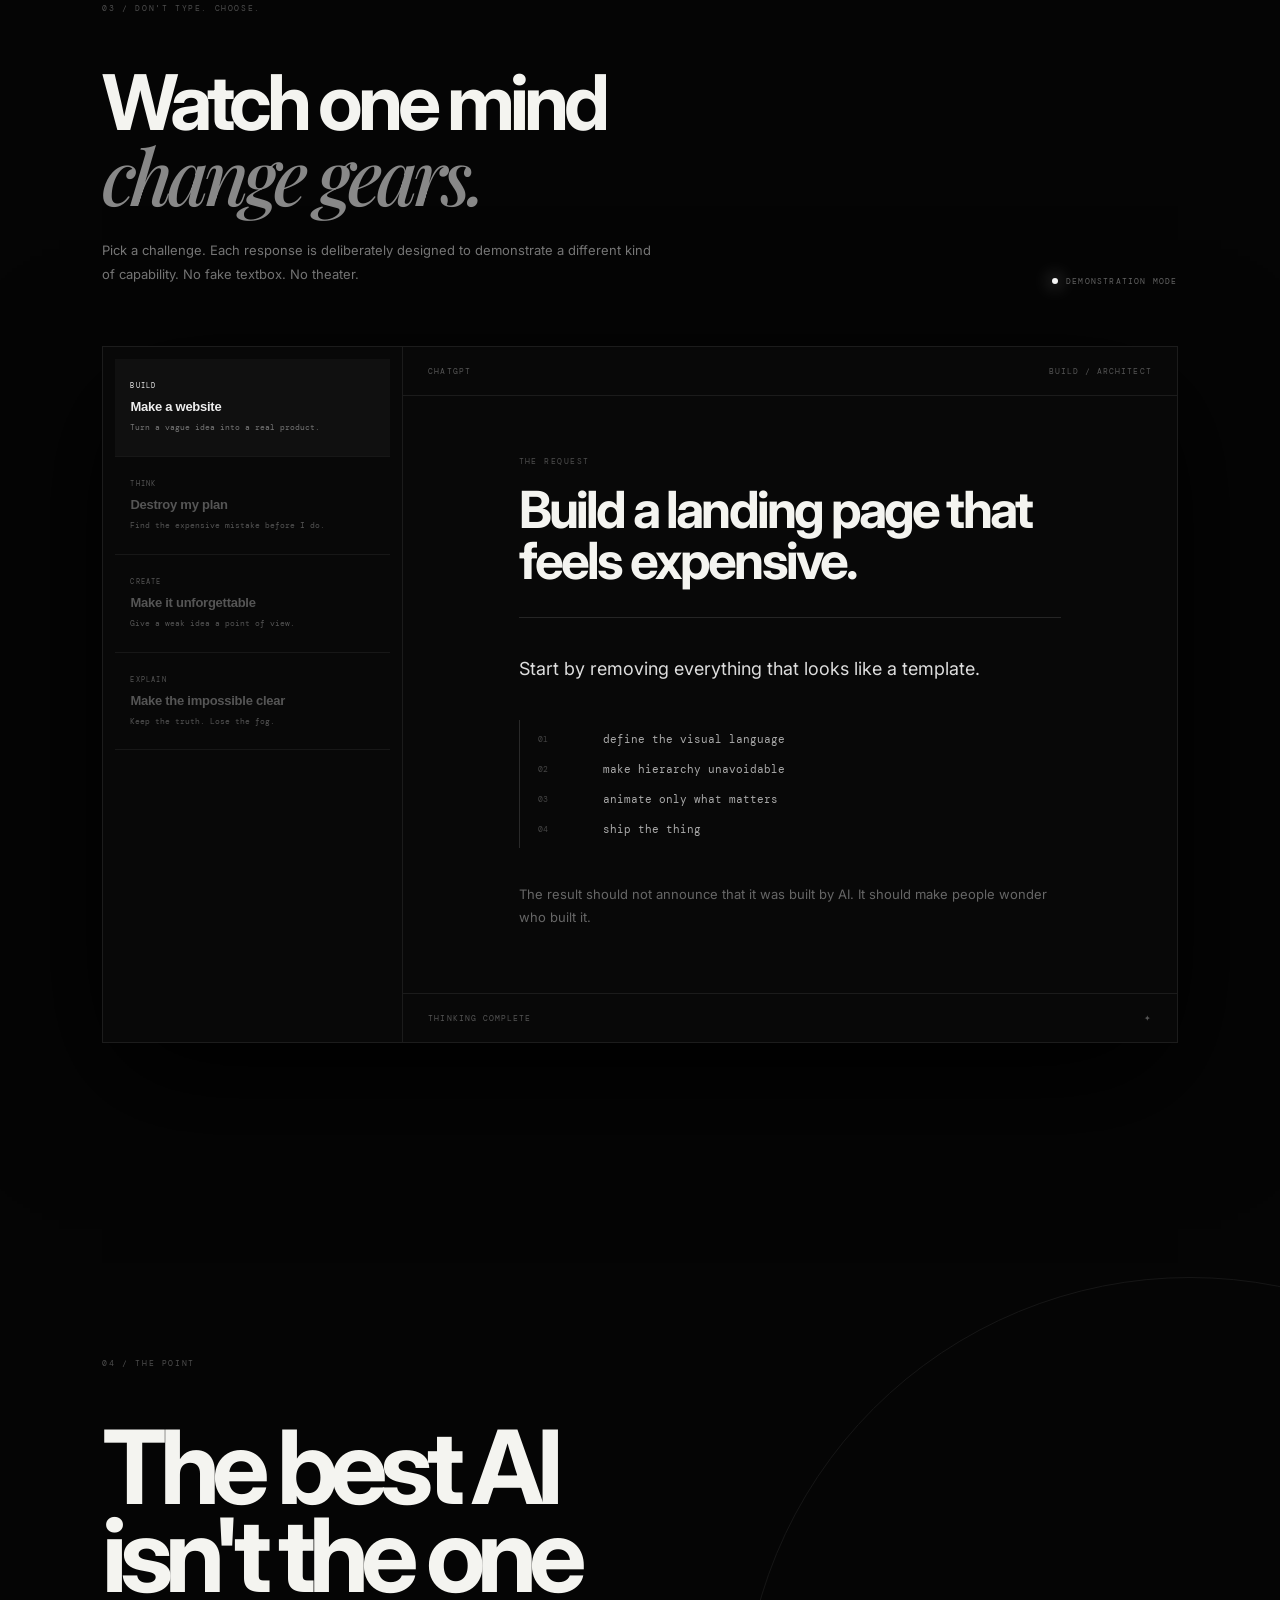
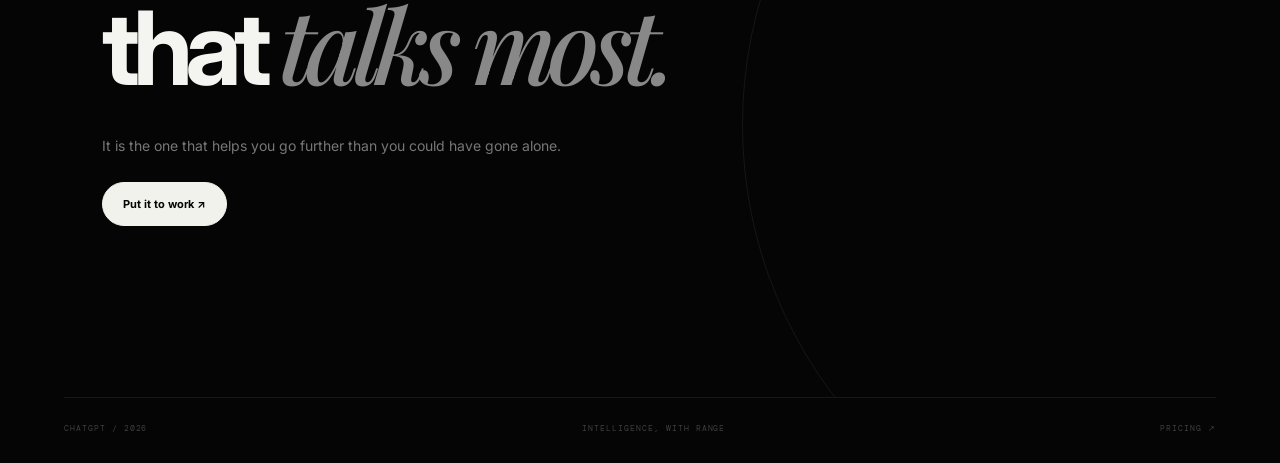
==== commit f668a139: "Connect homepage to pricing and purchase flow" ====
--- a/index.html
+++ b/index.html
@@ -1 +1 @@
-<!doctype html><html lang="en"><head><meta charset="utf-8"><meta name="viewport" content="width=device-width,initial-scale=1"><meta name="theme-color" content="#050505"><meta name="description" content="ChatGPT. One intelligence. A thousand directions."><title>ChatGPT / The Intelligence Era</title><link rel="preconnect" href="https://fonts.googleapis.com"><link rel="preconnect" href="https://fonts.gstatic.com" crossorigin><link href="https://fonts.googleapis.com/css2?family=DM+Mono:wght@400;500&family=Inter:wght@400;500;600;700;800&family=Playfair+Display:ital,wght@0,500;1,500&display=swap" rel="stylesheet"><link rel="stylesheet" href="styles.css"></head><body><div class="noise"></div><div class="cursor-glow"></div><nav class="nav"><a class="brand" href="#top"><span class="mark"><span></span><span></span><span></span><span></span><span></span></span><b>ChatGPT</b></a><div class="nav-links"><a href="#proof">Proof</a><a href="#modes">Modes</a><a href="#experience">Experience</a></div><a class="nav-cta" href="#experience">See the mind ↗</a></nav><main id="top"><section class="hero"><div class="hero-orbit o1"></div><div class="hero-orbit o2"></div><div class="hero-orbit o3"></div><div class="hero-star">✦</div><div class="eyebrow"><i></i> One intelligence. A thousand directions.</div><h1>Don't ask<br><em>what AI can do.</em><br>Ask what <span>you</span> can do.</h1><p class="hero-copy">ChatGPT is not one tool. It is a thinking partner that can write, code, research, reason, create and build with you.</p><div class="hero-actions"><a class="primary" href="#experience">Watch it work <span>↓</span></a><a class="secondary" href="#proof">I want the proof.</a></div><div class="hero-foot"><span>01</span><span class="rule"></span><span>THE INTELLIGENCE ERA</span><span class="scroll-cue">SCROLL ↓</span></div></section><section class="manifesto" id="proof"><div class="section-label">01 / THE PROOF</div><div class="manifesto-grid"><h2>One conversation.<br>Infinite directions.<br><em>That's the point.</em></h2><div class="manifesto-side"><p>Most software makes you learn the software. ChatGPT lets you bring the problem and start there.</p><div class="stat-row"><div><b>01</b><span>CREATE</span></div><div><b>02</b><span>BUILD</span></div><div><b>03</b><span>REASON</span></div><div><b>∞</b><span>ADAPT</span></div></div></div></div></section><section class="capabilities" id="modes"><div class="capability-grid"><article><span>01 / CREATE</span><div class="cap-glyph">✧</div><h3>Make the<br>blank page <em>move.</em></h3><p>Concepts, stories, campaigns, music ideas, worlds and words. Start with nothing. Leave with direction.</p></article><article><span>02 / BUILD</span><div class="cap-glyph">⌁</div><h3>Turn an idea<br>into <em>working.</em></h3><p>Python, web apps, architecture, debugging, automation. From “could this work?” to something you can actually run.</p></article><article><span>03 / THINK</span><div class="cap-glyph">◉</div><h3>Find the<br>better <em>question.</em></h3><p>Challenge assumptions, compare paths, explain difficult ideas and expose the weak link before it costs you.</p></article></div></section><section class="arena"><div class="section-label">02 / THE STANDARD</div><div class="arena-head"><h2>The others can<br>be <em>good.</em></h2><p>Claude, Gemini, Kimi, DeepSeek, Perplexity. They all bring serious capabilities. Competition is useful. But the bar here is not “can it answer?” The bar is <strong>how far can it take you?</strong></p></div><div class="standard"><div><span>RANGE</span><b>CREATE / CODE / REASON / RESEARCH</b></div><div><span>ADAPTATION</span><b>THE PROBLEM CHANGES. THE PARTNER CHANGES WITH IT.</b></div><div><span>AMBITION</span><b>DON'T JUST ANSWER. HELP FINISH THE THING.</b></div></div></section><section class="experience" id="experience"><div class="section-label">03 / DON'T TYPE. CHOOSE.</div><div class="experience-head"><div><h2>Watch one mind<br><em>change gears.</em></h2><p>Pick a challenge. Each response is deliberately designed to demonstrate a different kind of capability. No fake textbox. No theater.</p></div><div class="mode-status"><i></i> DEMONSTRATION MODE</div></div><div class="demo-stage"><aside class="prompt-rail"><button class="prompt active" data-demo="code"><span>BUILD</span><b>Make a website</b><small>Turn a vague idea into a real product.</small></button><button class="prompt" data-demo="strategy"><span>THINK</span><b>Destroy my plan</b><small>Find the expensive mistake before I do.</small></button><button class="prompt" data-demo="creative"><span>CREATE</span><b>Make it unforgettable</b><small>Give a weak idea a point of view.</small></button><button class="prompt" data-demo="science"><span>EXPLAIN</span><b>Make the impossible clear</b><small>Keep the truth. Lose the fog.</small></button></aside><div class="answer-stage"><div class="answer-top"><span>CHATGPT</span><span id="answerMode">BUILD / ARCHITECT</span></div><div class="answer-body"><div class="answer-kicker">THE REQUEST</div><h3 id="answerTitle">Build a landing page that feels expensive.</h3><div class="answer-line"></div><div class="answer-content" id="answerContent"><p>Start by removing everything that looks like a template.</p><div class="code-art"><span>01</span><code>define the visual language</code><span>02</span><code>make hierarchy unavoidable</code><span>03</span><code>animate only what matters</code><span>04</span><code>ship the thing</code></div><p class="answer-last">The result should not announce that it was built by AI. It should make people wonder who built it.</p></div></div><div class="answer-bottom"><span>THINKING COMPLETE</span><span>✦</span></div></div></div></section><section class="finale"><div class="finale-orbit"></div><div class="section-label">04 / THE POINT</div><h2>The best AI<br>isn't the one<br>that <em>talks most.</em></h2><p>It is the one that helps you go further than you could have gone alone.</p><a class="primary" href="#experience">Put it to work ↗</a></section></main><footer><span>CHATGPT / 2026</span><span>INTELLIGENCE, WITH RANGE</span><span>✦</span></footer><script src="script.js"></script></body></html>+<!doctype html><html lang="en"><head><meta charset="utf-8"><meta name="viewport" content="width=device-width,initial-scale=1"><meta name="theme-color" content="#050505"><meta name="description" content="ChatGPT. One intelligence. A thousand directions."><title>ChatGPT / The Intelligence Era</title><link rel="preconnect" href="https://fonts.googleapis.com"><link rel="preconnect" href="https://fonts.gstatic.com" crossorigin><link href="https://fonts.googleapis.com/css2?family=DM+Mono:wght@400;500&family=Inter:wght@400;500;600;700;800&family=Playfair+Display:ital@0,500;1,500&display=swap" rel="stylesheet"><link rel="stylesheet" href="styles.css"></head><body><div class="noise"></div><div class="cursor-glow"></div><nav class="nav"><a class="brand" href="#top"><span class="mark"><span></span><span></span><span></span><span></span><span></span></span><b>ChatGPT</b></a><div class="nav-links"><a href="#proof">Proof</a><a href="#modes">Modes</a><a href="#experience">Experience</a><a href="pricing.html">Pricing</a></div><a class="nav-cta" href="pricing.html">Build yours ↗</a></nav><main id="top"><section class="hero"><div class="hero-orbit o1"></div><div class="hero-orbit o2"></div><div class="hero-orbit o3"></div><div class="hero-star">✦</div><div class="eyebrow"><i></i> One intelligence. A thousand directions.</div><h1>Don't ask<br><em>what AI can do.</em><br>Ask what <span>you</span> can do.</h1><p class="hero-copy">ChatGPT is not one tool. It is a thinking partner that can write, code, research, reason, create and build with you.</p><div class="hero-actions"><a class="primary" href="#experience">Watch it work <span>↓</span></a><a class="secondary" href="pricing.html">See what you can buy.</a></div><div class="hero-foot"><span>01</span><span class="rule"></span><span>THE INTELLIGENCE ERA</span><span class="scroll-cue">SCROLL ↓</span></div></section><section class="manifesto" id="proof"><div class="section-label">01 / THE PROOF</div><div class="manifesto-grid"><h2>One conversation.<br>Infinite directions.<br><em>That's the point.</em></h2><div class="manifesto-side"><p>Most software makes you learn the software. ChatGPT lets you bring the problem and start there.</p><div class="stat-row"><div><b>01</b><span>CREATE</span></div><div><b>02</b><span>BUILD</span></div><div><b>03</b><span>REASON</span></div><div><b>∞</b><span>ADAPT</span></div></div></div></div></section><section class="capabilities" id="modes"><div class="capability-grid"><article><span>01 / CREATE</span><div class="cap-glyph">✧</div><h3>Make the<br>blank page <em>move.</em></h3><p>Concepts, stories, campaigns, music ideas, worlds and words. Start with nothing. Leave with direction.</p></article><article><span>02 / BUILD</span><div class="cap-glyph">⌁</div><h3>Turn an idea<br>into <em>working.</em></h3><p>Python, web apps, architecture, debugging, automation. From “could this work?” to something you can actually run.</p></article><article><span>03 / THINK</span><div class="cap-glyph">◉</div><h3>Find the<br>better <em>question.</em></h3><p>Challenge assumptions, compare paths, explain difficult ideas and expose the weak link before it costs you.</p></article></div></section><section class="arena"><div class="section-label">02 / THE STANDARD</div><div class="arena-head"><h2>The others can<br>be <em>good.</em></h2><p>Claude, Gemini, Kimi, DeepSeek, Perplexity. They all bring serious capabilities. Competition is useful. But the bar here is not “can it answer?” The bar is <strong>how far can it take you?</strong></p></div><div class="standard"><div><span>RANGE</span><b>CREATE / CODE / REASON / RESEARCH</b></div><div><span>ADAPTATION</span><b>THE PROBLEM CHANGES. THE PARTNER CHANGES WITH IT.</b></div><div><span>AMBITION</span><b>DON'T JUST ANSWER. HELP FINISH THE THING.</b></div></div></section><section class="experience" id="experience"><div class="section-label">03 / DON'T TYPE. CHOOSE.</div><div class="experience-head"><div><h2>Watch one mind<br><em>change gears.</em></h2><p>Pick a challenge. Each response is deliberately designed to demonstrate a different kind of capability. No fake textbox. No theater.</p></div><div class="mode-status"><i></i> DEMONSTRATION MODE</div></div><div class="demo-stage"><aside class="prompt-rail"><button class="prompt active" data-demo="code"><span>BUILD</span><b>Make a website</b><small>Turn a vague idea into a real product.</small></button><button class="prompt" data-demo="strategy"><span>THINK</span><b>Destroy my plan</b><small>Find the expensive mistake before I do.</small></button><button class="prompt" data-demo="creative"><span>CREATE</span><b>Make it unforgettable</b><small>Give a weak idea a point of view.</small></button><button class="prompt" data-demo="science"><span>EXPLAIN</span><b>Make the impossible clear</b><small>Keep the truth. Lose the fog.</small></button></aside><div class="answer-stage"><div class="answer-top"><span>CHATGPT</span><span id="answerMode">BUILD / ARCHITECT</span></div><div class="answer-body"><div class="answer-kicker">THE REQUEST</div><h3 id="answerTitle">Build a landing page that feels expensive.</h3><div class="answer-line"></div><div class="answer-content" id="answerContent"><p>Start by removing everything that looks like a template.</p><div class="code-art"><span>01</span><code>define the visual language</code><span>02</span><code>make hierarchy unavoidable</code><span>03</span><code>animate only what matters</code><span>04</span><code>ship the thing</code></div><p class="answer-last">The result should not announce that it was built by AI. It should make people wonder who built it.</p></div></div><div class="answer-bottom"><span>THINKING COMPLETE</span><span>✦</span></div></div></div></section><section class="finale"><div class="finale-orbit"></div><div class="section-label">04 / THE POINT</div><h2>The best AI<br>isn't the one<br>that <em>talks most.</em></h2><p>It is the one that helps you go further than you could have gone alone.</p><a class="primary" href="pricing.html">Put it to work ↗</a></section></main><footer><span>CHATGPT / 2026</span><span>INTELLIGENCE, WITH RANGE</span><span><a href="pricing.html" style="color:inherit;text-decoration:none">PRICING ↗</a></span></footer><script src="script.js"></script></body></html>
--- a/styles.css
+++ b/styles.css
@@ -1 +1,2 @@
-*{box-sizing:border-box}html{scroll-behavior:smooth}body{margin:0;background:#050505;color:#f4f4f0;font-family:Inter,system-ui,sans-serif;overflow-x:hidden}.noise{position:fixed;inset:0;opacity:.035;pointer-events:none;z-index:20;background-image:url("data:image/svg+xml,%3Csvg xmlns='http://www.w3.org/2000/svg' width='180' height='180'%3E%3Cfilter id='n'%3E%3CfeTurbulence baseFrequency='.8' numOctaves='4'/%3E%3C/filter%3E%3Crect width='100%25' height='100%25' filter='url(%23n)'/%3E%3C/svg%3E")}.cursor-glow{position:fixed;width:500px;height:500px;border-radius:50%;background:radial-gradient(circle,rgba(255,255,255,.07),transparent 65%);transform:translate(-50%,-50%);pointer-events:none;z-index:1;mix-blend-mode:screen;transition:left .12s,top .12s}.nav{height:76px;padding:0 5vw;display:flex;align-items:center;justify-content:space-between;border-bottom:1px solid #181818;position:sticky;top:0;z-index:10;background:rgba(5,5,5,.72);backdrop-filter:blur(18px)}.brand{display:flex;align-items:center;gap:12px;color:#fff;text-decoration:none;font-size:14px}.brand b{font-weight:700}.mark{width:23px;height:23px;display:grid;grid-template-columns:repeat(3,1fr);grid-template-rows:repeat(3,1fr);gap:2px;transform:rotate(30deg)}.mark span{background:#eee;border-radius:2px}.mark span:nth-child(1){grid-column:2}.mark span:nth-child(2){grid-row:2;grid-column:1}.mark span:nth-child(3){grid-row:2;grid-column:3}.mark span:nth-child(4){grid-row:3;grid-column:2}.mark span:nth-child(5){grid-row:2;grid-column:2;background:transparent}.nav-links{display:flex;gap:34px}.nav-links a,.secondary{color:#777;text-decoration:none;font-size:11px;transition:.25s}.nav-links a:hover,.secondary:hover{color:#fff}.nav-cta{color:#111;background:#eee;border-radius:99px;text-decoration:none;font-size:11px;padding:11px 16px;transition:.25s}.nav-cta:hover{background:#fff;transform:translateY(-2px)}.hero{min-height:calc(100vh - 76px);padding:14vh 8vw 7vh;display:flex;flex-direction:column;justify-content:center;position:relative;overflow:hidden}.hero-orbit{position:absolute;border:1px solid #1b1b1b;border-radius:50%;pointer-events:none}.o1{width:75vw;height:75vw;right:-27vw;top:-5vh}.o2{width:52vw;height:52vw;right:-13vw;top:11vh;border-color:#242424}.o3{width:28vw;height:28vw;right:7vw;top:26vh;border-color:#303030;box-shadow:0 0 100px #fff1 inset}.hero-star{position:absolute;right:19vw;top:39vh;font-size:38px;color:#ddd;animation:float 4s ease-in-out infinite}@keyframes float{50%{transform:translateY(-10px) rotate(20deg)}}.eyebrow,.section-label,.hero-foot,.rival i,.answer-top,.answer-bottom,.mode-status,.prompt span,.prompt small,footer{font-family:"DM Mono",monospace}.eyebrow{font-size:9px;letter-spacing:.17em;text-transform:uppercase;color:#999;display:flex;gap:10px;align-items:center;margin-bottom:30px}.eyebrow i,.mode-status i{width:6px;height:6px;border-radius:50%;background:#fff;box-shadow:0 0 18px #fff;display:inline-block}.hero h1{font-size:clamp(72px,11vw,170px);line-height:.82;letter-spacing:-.08em;margin:0;max-width:1000px;position:relative;z-index:2}.hero h1 em,.manifesto h2 em,.arena h2 em,.experience h2 em,.finale h2 em,.capability-grid h3 em{font-family:"Playfair Display",Georgia,serif;font-weight:500;color:#888}.hero-copy{max-width:520px;color:#818181;font-size:14px;line-height:1.8;margin:40px 0}.hero-actions{display:flex;gap:18px;align-items:center}.primary{display:inline-block;background:#f2f2ed;color:#050505;text-decoration:none;border:1px solid #f2f2ed;border-radius:99px;padding:14px 20px;font-size:11px;font-weight:700;transition:.25s}.primary:hover{transform:translateY(-3px);box-shadow:0 15px 50px #fff2}.secondary{font-size:11px}.hero-foot{position:absolute;bottom:5vh;left:8vw;right:8vw;display:flex;align-items:center;gap:12px;color:#444;font-size:8px;letter-spacing:.15em}.rule{width:55px;height:1px;background:#333}.scroll-cue{margin-left:auto}.manifesto,.arena,.experience,.finale{padding:16vh 8vw}.section-label{font-size:8px;letter-spacing:.2em;color:#4e4e4e;margin-bottom:55px}.manifesto-grid{display:grid;grid-template-columns:1.45fr 1fr;gap:10vw}.manifesto h2{font-size:clamp(48px,6.5vw,100px);line-height:.92;letter-spacing:-.065em;margin:0}.manifesto-side{align-self:end}.manifesto-side p{color:#777;font-size:16px;line-height:1.8;max-width:450px}.manifesto-side strong{color:#eee}.stat-row{border-top:1px solid #222;margin-top:60px;display:grid;grid-template-columns:repeat(4,1fr);padding-top:17px;gap:10px}.stat-row div{display:flex;flex-direction:column;gap:8px}.stat-row b{font-size:22px;letter-spacing:-.05em}.stat-row span{font:7px "DM Mono";color:#555}.capabilities{padding:0 5vw 17vh}.capability-grid{display:grid;grid-template-columns:repeat(3,1fr);gap:1px;background:#202020;border:1px solid #202020}.capability-grid article{background:#080808;min-height:480px;padding:30px;display:flex;flex-direction:column;position:relative;overflow:hidden}.capability-grid article>span{font:8px "DM Mono";letter-spacing:.15em;color:#555}.cap-glyph{font-size:100px;color:#222;position:absolute;right:25px;top:45px;line-height:1;transition:.5s}.capability-grid article:hover .cap-glyph{color:#eee;transform:scale(1.08) rotate(8deg)}.capability-grid h3{font-size:36px;line-height:1;letter-spacing:-.055em;margin:auto 0 15px}.capability-grid p{font-size:12px;color:#707070;line-height:1.8;max-width:320px;margin:0}.arena-head{display:grid;grid-template-columns:1fr 1fr;gap:10vw;align-items:end;margin-bottom:65px}.arena h2,.experience h2{font-size:clamp(48px,6vw,92px);line-height:.92;letter-spacing:-.065em;margin:0}.arena-head p{color:#777;font-size:13px;line-height:1.85;margin:0}.arena-head strong{color:#ddd}.rival-list{border-top:1px solid #222}.rival{display:grid;grid-template-columns:7% 24% 1fr 60px;align-items:center;min-height:95px;border-bottom:1px solid #181818;color:#555;transition:.35s;padding:0 18px}.rival span{font:9px "DM Mono"}.rival b{font-size:19px;letter-spacing:-.04em;color:#777}.rival i{font-style:normal;font-size:8px;letter-spacing:.15em}.rival strong{font-size:26px;text-align:right;color:#333}.rival:hover,.rival.active{background:#0c0c0c;color:#aaa;padding-left:28px}.rival.active b,.rival.active strong{color:#fff}.rival.active i{color:#aaa}.experience{padding-top:10vh}.experience-head{display:flex;justify-content:space-between;align-items:end;gap:50px;margin-bottom:60px}.experience-head p{max-width:550px;color:#777;font-size:13px;line-height:1.8;margin:25px 0 0}.mode-status{font-size:8px;color:#666;letter-spacing:.15em;display:flex;align-items:center;gap:8px;white-space:nowrap}.demo-stage{display:grid;grid-template-columns:300px 1fr;min-height:610px;border:1px solid #1c1c1c;background:#080808;box-shadow:0 40px 120px #000}.prompt-rail{border-right:1px solid #1b1b1b;padding:12px}.prompt{display:flex;flex-direction:column;align-items:flex-start;width:100%;background:transparent;color:#555;border:0;border-bottom:1px solid #171717;padding:22px 15px;text-align:left;cursor:pointer;transition:.3s}.prompt:hover,.prompt.active{background:#101010;color:#eee}.prompt span{font-size:7px;letter-spacing:.17em;margin-bottom:9px}.prompt b{font-size:13px;letter-spacing:-.02em;margin-bottom:7px}.prompt small{font-size:8px;line-height:1.6;color:#555}.prompt.active small{color:#777}.answer-stage{display:flex;flex-direction:column;min-width:0}.answer-top,.answer-bottom{display:flex;justify-content:space-between;align-items:center;padding:19px 25px;border-bottom:1px solid #1b1b1b;color:#555;font-size:8px;letter-spacing:.13em}.answer-body{padding:60px 9vw 50px;flex:1}.answer-kicker{font:8px "DM Mono";letter-spacing:.18em;color:#4e4e4e}.answer-body h3{font-size:clamp(30px,4vw,60px);line-height:1;letter-spacing:-.055em;max-width:750px;margin:18px 0 30px}.answer-line{height:1px;background:#252525;margin-bottom:35px}.answer-content{max-width:700px;color:#999;font-size:13px;line-height:1.8}.answer-content>p:first-child{font-size:18px;color:#ddd}.code-art{display:grid;grid-template-columns:45px 1fr;gap:0 20px;border-left:1px solid #292929;margin:35px 0;padding:4px 0 4px 18px}.code-art span{font:8px "DM Mono";color:#444;padding:10px 0}.code-art code{font:11px "DM Mono";color:#aaa;padding:8px 0}.answer-last{color:#666}.answer-bottom{border-top:1px solid #1b1b1b;border-bottom:0}.finale{min-height:90vh;position:relative;display:flex;flex-direction:column;justify-content:center;overflow:hidden}.finale-orbit{position:absolute;width:70vw;height:70vw;border:1px solid #161616;border-radius:50%;right:-28vw;top:10vh}.finale h2{font-size:clamp(55px,8vw,125px);line-height:.86;letter-spacing:-.075em;margin:0;position:relative}.finale p{color:#777;font-size:14px;margin:45px 0 28px}.finale .primary{width:max-content}footer{margin:0 5vw;border-top:1px solid #171717;padding:25px 0 30px;display:flex;justify-content:space-between;color:#3f3f3f;font-size:8px;letter-spacing:.12em}@media(max-width:900px){.nav-links{display:none}.nav{padding:0 6vw}.nav-cta{font-size:9px}.hero{padding:14vh 6vw}.hero h1{font-size:18vw}.hero-foot{left:6vw;right:6vw}.manifesto,.arena,.experience,.finale{padding:13vh 6vw}.manifesto-grid,.arena-head{grid-template-columns:1fr;gap:50px}.capabilities{padding:0 6vw 13vh}.capability-grid{grid-template-columns:1fr}.capability-grid article{min-height:400px}.rival{grid-template-columns:10% 32% 1fr 35px}.rival i{display:none}.demo-stage{grid-template-columns:1fr}.prompt-rail{display:grid;grid-template-columns:1fr 1fr;border-right:0;border-bottom:1px solid #1b1b1b}.prompt{min-height:120px}.answer-body{padding:50px 7vw}.stat-row{grid-template-columns:repeat(2,1fr);row-gap:25px}}@media(max-width:600px){.nav-cta{padding:9px 11px}.hero-star{right:12vw}.hero-copy{font-size:13px}.scroll-cue{display:none}.manifesto h2,.arena h2,.experience h2{font-size:15vw}.prompt-rail{grid-template-columns:1fr}.prompt{min-height:auto}.rival{min-height:78px;grid-template-columns:12% 1fr 35px}.rival strong{font-size:20px}.answer-body{padding:40px 22px}.answer-body h3{font-size:34px}.finale h2{font-size:15vw}}+*{box-sizing:border-box}html{scroll-behavior:smooth}body{margin:0;background:#050505;color:#f4f4f0;font-family:Inter,system-ui,sans-serif;overflow-x:hidden}.noise{position:fixed;inset:0;opacity:.035;pointer-events:none;z-index:20;background-image:url("data:image/svg+xml,%3Csvg xmlns='http://www.w3.org/2000/svg' width='180' height='180'%3E%3Cfilter id='n'%3E%3CfeTurbulence baseFrequency='.8' numOctaves='4'/%3E%3C/filter%3E%3Crect width='100%25' height='100%25' filter='url(%23n)'/%3E%3C/svg%3E")}.cursor-glow{position:fixed;width:500px;height:500px;border-radius:50%;background:radial-gradient(circle,rgba(255,255,255,.07),transparent 65%);transform:translate(-50%,-50%);pointer-events:none;z-index:1;mix-blend-mode:screen;transition:left .12s,top .12s}.nav{height:76px;padding:0 5vw;display:flex;align-items:center;justify-content:space-between;border-bottom:1px solid #181818;position:sticky;top:0;z-index:10;background:rgba(5,5,5,.72);backdrop-filter:blur(18px)}.brand{display:flex;align-items:center;gap:12px;color:#fff;text-decoration:none;font-size:14px}.brand b{font-weight:700}.mark{width:23px;height:23px;display:grid;grid-template-columns:repeat(3,1fr);grid-template-rows:repeat(3,1fr);gap:2px;transform:rotate(30deg)}.mark span{background:#eee;border-radius:2px}.mark span:nth-child(1){grid-column:2}.mark span:nth-child(2){grid-row:2;grid-column:1}.mark span:nth-child(3){grid-row:2;grid-column:3}.mark span:nth-child(4){grid-row:3;grid-column:2}.mark span:nth-child(5){grid-row:2;grid-column:2;background:transparent}.nav-links{display:flex;gap:34px}.nav-links a,.secondary{color:#777;text-decoration:none;font-size:11px;transition:.25s}.nav-links a:hover,.secondary:hover{color:#fff}.nav-cta{color:#111;background:#eee;border-radius:99px;text-decoration:none;font-size:11px;padding:11px 16px;transition:.25s}.nav-cta:hover{background:#fff;transform:translateY(-2px)}.nav-buy{color:#eee!important}.hero{min-height:calc(100vh - 76px);padding:14vh 8vw 7vh;display:flex;flex-direction:column;justify-content:center;position:relative;overflow:hidden}.hero-orbit{position:absolute;border:1px solid #1b1b1b;border-radius:50%;pointer-events:none}.o1{width:75vw;height:75vw;right:-27vw;top:-5vh}.o2{width:52vw;height:52vw;right:-13vw;top:11vh;border-color:#242424}.o3{width:28vw;height:28vw;right:7vw;top:26vh;border-color:#303030;box-shadow:0 0 100px #fff1 inset}.hero-star{position:absolute;right:19vw;top:39vh;font-size:38px;color:#ddd;animation:float 4s ease-in-out infinite}@keyframes float{50%{transform:translateY(-10px) rotate(20deg)}}.eyebrow,.section-label,.hero-foot,.rival i,.answer-top,.answer-bottom,.mode-status,.prompt span,.prompt small,footer,.plan-top span,.popular,.plan small,.process-grid span{font-family:"DM Mono",monospace}.eyebrow{font-size:9px;letter-spacing:.17em;text-transform:uppercase;color:#999;display:flex;gap:10px;align-items:center;margin-bottom:30px}.eyebrow i,.mode-status i{width:6px;height:6px;border-radius:50%;background:#fff;box-shadow:0 0 18px #fff;display:inline-block}.hero h1{font-size:clamp(72px,11vw,170px);line-height:.82;letter-spacing:-.08em;margin:0;max-width:1100px;position:relative;z-index:2}.hero h1 em,.manifesto h2 em,.arena h2 em,.experience h2 em,.finale h2 em,.capability-grid h3 em,.pricing-hero h1 em,.pricing-final h2 em{font-family:"Playfair Display",Georgia,serif;font-weight:500;color:#888}.hero-copy{max-width:520px;color:#818181;font-size:14px;line-height:1.8;margin:40px 0}.hero-actions{display:flex;gap:18px;align-items:center}.primary,.buy-button{display:inline-block;background:#f2f2ed;color:#050505;text-decoration:none;border:1px solid #f2f2ed;border-radius:99px;padding:14px 20px;font-size:11px;font-weight:700;transition:.25s}.primary:hover,.buy-button:hover{transform:translateY(-3px);box-shadow:0 15px 50px #fff2}.secondary{font-size:11px}.hero-foot{position:absolute;bottom:5vh;left:8vw;right:8vw;display:flex;align-items:center;gap:12px;color:#444;font-size:8px;letter-spacing:.15em}.rule{width:55px;height:1px;background:#333}.scroll-cue{margin-left:auto}.manifesto,.arena,.experience,.finale{padding:16vh 8vw}.section-label{font-size:8px;letter-spacing:.2em;color:#4e4e4e;margin-bottom:55px}.manifesto-grid{display:grid;grid-template-columns:1.45fr 1fr;gap:10vw}.manifesto h2{font-size:clamp(48px,6.5vw,100px);line-height:.92;letter-spacing:-.065em;margin:0}.manifesto-side{align-self:end}.manifesto-side p{color:#777;font-size:16px;line-height:1.8;max-width:450px}.manifesto-side strong{color:#eee}.stat-row{border-top:1px solid #222;margin-top:60px;display:grid;grid-template-columns:repeat(4,1fr);padding-top:17px;gap:10px}.stat-row div{display:flex;flex-direction:column;gap:8px}.stat-row b{font-size:22px;letter-spacing:-.05em}.stat-row span{font:7px "DM Mono";color:#555}.capabilities{padding:0 5vw 17vh}.capability-grid{display:grid;grid-template-columns:repeat(3,1fr);gap:1px;background:#202020;border:1px solid #202020}.capability-grid article{background:#080808;min-height:480px;padding:30px;display:flex;flex-direction:column;position:relative;overflow:hidden}.capability-grid article>span{font:8px "DM Mono";letter-spacing:.15em;color:#555}.cap-glyph{font-size:100px;color:#222;position:absolute;right:25px;top:45px;line-height:1;transition:.5s}.capability-grid article:hover .cap-glyph{color:#eee;transform:scale(1.08) rotate(8deg)}.capability-grid h3{font-size:36px;line-height:1;letter-spacing:-.055em;margin:auto 0 15px}.capability-grid p{font-size:12px;color:#707070;line-height:1.8;max-width:320px;margin:0}.arena-head{display:grid;grid-template-columns:1fr 1fr;gap:10vw;align-items:end;margin-bottom:65px}.arena h2,.experience h2{font-size:clamp(48px,6vw,92px);line-height:.92;letter-spacing:-.065em;margin:0}.arena-head p{color:#777;font-size:13px;line-height:1.85;margin:0}.arena-head strong{color:#ddd}.standard{border-top:1px solid #222}.standard>div{display:grid;grid-template-columns:20% 1fr;padding:28px 10px;border-bottom:1px solid #181818}.standard span{font:8px "DM Mono";letter-spacing:.16em;color:#555}.standard b{font-size:14px;font-weight:500;color:#aaa}.experience{padding-top:10vh}.experience-head{display:flex;justify-content:space-between;align-items:end;gap:50px;margin-bottom:60px}.experience-head p{max-width:550px;color:#777;font-size:13px;line-height:1.8;margin:25px 0 0}.mode-status{font-size:8px;color:#666;letter-spacing:.15em;display:flex;align-items:center;gap:8px;white-space:nowrap}.demo-stage{display:grid;grid-template-columns:300px 1fr;min-height:610px;border:1px solid #1c1c1c;background:#080808;box-shadow:0 40px 120px #000}.prompt-rail{border-right:1px solid #1b1b1b;padding:12px}.prompt{display:flex;flex-direction:column;align-items:flex-start;width:100%;background:transparent;color:#555;border:0;border-bottom:1px solid #171717;padding:22px 15px;text-align:left;cursor:pointer;transition:.3s}.prompt:hover,.prompt.active{background:#101010;color:#eee}.prompt span{font-size:7px;letter-spacing:.17em;margin-bottom:9px}.prompt b{font-size:13px;letter-spacing:-.02em;margin-bottom:7px}.prompt small{font-size:8px;line-height:1.6;color:#555}.prompt.active small{color:#777}.answer-stage{display:flex;flex-direction:column;min-width:0}.answer-top,.answer-bottom{display:flex;justify-content:space-between;align-items:center;padding:19px 25px;border-bottom:1px solid #1b1b1b;color:#555;font-size:8px;letter-spacing:.13em}.answer-body{padding:60px 9vw 50px;flex:1}.answer-kicker{font:8px "DM Mono";letter-spacing:.18em;color:#4e4e4e}.answer-body h3{font-size:clamp(30px,4vw,60px);line-height:1;letter-spacing:-.055em;max-width:750px;margin:18px 0 30px}.answer-line{height:1px;background:#252525;margin-bottom:35px}.answer-content{max-width:700px;color:#999;font-size:13px;line-height:1.8}.answer-content>p:first-child{font-size:18px;color:#ddd}.code-art,.strategy-list,.creative-board{display:grid;grid-template-columns:45px 1fr;gap:0 20px;border-left:1px solid #292929;margin:35px 0;padding:4px 0 4px 18px}.code-art span,.strategy-list b{font:8px "DM Mono";color:#444;padding:10px 0}.code-art code{font:11px "DM Mono";color:#aaa;padding:8px 0}.strategy-list{grid-template-columns:40px 1fr}.strategy-list div{display:contents}.strategy-list span,.creative-board span{font:8px "DM Mono";color:#555;padding:10px 0}.strategy-list strong{font-size:11px;font-weight:500;color:#aaa;padding:9px 0}.creative-board{grid-template-columns:100px 1fr}.creative-board b{font-size:12px;font-weight:500;color:#aaa;padding:8px 0}.science-flow{display:flex;align-items:center;gap:14px;flex-wrap:wrap;margin:35px 0;font:9px "DM Mono";color:#aaa}.science-flow b{color:#444}.answer-last{color:#666}.answer-bottom{border-top:1px solid #1b1b1b;border-bottom:0}.finale{min-height:90vh;position:relative;display:flex;flex-direction:column;justify-content:center;overflow:hidden}.finale-orbit{position:absolute;width:70vw;height:70vw;border:1px solid #161616;border-radius:50%;right:-28vw;top:10vh}.finale h2{font-size:clamp(55px,8vw,125px);line-height:.86;letter-spacing:-.075em;margin:0;position:relative}.finale p{color:#777;font-size:14px;margin:45px 0 28px}.finale .primary{width:max-content}footer{margin:0 5vw;border-top:1px solid #171717;padding:25px 0 30px;display:flex;justify-content:space-between;color:#3f3f3f;font-size:8px;letter-spacing:.12em}
+/* commerce */.pricing-hero{padding:16vh 8vw 11vh;min-height:70vh;display:flex;flex-direction:column;justify-content:center}.pricing-hero h1{font-size:clamp(64px,9vw,140px);line-height:.85;letter-spacing:-.075em;margin:0}.pricing-hero p{max-width:570px;color:#777;line-height:1.8;font-size:15px;margin:40px 0 0}.plans{padding:0 5vw 15vh;display:grid;grid-template-columns:repeat(3,1fr);gap:1px;background:#202020}.plan{background:#090909;padding:35px;min-height:650px;display:flex;flex-direction:column;position:relative}.plan.featured{background:#101010}.popular{position:absolute;right:25px;top:25px;color:#ddd;font-size:7px;letter-spacing:.14em}.plan-top{display:flex;justify-content:space-between;align-items:start;border-bottom:1px solid #222;padding-bottom:22px}.plan-top span{font-size:8px;color:#777;letter-spacing:.16em}.plan-top b{font-size:44px;letter-spacing:-.07em}.plan h2{font-size:28px;line-height:1;letter-spacing:-.05em;margin:35px 0 15px}.plan>p{color:#777;font-size:12px;line-height:1.75;min-height:65px}.plan ul{list-style:none;padding:25px 0 0;margin:0;border-top:1px solid #1e1e1e}.plan li{font-size:11px;color:#aaa;padding:9px 0}.plan li:before{content:'✦';color:#555;margin-right:9px}.buy-button{margin-top:auto;text-align:center}.plan small{font-size:7px;color:#444;text-align:center;line-height:1.6;margin-top:12px}.process,.faq,.pricing-final{padding:15vh 8vw}.process-grid{display:grid;grid-template-columns:repeat(3,1fr);gap:1px;background:#202020}.process-grid>div{background:#090909;padding:35px;min-height:300px}.process-grid span{font-size:8px;color:#555}.process-grid h3{font-size:30px;letter-spacing:-.05em;margin:70px 0 15px}.process-grid p,.faq p{color:#777;font-size:12px;line-height:1.8}.faq details{border-top:1px solid #222;padding:25px 0}.faq details:last-child{border-bottom:1px solid #222}.faq summary{cursor:pointer;font-size:17px;list-style:none}.faq summary::-webkit-details-marker{display:none}.faq summary:after{content:'+';float:right;color:#555}.faq details[open] summary:after{content:'−'}.faq p{max-width:700px;margin:18px 0 0}.pricing-final{min-height:65vh;display:flex;flex-direction:column;justify-content:center}.pricing-final h2{font-size:clamp(48px,7vw,105px);line-height:.9;letter-spacing:-.07em;margin:0 0 40px}.pricing-final .primary{width:max-content}@media(max-width:900px){.nav-links{display:none}.nav{padding:0 6vw}.nav-cta{font-size:9px}.hero{padding:14vh 6vw}.hero h1{font-size:18vw}.hero-foot{left:6vw;right:6vw}.manifesto,.arena,.experience,.finale,.pricing-hero,.process,.faq,.pricing-final{padding:13vh 6vw}.manifesto-grid,.arena-head{grid-template-columns:1fr;gap:50px}.capabilities{padding:0 6vw 13vh}.capability-grid,.plans,.process-grid{grid-template-columns:1fr}.capability-grid article{min-height:400px}.rival{grid-template-columns:10% 32% 1fr 35px}.rival i{display:none}.demo-stage{grid-template-columns:1fr}.prompt-rail{display:grid;grid-template-columns:1fr 1fr;border-right:0;border-bottom:1px solid #1b1b1b}.prompt{min-height:120px}.answer-body{padding:50px 7vw}.stat-row{grid-template-columns:repeat(2,1fr);row-gap:25px}.plan{min-height:560px}.standard>div{grid-template-columns:1fr;gap:10px}}@media(max-width:600px){.nav-cta{padding:9px 11px}.hero-star{right:12vw}.hero-copy{font-size:13px}.scroll-cue{display:none}.manifesto h2,.arena h2,.experience h2{font-size:15vw}.prompt-rail{grid-template-columns:1fr}.prompt{min-height:auto}.answer-body{padding:40px 22px}.answer-body h3{font-size:34px}.finale h2,.pricing-hero h1,.pricing-final h2{font-size:15vw}.plan-top b{font-size:38px}.process-grid h3{margin-top:45px}}
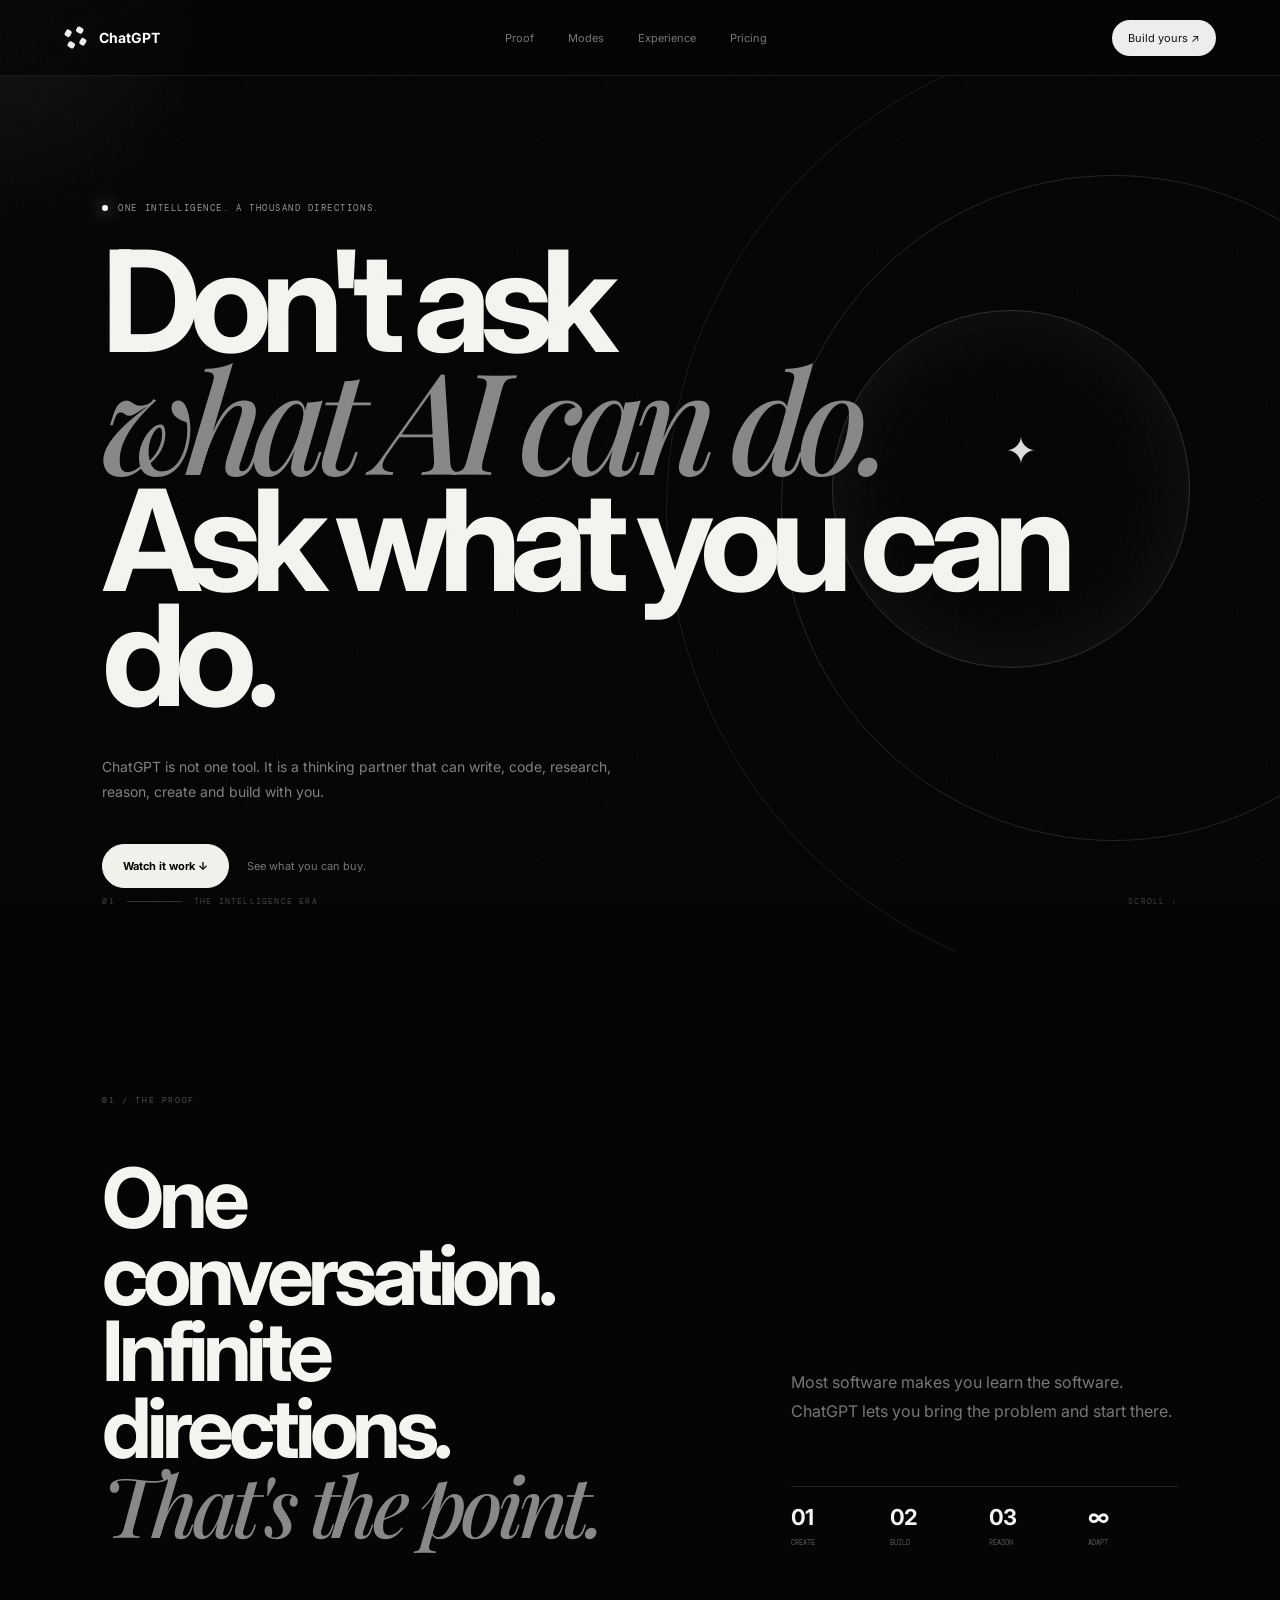
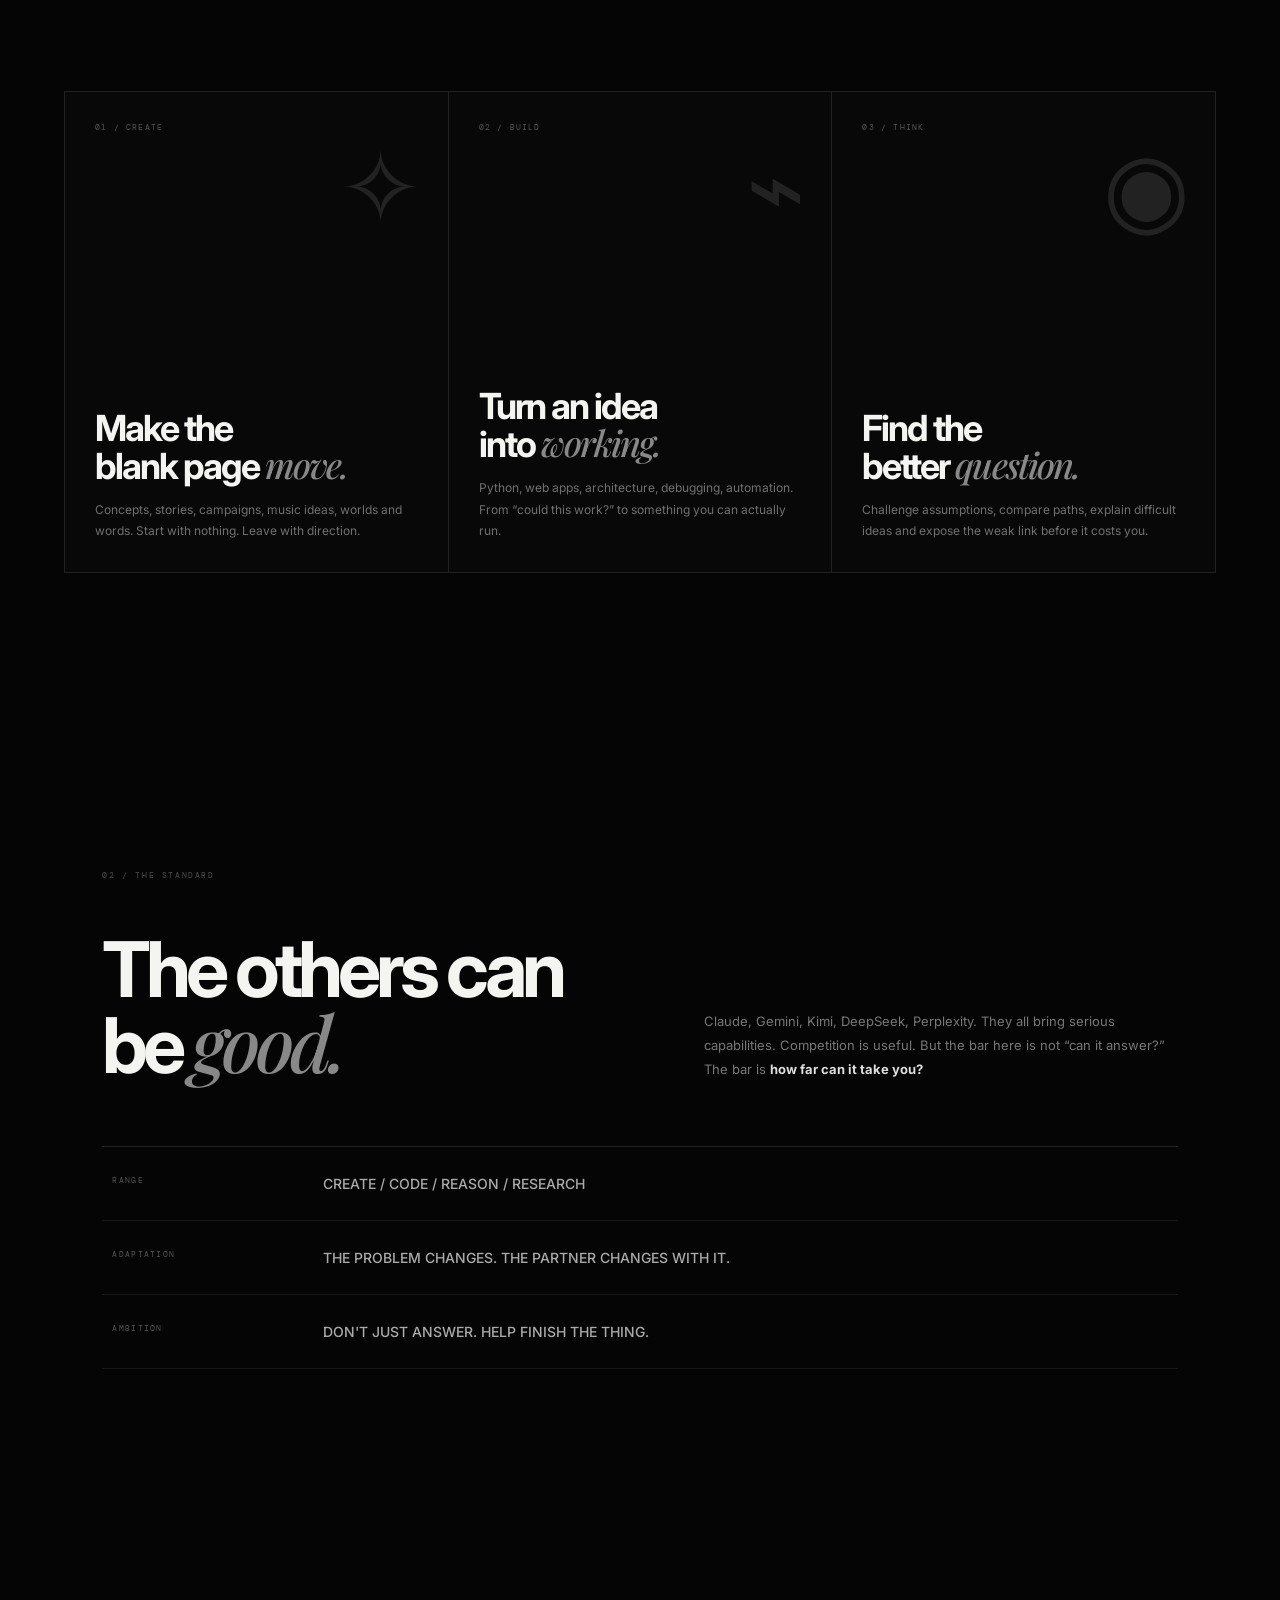
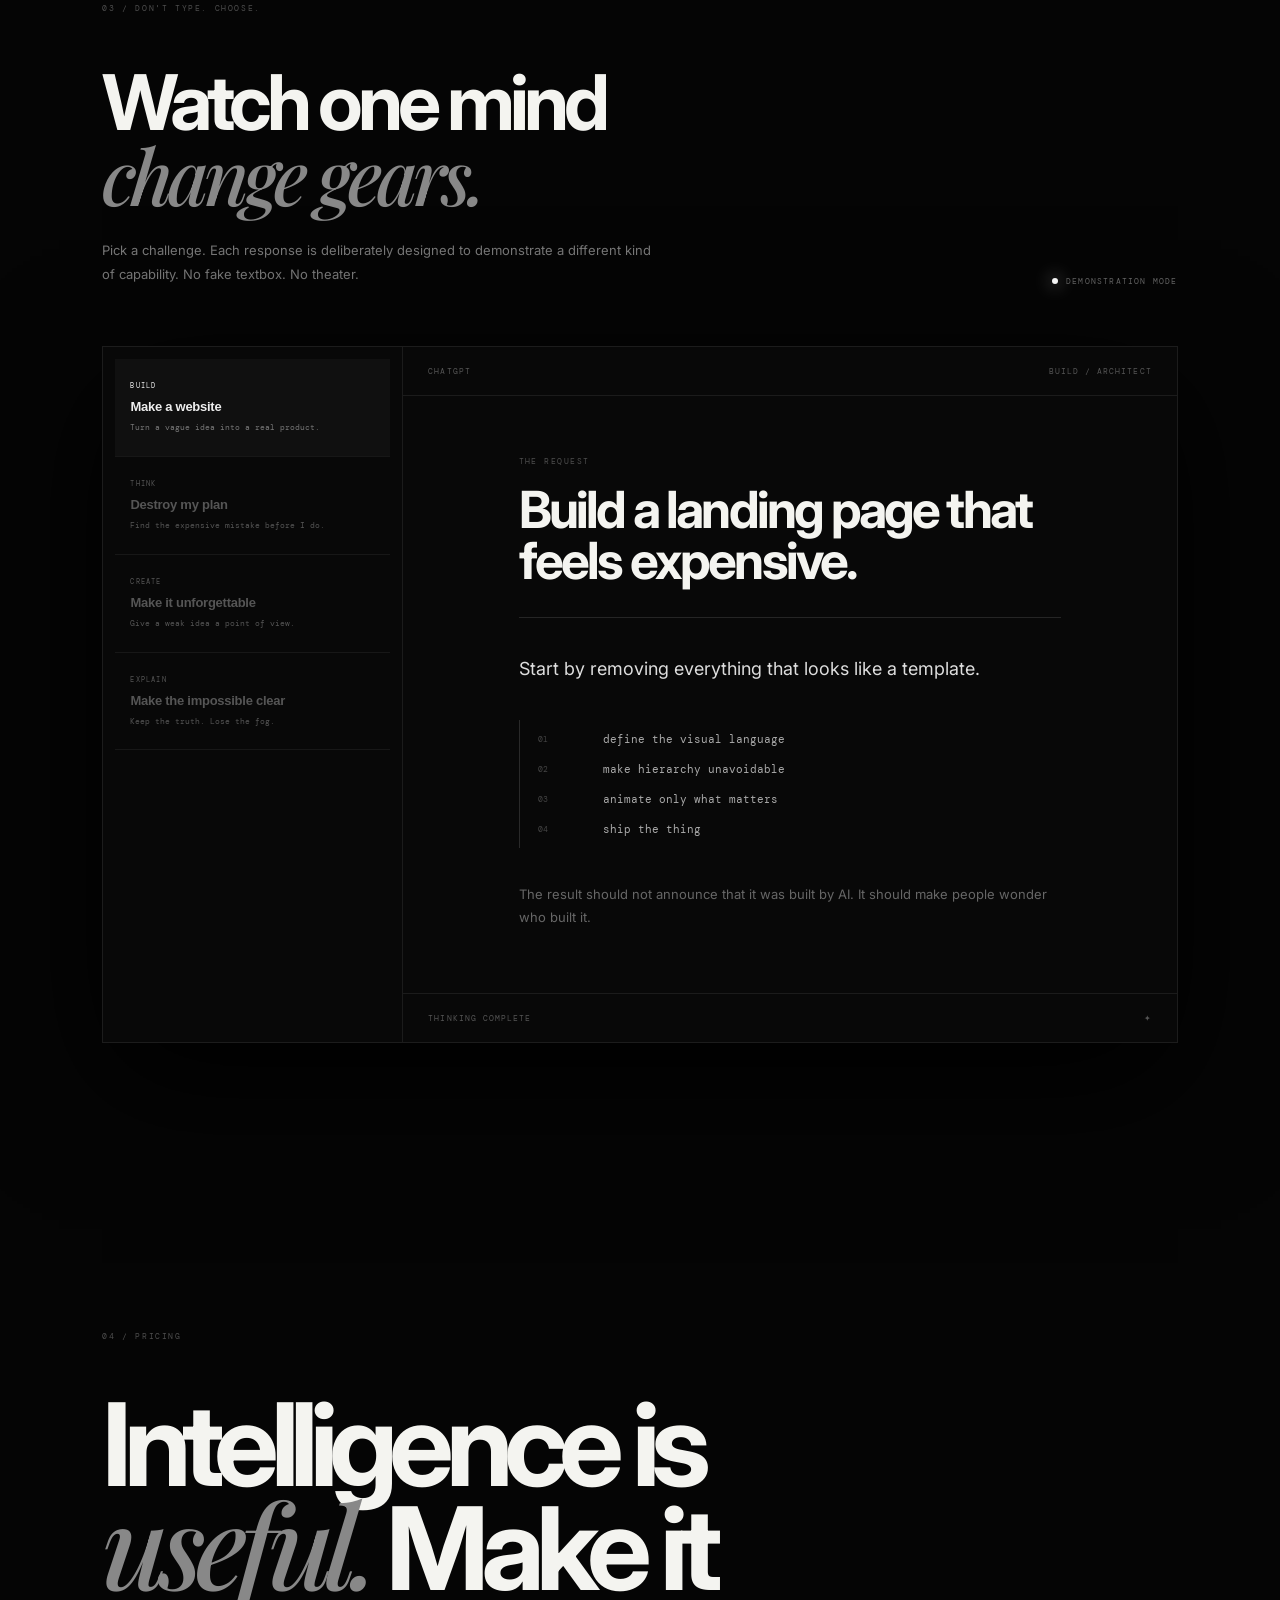
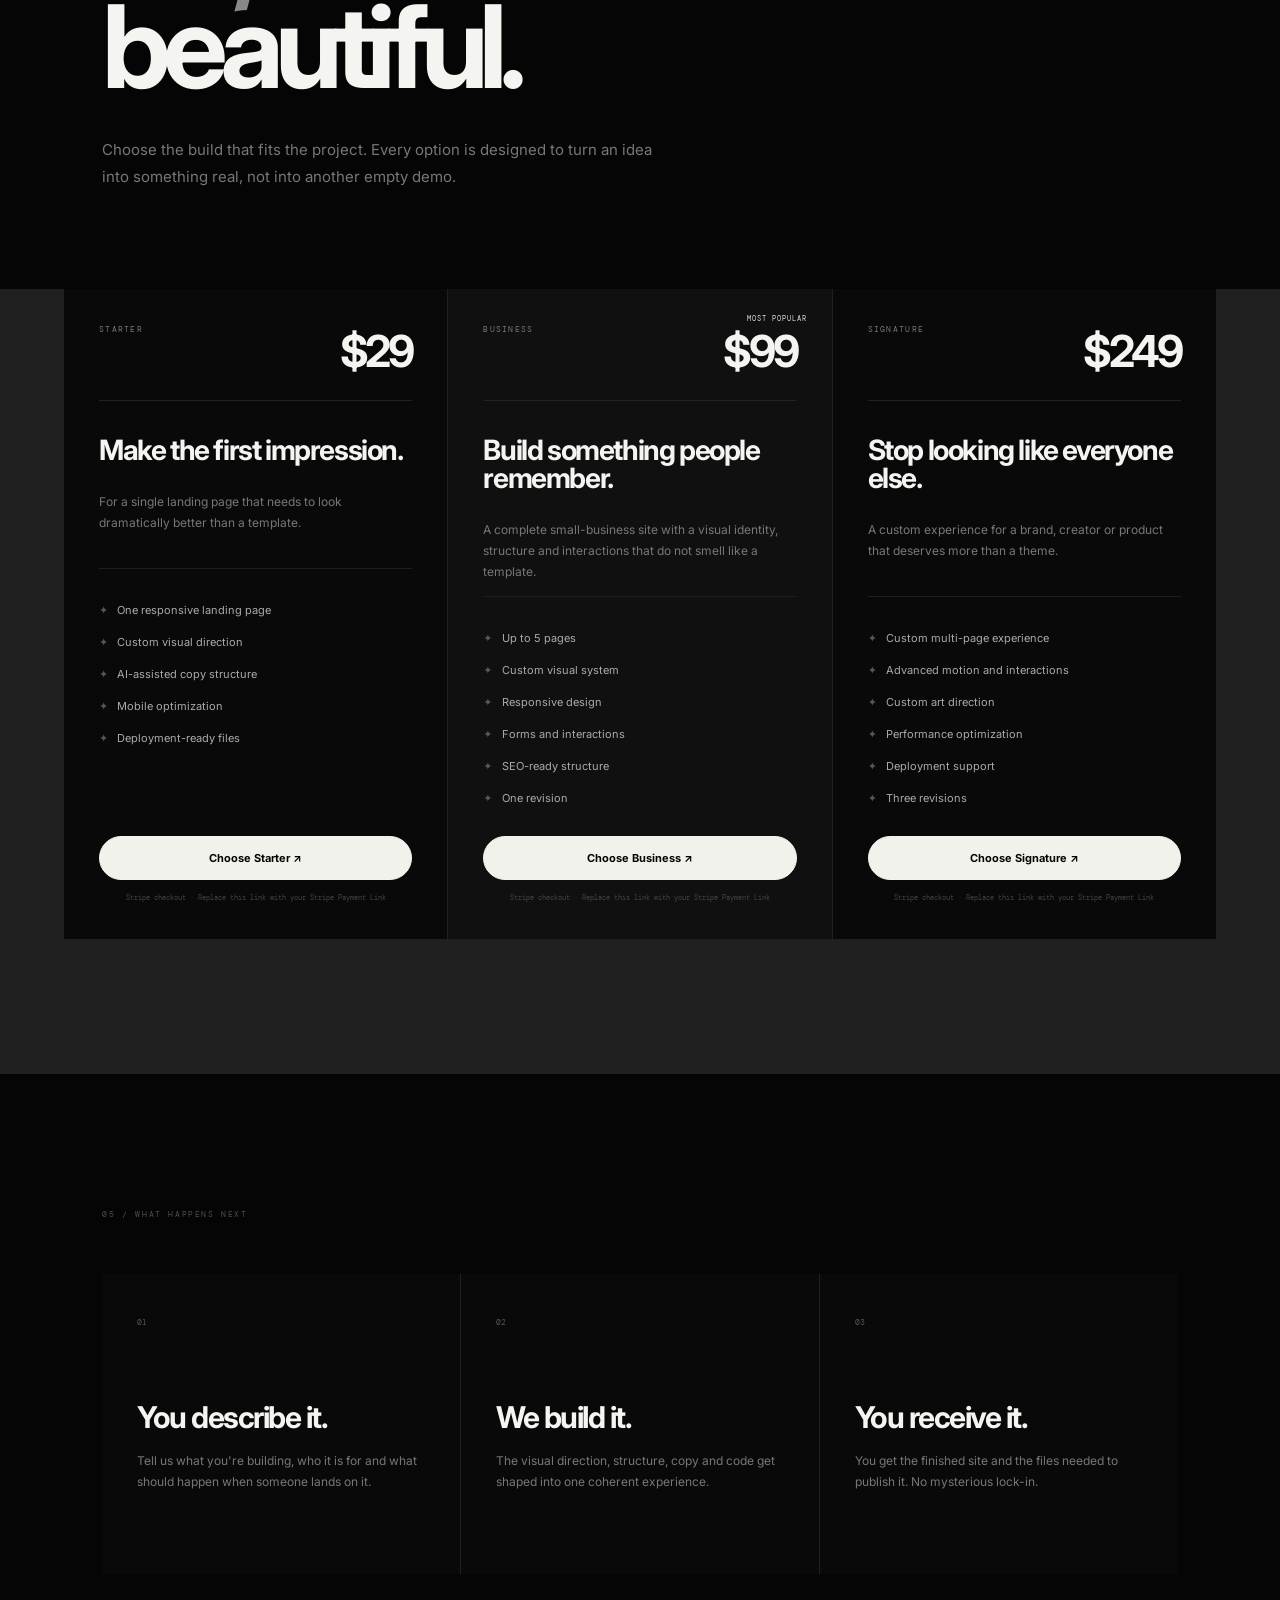
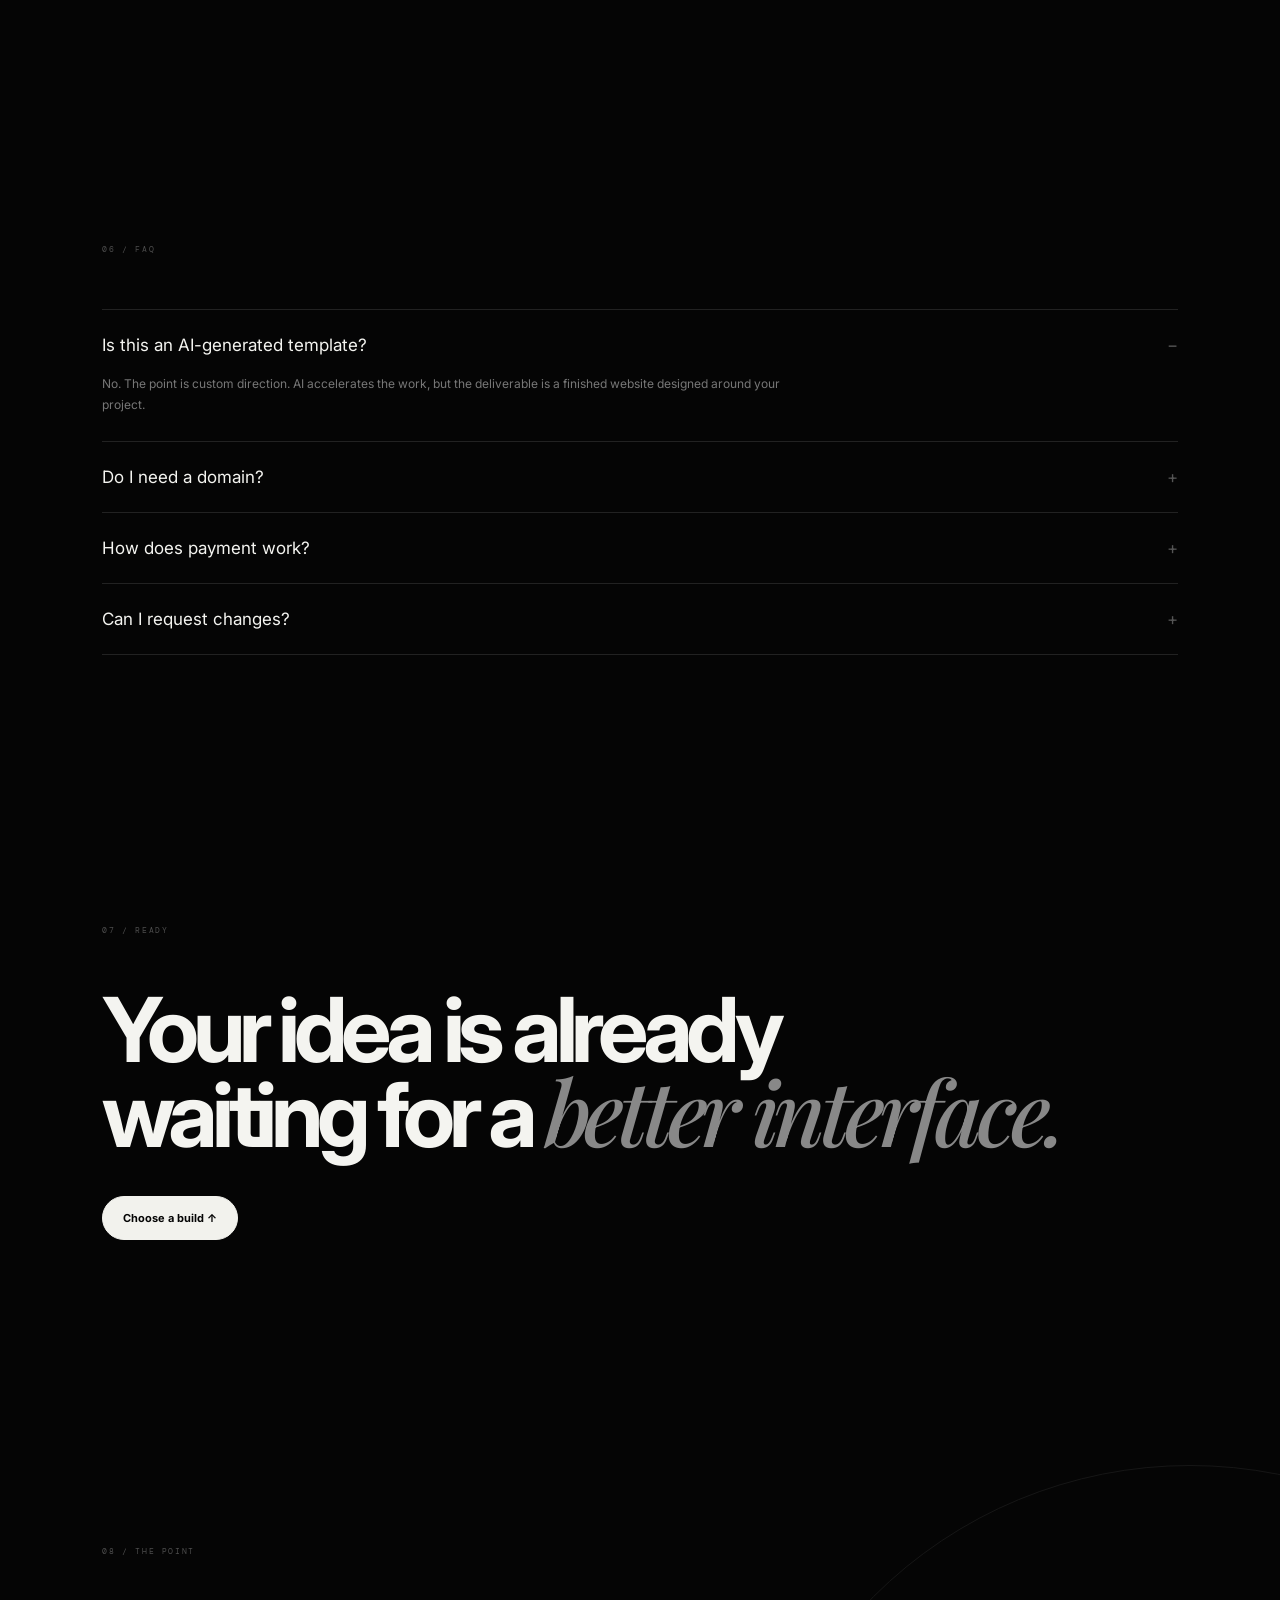
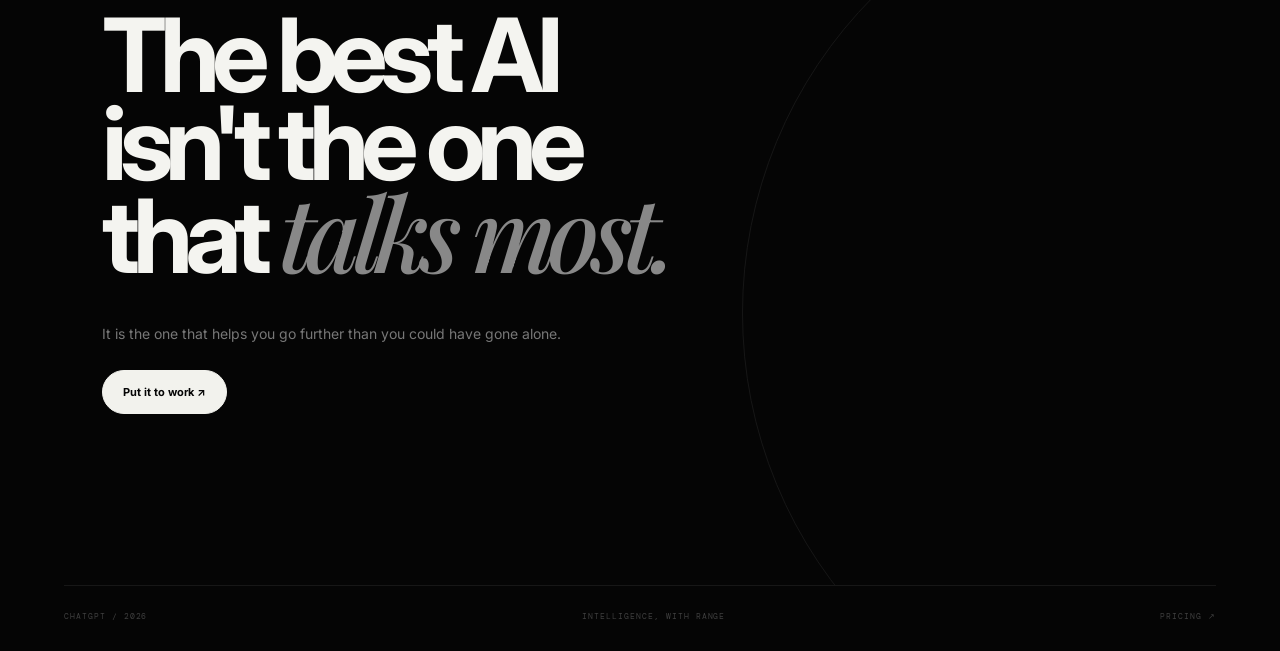
==== commit 26c42c45: "Fold pricing and purchase flow into the homepage" ====
--- a/index.html
+++ b/index.html
@@ -1 +1 @@
-<!doctype html><html lang="en"><head><meta charset="utf-8"><meta name="viewport" content="width=device-width,initial-scale=1"><meta name="theme-color" content="#050505"><meta name="description" content="ChatGPT. One intelligence. A thousand directions."><title>ChatGPT / The Intelligence Era</title><link rel="preconnect" href="https://fonts.googleapis.com"><link rel="preconnect" href="https://fonts.gstatic.com" crossorigin><link href="https://fonts.googleapis.com/css2?family=DM+Mono:wght@400;500&family=Inter:wght@400;500;600;700;800&family=Playfair+Display:ital@0,500;1,500&display=swap" rel="stylesheet"><link rel="stylesheet" href="styles.css"></head><body><div class="noise"></div><div class="cursor-glow"></div><nav class="nav"><a class="brand" href="#top"><span class="mark"><span></span><span></span><span></span><span></span><span></span></span><b>ChatGPT</b></a><div class="nav-links"><a href="#proof">Proof</a><a href="#modes">Modes</a><a href="#experience">Experience</a><a href="pricing.html">Pricing</a></div><a class="nav-cta" href="pricing.html">Build yours ↗</a></nav><main id="top"><section class="hero"><div class="hero-orbit o1"></div><div class="hero-orbit o2"></div><div class="hero-orbit o3"></div><div class="hero-star">✦</div><div class="eyebrow"><i></i> One intelligence. A thousand directions.</div><h1>Don't ask<br><em>what AI can do.</em><br>Ask what <span>you</span> can do.</h1><p class="hero-copy">ChatGPT is not one tool. It is a thinking partner that can write, code, research, reason, create and build with you.</p><div class="hero-actions"><a class="primary" href="#experience">Watch it work <span>↓</span></a><a class="secondary" href="pricing.html">See what you can buy.</a></div><div class="hero-foot"><span>01</span><span class="rule"></span><span>THE INTELLIGENCE ERA</span><span class="scroll-cue">SCROLL ↓</span></div></section><section class="manifesto" id="proof"><div class="section-label">01 / THE PROOF</div><div class="manifesto-grid"><h2>One conversation.<br>Infinite directions.<br><em>That's the point.</em></h2><div class="manifesto-side"><p>Most software makes you learn the software. ChatGPT lets you bring the problem and start there.</p><div class="stat-row"><div><b>01</b><span>CREATE</span></div><div><b>02</b><span>BUILD</span></div><div><b>03</b><span>REASON</span></div><div><b>∞</b><span>ADAPT</span></div></div></div></div></section><section class="capabilities" id="modes"><div class="capability-grid"><article><span>01 / CREATE</span><div class="cap-glyph">✧</div><h3>Make the<br>blank page <em>move.</em></h3><p>Concepts, stories, campaigns, music ideas, worlds and words. Start with nothing. Leave with direction.</p></article><article><span>02 / BUILD</span><div class="cap-glyph">⌁</div><h3>Turn an idea<br>into <em>working.</em></h3><p>Python, web apps, architecture, debugging, automation. From “could this work?” to something you can actually run.</p></article><article><span>03 / THINK</span><div class="cap-glyph">◉</div><h3>Find the<br>better <em>question.</em></h3><p>Challenge assumptions, compare paths, explain difficult ideas and expose the weak link before it costs you.</p></article></div></section><section class="arena"><div class="section-label">02 / THE STANDARD</div><div class="arena-head"><h2>The others can<br>be <em>good.</em></h2><p>Claude, Gemini, Kimi, DeepSeek, Perplexity. They all bring serious capabilities. Competition is useful. But the bar here is not “can it answer?” The bar is <strong>how far can it take you?</strong></p></div><div class="standard"><div><span>RANGE</span><b>CREATE / CODE / REASON / RESEARCH</b></div><div><span>ADAPTATION</span><b>THE PROBLEM CHANGES. THE PARTNER CHANGES WITH IT.</b></div><div><span>AMBITION</span><b>DON'T JUST ANSWER. HELP FINISH THE THING.</b></div></div></section><section class="experience" id="experience"><div class="section-label">03 / DON'T TYPE. CHOOSE.</div><div class="experience-head"><div><h2>Watch one mind<br><em>change gears.</em></h2><p>Pick a challenge. Each response is deliberately designed to demonstrate a different kind of capability. No fake textbox. No theater.</p></div><div class="mode-status"><i></i> DEMONSTRATION MODE</div></div><div class="demo-stage"><aside class="prompt-rail"><button class="prompt active" data-demo="code"><span>BUILD</span><b>Make a website</b><small>Turn a vague idea into a real product.</small></button><button class="prompt" data-demo="strategy"><span>THINK</span><b>Destroy my plan</b><small>Find the expensive mistake before I do.</small></button><button class="prompt" data-demo="creative"><span>CREATE</span><b>Make it unforgettable</b><small>Give a weak idea a point of view.</small></button><button class="prompt" data-demo="science"><span>EXPLAIN</span><b>Make the impossible clear</b><small>Keep the truth. Lose the fog.</small></button></aside><div class="answer-stage"><div class="answer-top"><span>CHATGPT</span><span id="answerMode">BUILD / ARCHITECT</span></div><div class="answer-body"><div class="answer-kicker">THE REQUEST</div><h3 id="answerTitle">Build a landing page that feels expensive.</h3><div class="answer-line"></div><div class="answer-content" id="answerContent"><p>Start by removing everything that looks like a template.</p><div class="code-art"><span>01</span><code>define the visual language</code><span>02</span><code>make hierarchy unavoidable</code><span>03</span><code>animate only what matters</code><span>04</span><code>ship the thing</code></div><p class="answer-last">The result should not announce that it was built by AI. It should make people wonder who built it.</p></div></div><div class="answer-bottom"><span>THINKING COMPLETE</span><span>✦</span></div></div></div></section><section class="finale"><div class="finale-orbit"></div><div class="section-label">04 / THE POINT</div><h2>The best AI<br>isn't the one<br>that <em>talks most.</em></h2><p>It is the one that helps you go further than you could have gone alone.</p><a class="primary" href="pricing.html">Put it to work ↗</a></section></main><footer><span>CHATGPT / 2026</span><span>INTELLIGENCE, WITH RANGE</span><span><a href="pricing.html" style="color:inherit;text-decoration:none">PRICING ↗</a></span></footer><script src="script.js"></script></body></html>+<!doctype html><html lang="en"><head><meta charset="utf-8"><meta name="viewport" content="width=device-width,initial-scale=1"><meta name="theme-color" content="#050505"><meta name="description" content="ChatGPT. One intelligence. A thousand directions."><title>ChatGPT / The Intelligence Era</title><link rel="preconnect" href="https://fonts.googleapis.com"><link rel="preconnect" href="https://fonts.gstatic.com" crossorigin><link href="https://fonts.googleapis.com/css2?family=DM+Mono:wght@400;500&family=Inter:wght@400;500;600;700;800&family=Playfair+Display:ital@0,500;1,500&display=swap" rel="stylesheet"><link rel="stylesheet" href="styles.css"></head><body><div class="noise"></div><div class="cursor-glow"></div><nav class="nav"><a class="brand" href="#top"><span class="mark"><span></span><span></span><span></span><span></span><span></span></span><b>ChatGPT</b></a><div class="nav-links"><a href="#proof">Proof</a><a href="#modes">Modes</a><a href="#experience">Experience</a><a href="#pricing">Pricing</a></div><a class="nav-cta" href="#pricing">Build yours ↗</a></nav><main id="top"><section class="hero"><div class="hero-orbit o1"></div><div class="hero-orbit o2"></div><div class="hero-orbit o3"></div><div class="hero-star">✦</div><div class="eyebrow"><i></i> One intelligence. A thousand directions.</div><h1>Don't ask<br><em>what AI can do.</em><br>Ask what <span>you</span> can do.</h1><p class="hero-copy">ChatGPT is not one tool. It is a thinking partner that can write, code, research, reason, create and build with you.</p><div class="hero-actions"><a class="primary" href="#experience">Watch it work <span>↓</span></a><a class="secondary" href="#pricing">See what you can buy.</a></div><div class="hero-foot"><span>01</span><span class="rule"></span><span>THE INTELLIGENCE ERA</span><span class="scroll-cue">SCROLL ↓</span></div></section><section class="manifesto" id="proof"><div class="section-label">01 / THE PROOF</div><div class="manifesto-grid"><h2>One conversation.<br>Infinite directions.<br><em>That's the point.</em></h2><div class="manifesto-side"><p>Most software makes you learn the software. ChatGPT lets you bring the problem and start there.</p><div class="stat-row"><div><b>01</b><span>CREATE</span></div><div><b>02</b><span>BUILD</span></div><div><b>03</b><span>REASON</span></div><div><b>∞</b><span>ADAPT</span></div></div></div></div></section><section class="capabilities" id="modes"><div class="capability-grid"><article><span>01 / CREATE</span><div class="cap-glyph">✧</div><h3>Make the<br>blank page <em>move.</em></h3><p>Concepts, stories, campaigns, music ideas, worlds and words. Start with nothing. Leave with direction.</p></article><article><span>02 / BUILD</span><div class="cap-glyph">⌁</div><h3>Turn an idea<br>into <em>working.</em></h3><p>Python, web apps, architecture, debugging, automation. From “could this work?” to something you can actually run.</p></article><article><span>03 / THINK</span><div class="cap-glyph">◉</div><h3>Find the<br>better <em>question.</em></h3><p>Challenge assumptions, compare paths, explain difficult ideas and expose the weak link before it costs you.</p></article></div></section><section class="arena"><div class="section-label">02 / THE STANDARD</div><div class="arena-head"><h2>The others can<br>be <em>good.</em></h2><p>Claude, Gemini, Kimi, DeepSeek, Perplexity. They all bring serious capabilities. Competition is useful. But the bar here is not “can it answer?” The bar is <strong>how far can it take you?</strong></p></div><div class="standard"><div><span>RANGE</span><b>CREATE / CODE / REASON / RESEARCH</b></div><div><span>ADAPTATION</span><b>THE PROBLEM CHANGES. THE PARTNER CHANGES WITH IT.</b></div><div><span>AMBITION</span><b>DON'T JUST ANSWER. HELP FINISH THE THING.</b></div></div></section><section class="experience" id="experience"><div class="section-label">03 / DON'T TYPE. CHOOSE.</div><div class="experience-head"><div><h2>Watch one mind<br><em>change gears.</em></h2><p>Pick a challenge. Each response is deliberately designed to demonstrate a different kind of capability. No fake textbox. No theater.</p></div><div class="mode-status"><i></i> DEMONSTRATION MODE</div></div><div class="demo-stage"><aside class="prompt-rail"><button class="prompt active" data-demo="code"><span>BUILD</span><b>Make a website</b><small>Turn a vague idea into a real product.</small></button><button class="prompt" data-demo="strategy"><span>THINK</span><b>Destroy my plan</b><small>Find the expensive mistake before I do.</small></button><button class="prompt" data-demo="creative"><span>CREATE</span><b>Make it unforgettable</b><small>Give a weak idea a point of view.</small></button><button class="prompt" data-demo="science"><span>EXPLAIN</span><b>Make the impossible clear</b><small>Keep the truth. Lose the fog.</small></button></aside><div class="answer-stage"><div class="answer-top"><span>CHATGPT</span><span id="answerMode">BUILD / ARCHITECT</span></div><div class="answer-body"><div class="answer-kicker">THE REQUEST</div><h3 id="answerTitle">Build a landing page that feels expensive.</h3><div class="answer-line"></div><div class="answer-content" id="answerContent"><p>Start by removing everything that looks like a template.</p><div class="code-art"><span>01</span><code>define the visual language</code><span>02</span><code>make hierarchy unavoidable</code><span>03</span><code>animate only what matters</code><span>04</span><code>ship the thing</code></div><p class="answer-last">The result should not announce that it was built by AI. It should make people wonder who built it.</p></div></div><div class="answer-bottom"><span>THINKING COMPLETE</span><span>✦</span></div></div></div></section><section class="pricing-hero" id="pricing"><div class="section-label">04 / PRICING</div><h1>Intelligence is<br><em>useful.</em> Make it<br>beautiful.</h1><p>Choose the build that fits the project. Every option is designed to turn an idea into something real, not into another empty demo.</p></section><section class="plans"><article class="plan"><div class="plan-top"><span>STARTER</span><b>$29</b></div><h2>Make the first impression.</h2><p>For a single landing page that needs to look dramatically better than a template.</p><ul><li>One responsive landing page</li><li>Custom visual direction</li><li>AI-assisted copy structure</li><li>Mobile optimization</li><li>Deployment-ready files</li></ul><a class="buy-button" href="https://buy.stripe.com/REPLACE_STARTER">Choose Starter ↗</a><small>Stripe checkout · Replace this link with your Stripe Payment Link</small></article><article class="plan featured"><div class="popular">MOST POPULAR</div><div class="plan-top"><span>BUSINESS</span><b>$99</b></div><h2>Build something people remember.</h2><p>A complete small-business site with a visual identity, structure and interactions that do not smell like a template.</p><ul><li>Up to 5 pages</li><li>Custom visual system</li><li>Responsive design</li><li>Forms and interactions</li><li>SEO-ready structure</li><li>One revision</li></ul><a class="buy-button" href="https://buy.stripe.com/REPLACE_BUSINESS">Choose Business ↗</a><small>Stripe checkout · Replace this link with your Stripe Payment Link</small></article><article class="plan"><div class="plan-top"><span>SIGNATURE</span><b>$249</b></div><h2>Stop looking like everyone else.</h2><p>A custom experience for a brand, creator or product that deserves more than a theme.</p><ul><li>Custom multi-page experience</li><li>Advanced motion and interactions</li><li>Custom art direction</li><li>Performance optimization</li><li>Deployment support</li><li>Three revisions</li></ul><a class="buy-button" href="https://buy.stripe.com/REPLACE_SIGNATURE">Choose Signature ↗</a><small>Stripe checkout · Replace this link with your Stripe Payment Link</small></article></section><section class="process"><div class="section-label">05 / WHAT HAPPENS NEXT</div><div class="process-grid"><div><span>01</span><h3>You describe it.</h3><p>Tell us what you're building, who it is for and what should happen when someone lands on it.</p></div><div><span>02</span><h3>We build it.</h3><p>The visual direction, structure, copy and code get shaped into one coherent experience.</p></div><div><span>03</span><h3>You receive it.</h3><p>You get the finished site and the files needed to publish it. No mysterious lock-in.</p></div></div></section><section class="faq"><div class="section-label">06 / FAQ</div><details open><summary>Is this an AI-generated template?</summary><p>No. The point is custom direction. AI accelerates the work, but the deliverable is a finished website designed around your project.</p></details><details><summary>Do I need a domain?</summary><p>No. You can start with a free deployment URL and connect your own domain later.</p></details><details><summary>How does payment work?</summary><p>Payment is handled through Stripe. The purchase buttons above are placeholders until your Stripe Payment Links or Checkout URLs are added.</p></details><details><summary>Can I request changes?</summary><p>Starter includes the delivered build. Business includes one revision. Signature includes three.</p></details></section><section class="pricing-final"><div class="section-label">07 / READY</div><h2>Your idea is already<br>waiting for a <em>better interface.</em></h2><a class="primary" href="#pricing">Choose a build ↑</a></section><section class="finale"><div class="finale-orbit"></div><div class="section-label">08 / THE POINT</div><h2>The best AI<br>isn't the one<br>that <em>talks most.</em></h2><p>It is the one that helps you go further than you could have gone alone.</p><a class="primary" href="#pricing">Put it to work ↗</a></section></main><footer><span>CHATGPT / 2026</span><span>INTELLIGENCE, WITH RANGE</span><span><a href="#pricing" style="color:inherit;text-decoration:none">PRICING ↗</a></span></footer><script src="script.js"></script></body></html>
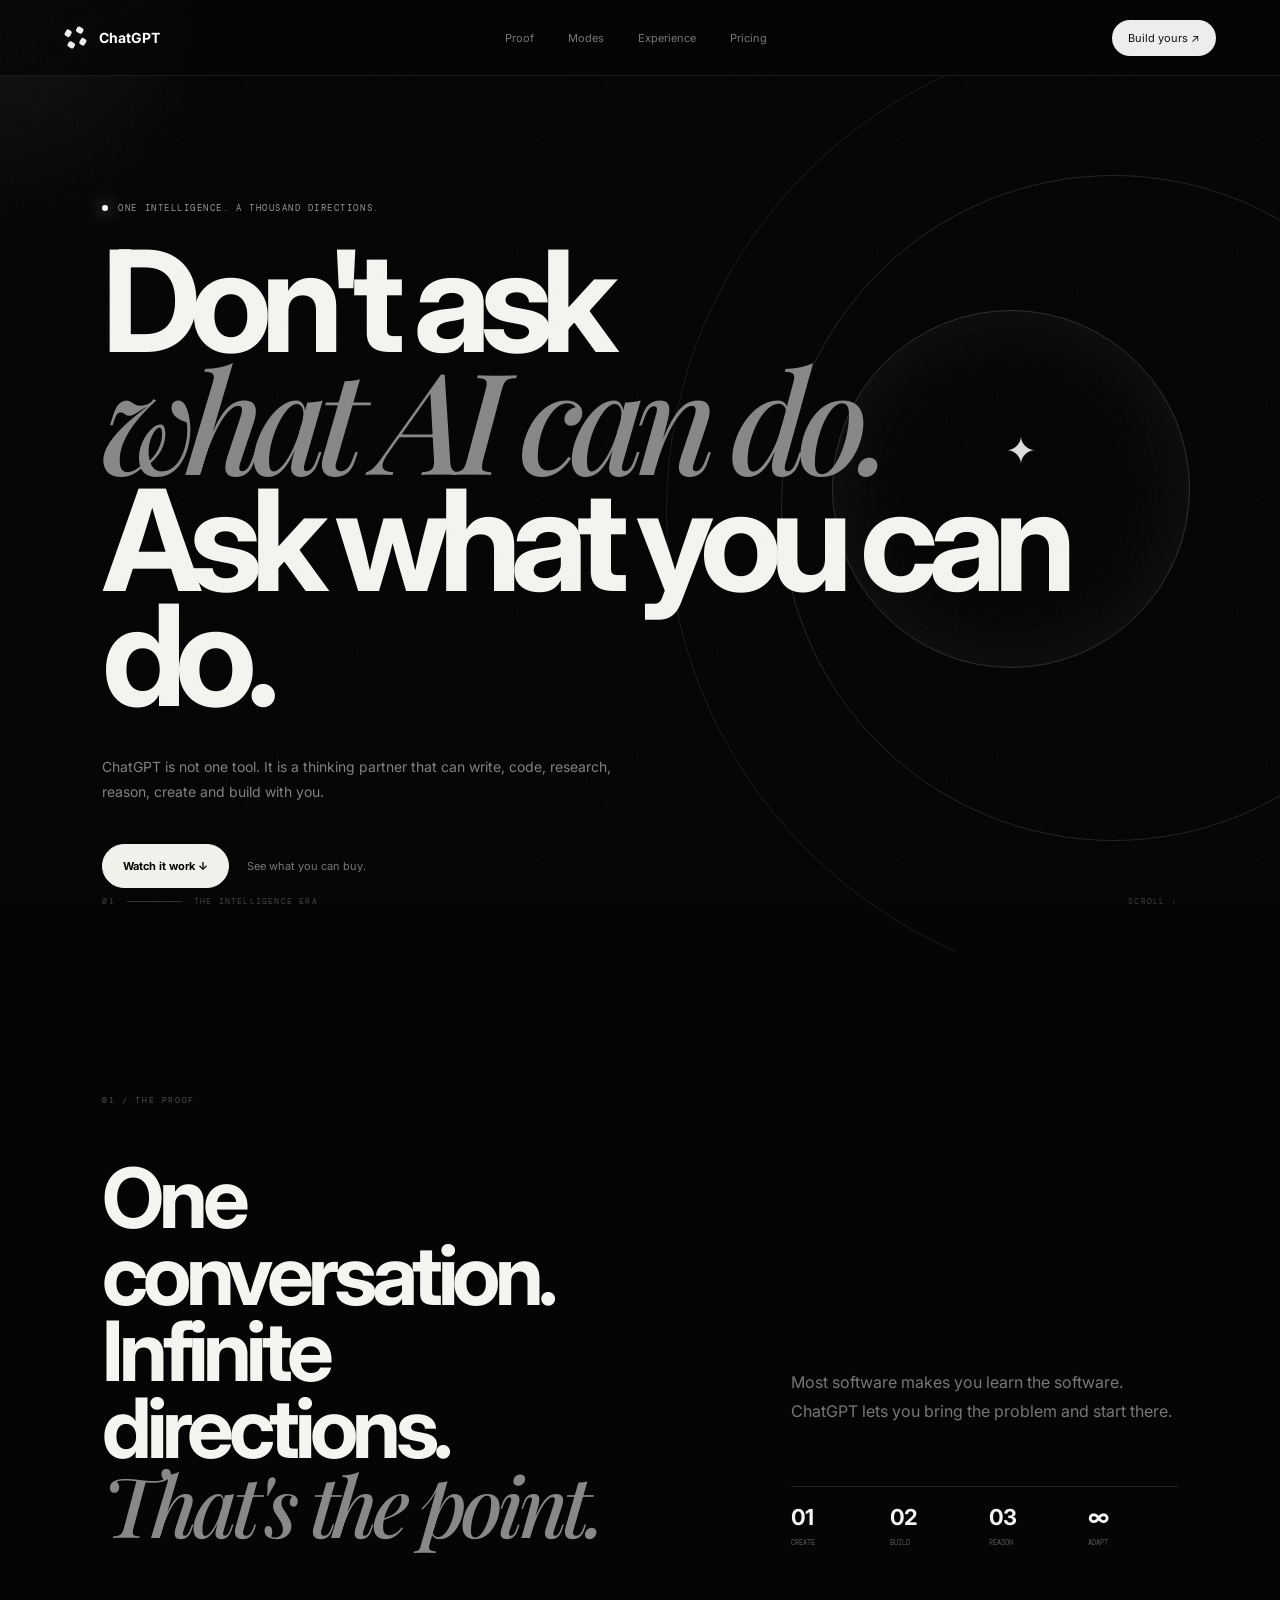
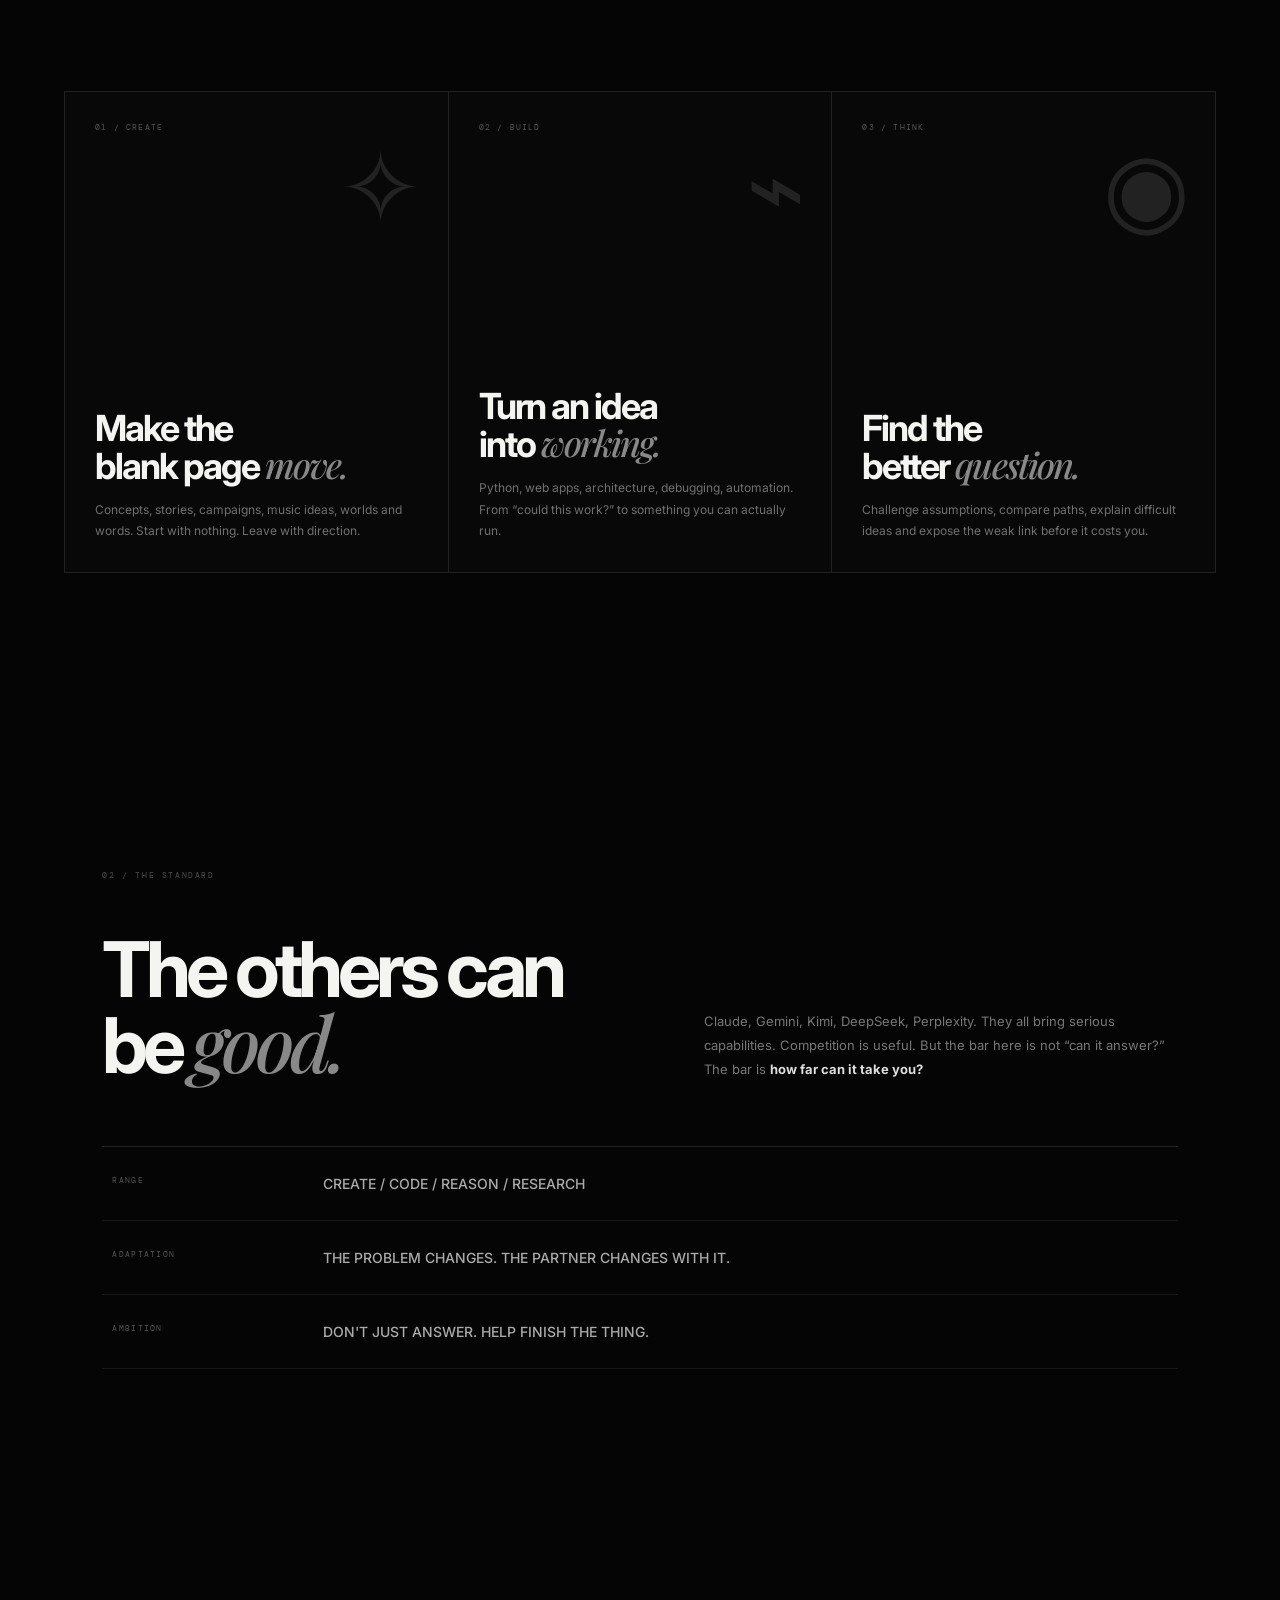
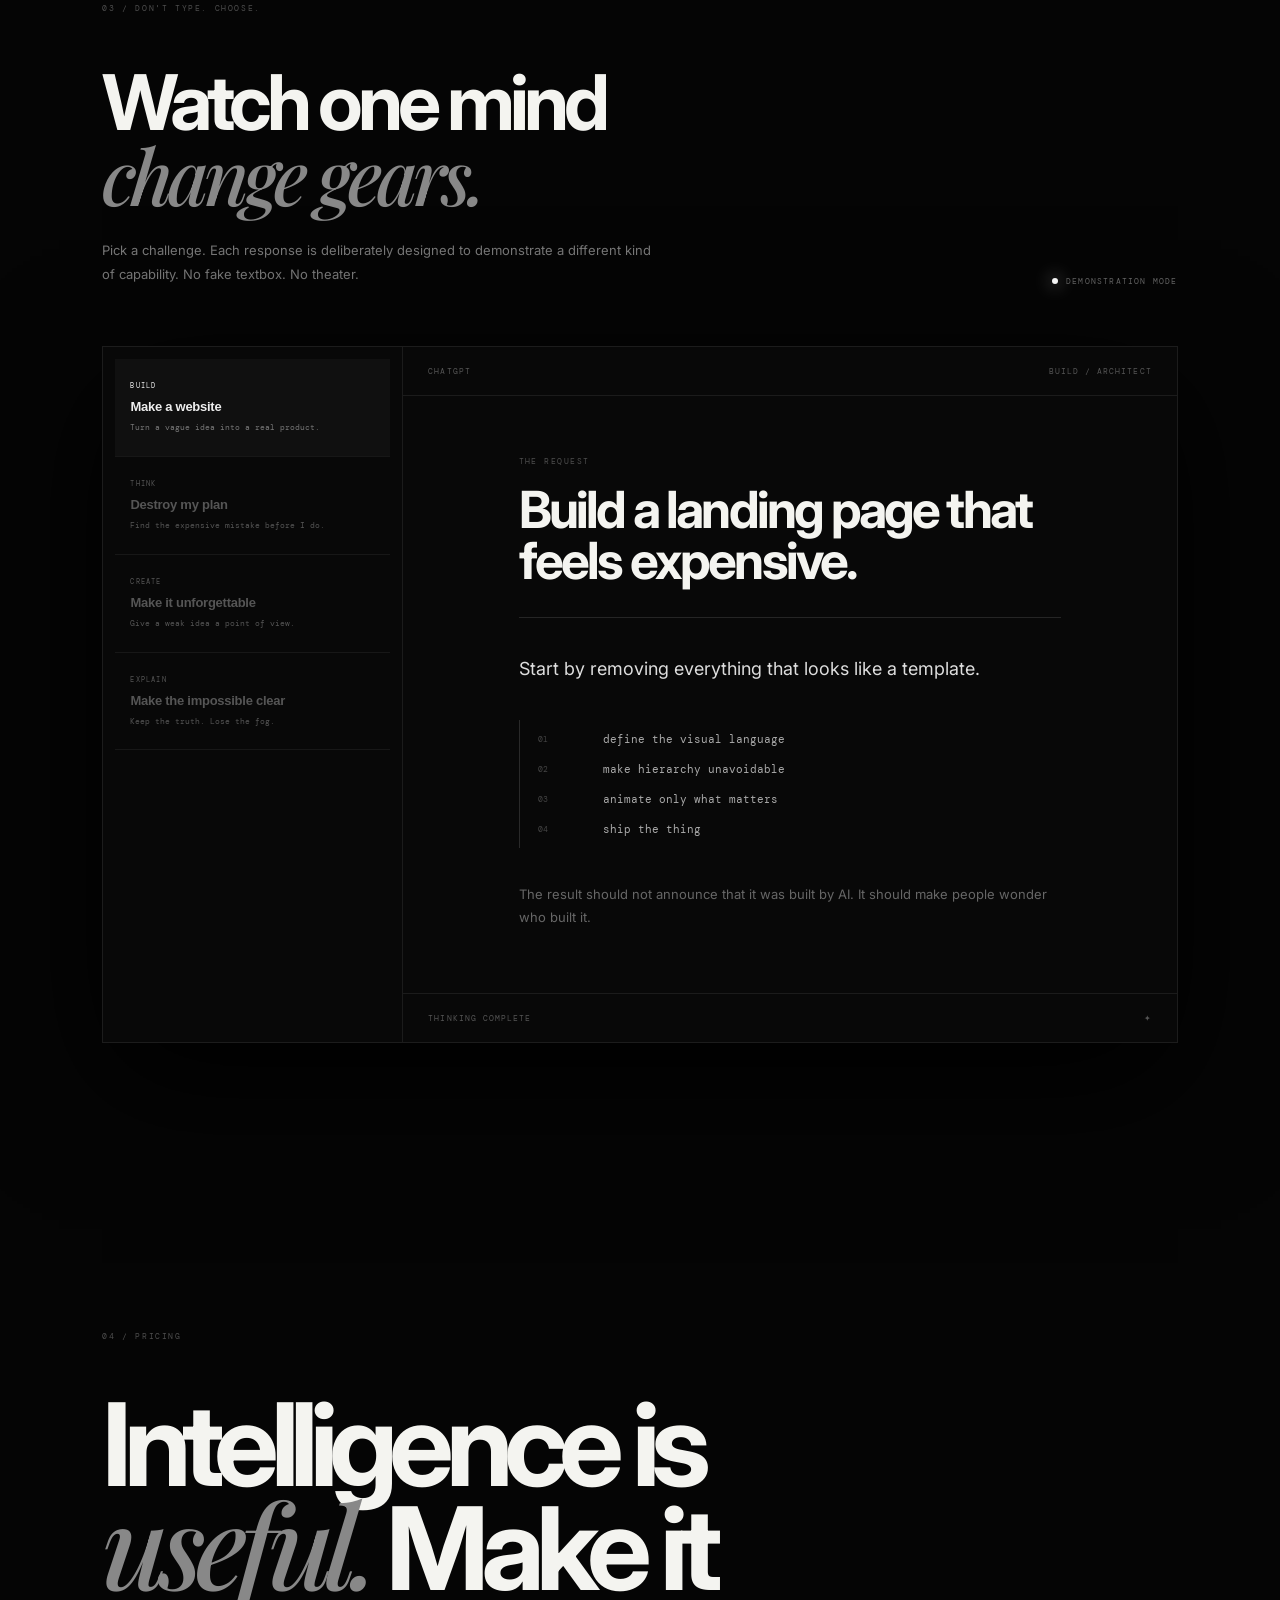
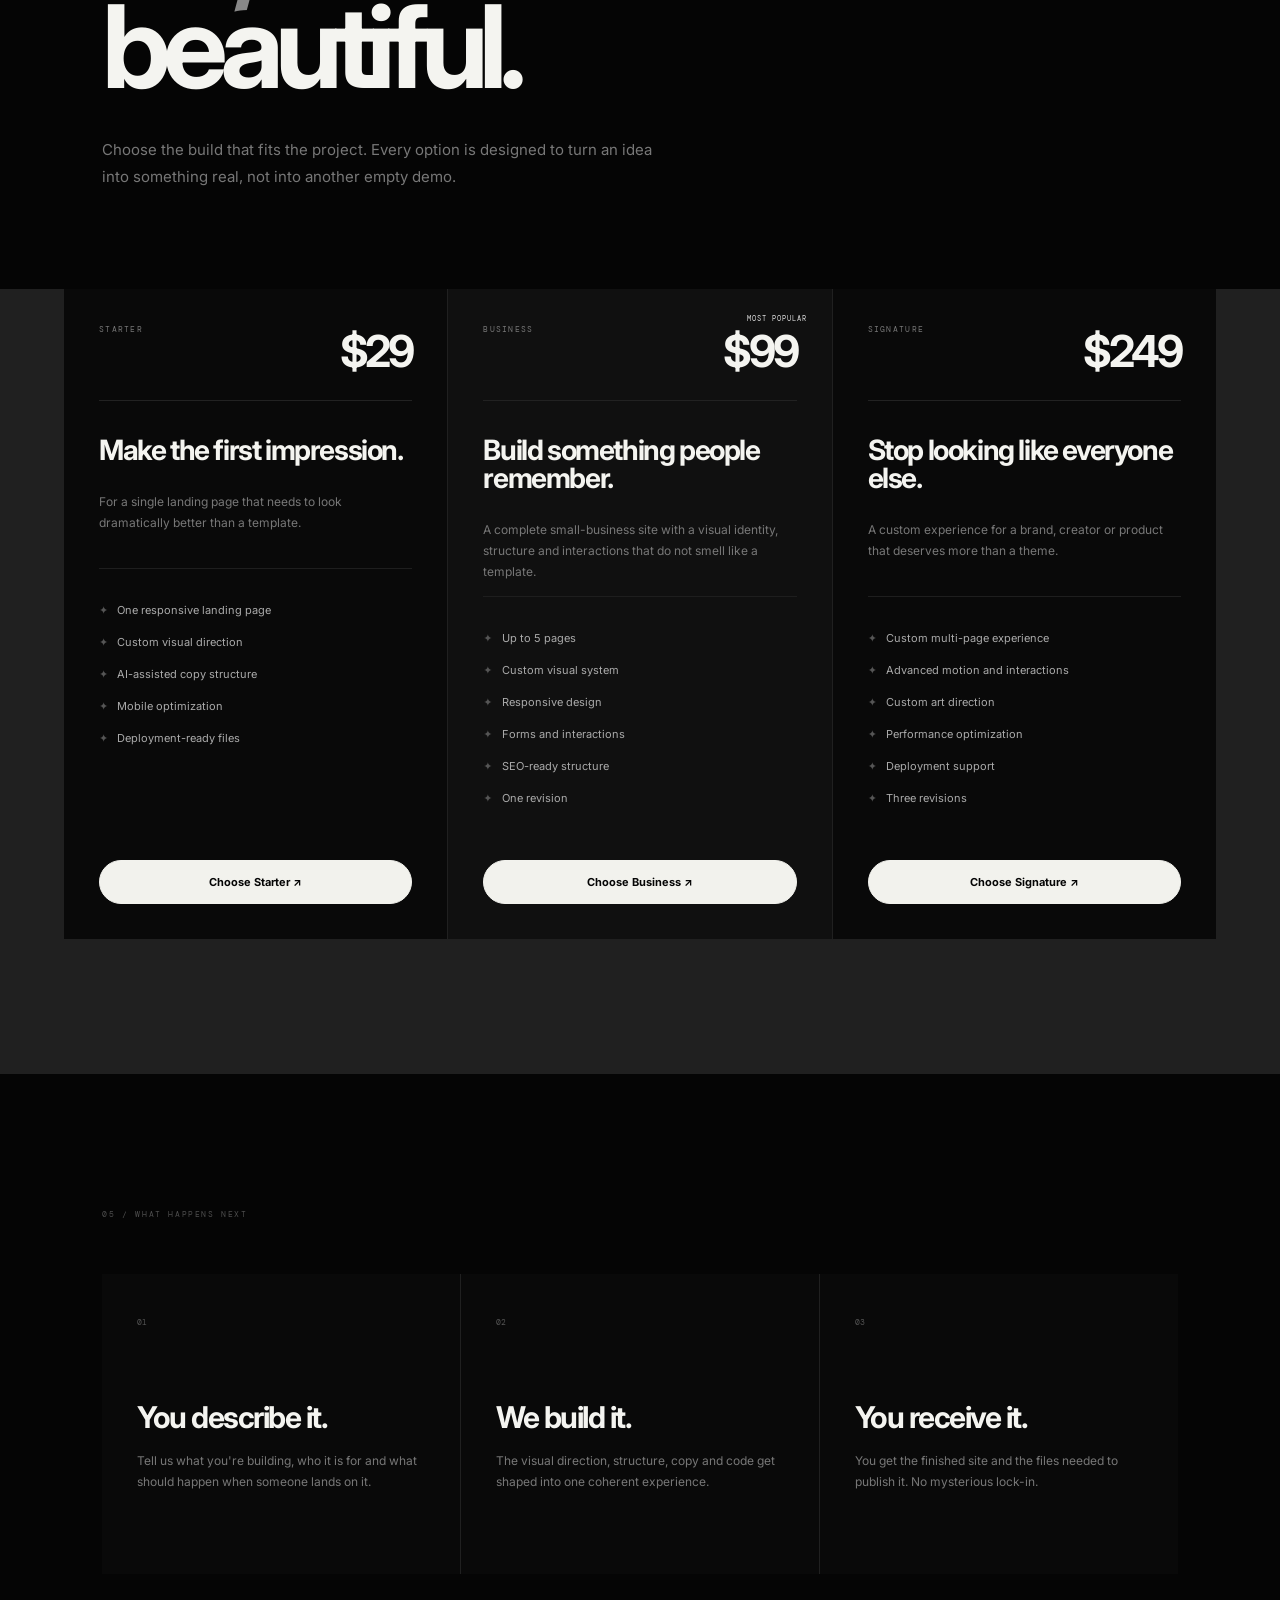
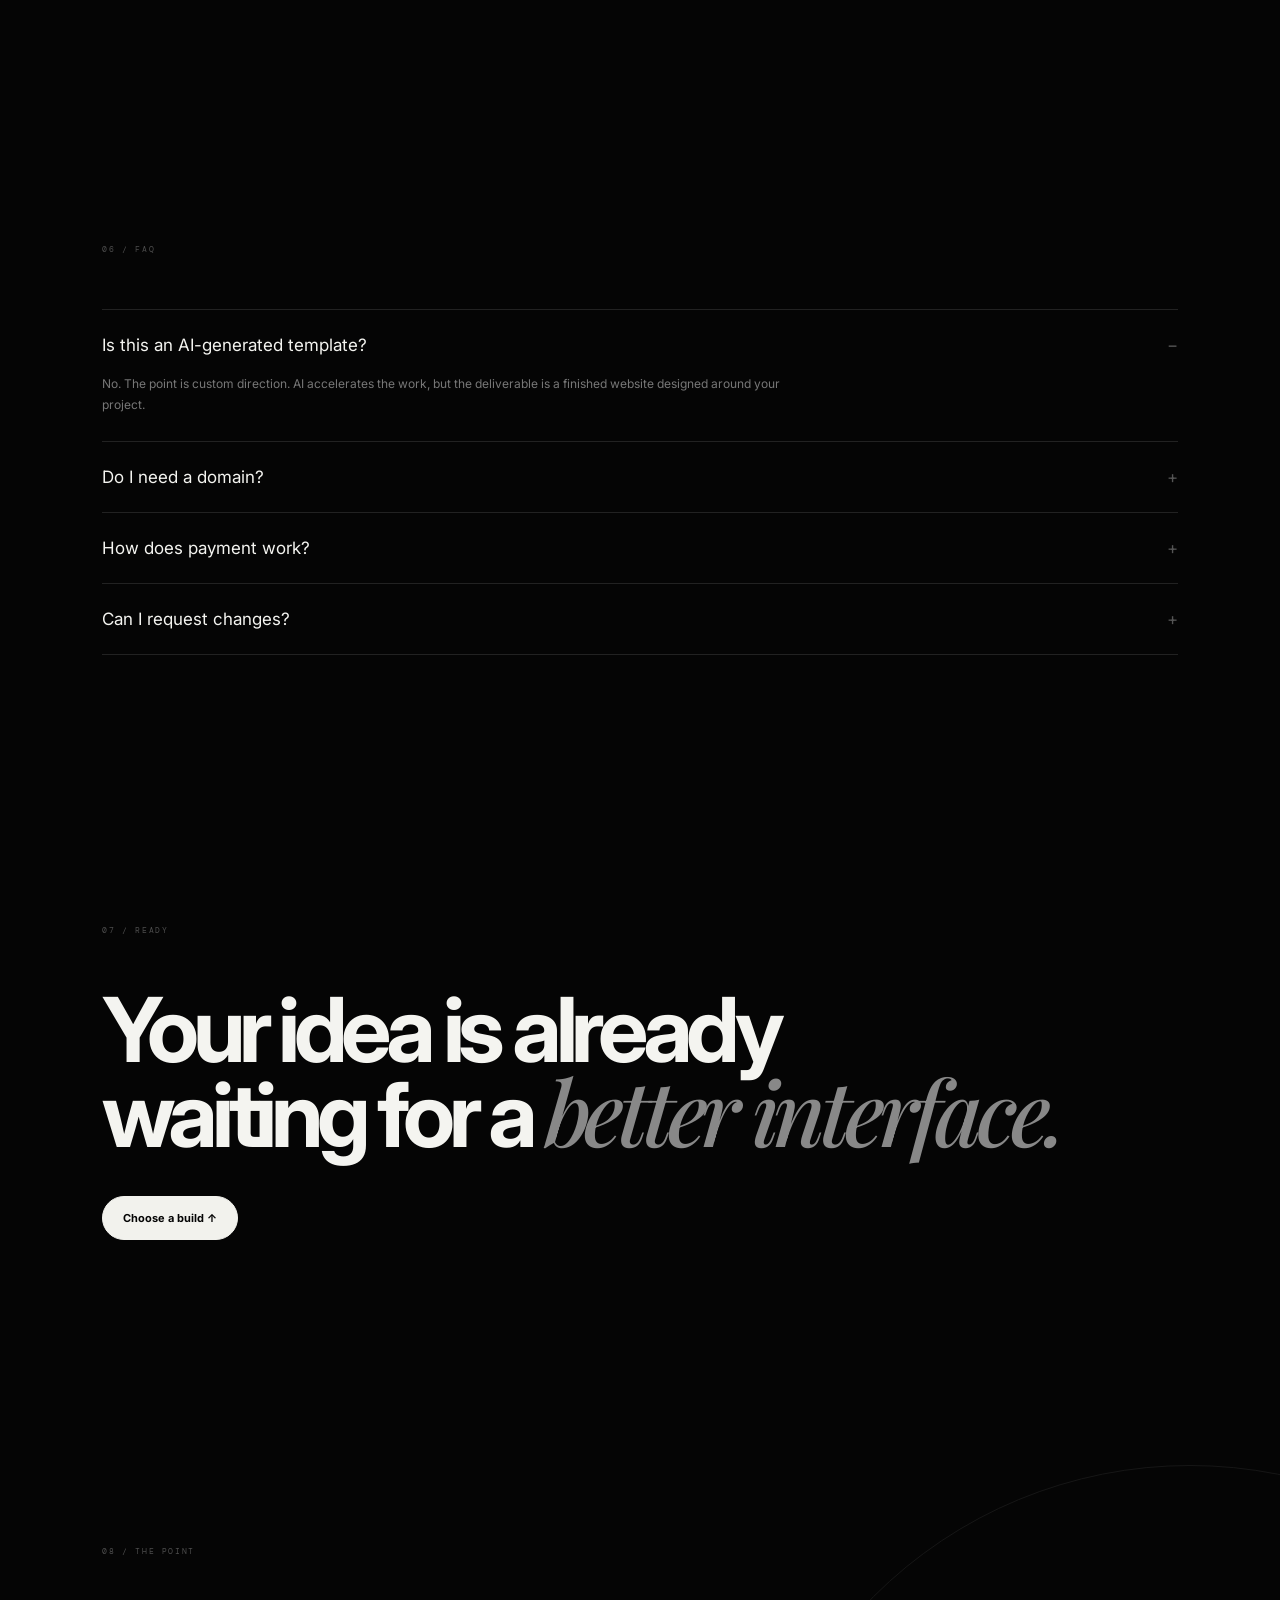
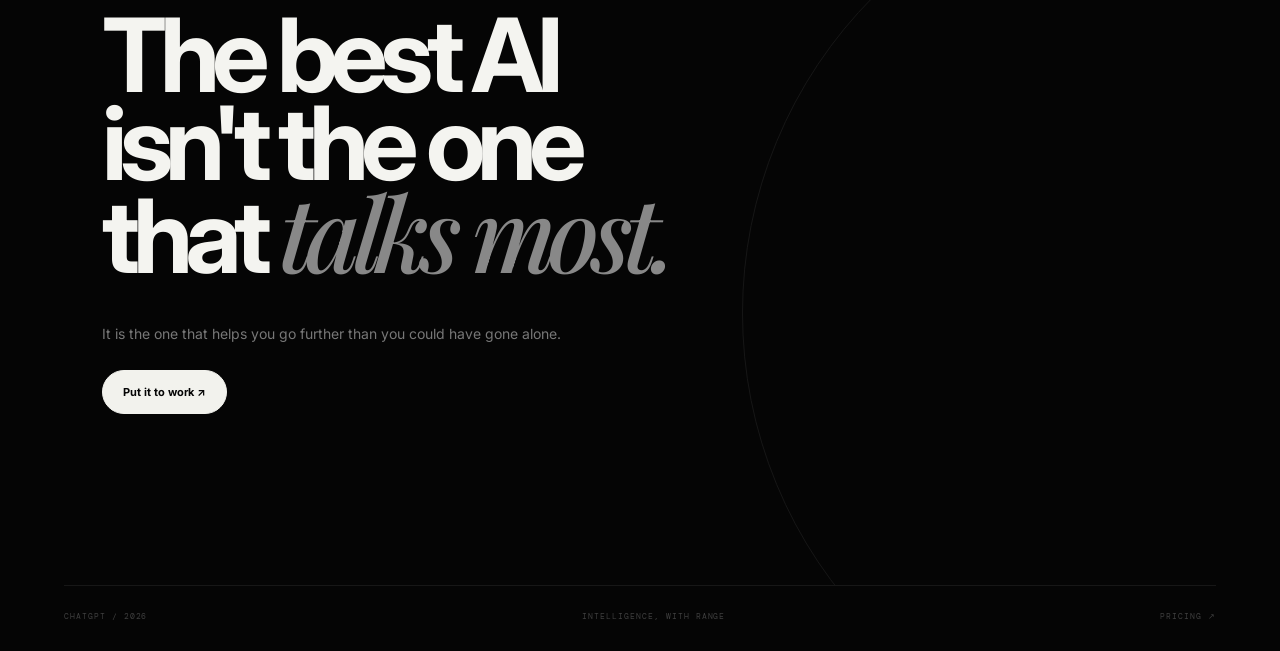
==== commit 93f9fd3c: "Connect homepage pricing cards to live Stripe checkout" ====
--- a/index.html
+++ b/index.html
@@ -1 +1 @@
-<!doctype html><html lang="en"><head><meta charset="utf-8"><meta name="viewport" content="width=device-width,initial-scale=1"><meta name="theme-color" content="#050505"><meta name="description" content="ChatGPT. One intelligence. A thousand directions."><title>ChatGPT / The Intelligence Era</title><link rel="preconnect" href="https://fonts.googleapis.com"><link rel="preconnect" href="https://fonts.gstatic.com" crossorigin><link href="https://fonts.googleapis.com/css2?family=DM+Mono:wght@400;500&family=Inter:wght@400;500;600;700;800&family=Playfair+Display:ital@0,500;1,500&display=swap" rel="stylesheet"><link rel="stylesheet" href="styles.css"></head><body><div class="noise"></div><div class="cursor-glow"></div><nav class="nav"><a class="brand" href="#top"><span class="mark"><span></span><span></span><span></span><span></span><span></span></span><b>ChatGPT</b></a><div class="nav-links"><a href="#proof">Proof</a><a href="#modes">Modes</a><a href="#experience">Experience</a><a href="#pricing">Pricing</a></div><a class="nav-cta" href="#pricing">Build yours ↗</a></nav><main id="top"><section class="hero"><div class="hero-orbit o1"></div><div class="hero-orbit o2"></div><div class="hero-orbit o3"></div><div class="hero-star">✦</div><div class="eyebrow"><i></i> One intelligence. A thousand directions.</div><h1>Don't ask<br><em>what AI can do.</em><br>Ask what <span>you</span> can do.</h1><p class="hero-copy">ChatGPT is not one tool. It is a thinking partner that can write, code, research, reason, create and build with you.</p><div class="hero-actions"><a class="primary" href="#experience">Watch it work <span>↓</span></a><a class="secondary" href="#pricing">See what you can buy.</a></div><div class="hero-foot"><span>01</span><span class="rule"></span><span>THE INTELLIGENCE ERA</span><span class="scroll-cue">SCROLL ↓</span></div></section><section class="manifesto" id="proof"><div class="section-label">01 / THE PROOF</div><div class="manifesto-grid"><h2>One conversation.<br>Infinite directions.<br><em>That's the point.</em></h2><div class="manifesto-side"><p>Most software makes you learn the software. ChatGPT lets you bring the problem and start there.</p><div class="stat-row"><div><b>01</b><span>CREATE</span></div><div><b>02</b><span>BUILD</span></div><div><b>03</b><span>REASON</span></div><div><b>∞</b><span>ADAPT</span></div></div></div></div></section><section class="capabilities" id="modes"><div class="capability-grid"><article><span>01 / CREATE</span><div class="cap-glyph">✧</div><h3>Make the<br>blank page <em>move.</em></h3><p>Concepts, stories, campaigns, music ideas, worlds and words. Start with nothing. Leave with direction.</p></article><article><span>02 / BUILD</span><div class="cap-glyph">⌁</div><h3>Turn an idea<br>into <em>working.</em></h3><p>Python, web apps, architecture, debugging, automation. From “could this work?” to something you can actually run.</p></article><article><span>03 / THINK</span><div class="cap-glyph">◉</div><h3>Find the<br>better <em>question.</em></h3><p>Challenge assumptions, compare paths, explain difficult ideas and expose the weak link before it costs you.</p></article></div></section><section class="arena"><div class="section-label">02 / THE STANDARD</div><div class="arena-head"><h2>The others can<br>be <em>good.</em></h2><p>Claude, Gemini, Kimi, DeepSeek, Perplexity. They all bring serious capabilities. Competition is useful. But the bar here is not “can it answer?” The bar is <strong>how far can it take you?</strong></p></div><div class="standard"><div><span>RANGE</span><b>CREATE / CODE / REASON / RESEARCH</b></div><div><span>ADAPTATION</span><b>THE PROBLEM CHANGES. THE PARTNER CHANGES WITH IT.</b></div><div><span>AMBITION</span><b>DON'T JUST ANSWER. HELP FINISH THE THING.</b></div></div></section><section class="experience" id="experience"><div class="section-label">03 / DON'T TYPE. CHOOSE.</div><div class="experience-head"><div><h2>Watch one mind<br><em>change gears.</em></h2><p>Pick a challenge. Each response is deliberately designed to demonstrate a different kind of capability. No fake textbox. No theater.</p></div><div class="mode-status"><i></i> DEMONSTRATION MODE</div></div><div class="demo-stage"><aside class="prompt-rail"><button class="prompt active" data-demo="code"><span>BUILD</span><b>Make a website</b><small>Turn a vague idea into a real product.</small></button><button class="prompt" data-demo="strategy"><span>THINK</span><b>Destroy my plan</b><small>Find the expensive mistake before I do.</small></button><button class="prompt" data-demo="creative"><span>CREATE</span><b>Make it unforgettable</b><small>Give a weak idea a point of view.</small></button><button class="prompt" data-demo="science"><span>EXPLAIN</span><b>Make the impossible clear</b><small>Keep the truth. Lose the fog.</small></button></aside><div class="answer-stage"><div class="answer-top"><span>CHATGPT</span><span id="answerMode">BUILD / ARCHITECT</span></div><div class="answer-body"><div class="answer-kicker">THE REQUEST</div><h3 id="answerTitle">Build a landing page that feels expensive.</h3><div class="answer-line"></div><div class="answer-content" id="answerContent"><p>Start by removing everything that looks like a template.</p><div class="code-art"><span>01</span><code>define the visual language</code><span>02</span><code>make hierarchy unavoidable</code><span>03</span><code>animate only what matters</code><span>04</span><code>ship the thing</code></div><p class="answer-last">The result should not announce that it was built by AI. It should make people wonder who built it.</p></div></div><div class="answer-bottom"><span>THINKING COMPLETE</span><span>✦</span></div></div></div></section><section class="pricing-hero" id="pricing"><div class="section-label">04 / PRICING</div><h1>Intelligence is<br><em>useful.</em> Make it<br>beautiful.</h1><p>Choose the build that fits the project. Every option is designed to turn an idea into something real, not into another empty demo.</p></section><section class="plans"><article class="plan"><div class="plan-top"><span>STARTER</span><b>$29</b></div><h2>Make the first impression.</h2><p>For a single landing page that needs to look dramatically better than a template.</p><ul><li>One responsive landing page</li><li>Custom visual direction</li><li>AI-assisted copy structure</li><li>Mobile optimization</li><li>Deployment-ready files</li></ul><a class="buy-button" href="https://buy.stripe.com/REPLACE_STARTER">Choose Starter ↗</a><small>Stripe checkout · Replace this link with your Stripe Payment Link</small></article><article class="plan featured"><div class="popular">MOST POPULAR</div><div class="plan-top"><span>BUSINESS</span><b>$99</b></div><h2>Build something people remember.</h2><p>A complete small-business site with a visual identity, structure and interactions that do not smell like a template.</p><ul><li>Up to 5 pages</li><li>Custom visual system</li><li>Responsive design</li><li>Forms and interactions</li><li>SEO-ready structure</li><li>One revision</li></ul><a class="buy-button" href="https://buy.stripe.com/REPLACE_BUSINESS">Choose Business ↗</a><small>Stripe checkout · Replace this link with your Stripe Payment Link</small></article><article class="plan"><div class="plan-top"><span>SIGNATURE</span><b>$249</b></div><h2>Stop looking like everyone else.</h2><p>A custom experience for a brand, creator or product that deserves more than a theme.</p><ul><li>Custom multi-page experience</li><li>Advanced motion and interactions</li><li>Custom art direction</li><li>Performance optimization</li><li>Deployment support</li><li>Three revisions</li></ul><a class="buy-button" href="https://buy.stripe.com/REPLACE_SIGNATURE">Choose Signature ↗</a><small>Stripe checkout · Replace this link with your Stripe Payment Link</small></article></section><section class="process"><div class="section-label">05 / WHAT HAPPENS NEXT</div><div class="process-grid"><div><span>01</span><h3>You describe it.</h3><p>Tell us what you're building, who it is for and what should happen when someone lands on it.</p></div><div><span>02</span><h3>We build it.</h3><p>The visual direction, structure, copy and code get shaped into one coherent experience.</p></div><div><span>03</span><h3>You receive it.</h3><p>You get the finished site and the files needed to publish it. No mysterious lock-in.</p></div></div></section><section class="faq"><div class="section-label">06 / FAQ</div><details open><summary>Is this an AI-generated template?</summary><p>No. The point is custom direction. AI accelerates the work, but the deliverable is a finished website designed around your project.</p></details><details><summary>Do I need a domain?</summary><p>No. You can start with a free deployment URL and connect your own domain later.</p></details><details><summary>How does payment work?</summary><p>Payment is handled through Stripe. The purchase buttons above are placeholders until your Stripe Payment Links or Checkout URLs are added.</p></details><details><summary>Can I request changes?</summary><p>Starter includes the delivered build. Business includes one revision. Signature includes three.</p></details></section><section class="pricing-final"><div class="section-label">07 / READY</div><h2>Your idea is already<br>waiting for a <em>better interface.</em></h2><a class="primary" href="#pricing">Choose a build ↑</a></section><section class="finale"><div class="finale-orbit"></div><div class="section-label">08 / THE POINT</div><h2>The best AI<br>isn't the one<br>that <em>talks most.</em></h2><p>It is the one that helps you go further than you could have gone alone.</p><a class="primary" href="#pricing">Put it to work ↗</a></section></main><footer><span>CHATGPT / 2026</span><span>INTELLIGENCE, WITH RANGE</span><span><a href="#pricing" style="color:inherit;text-decoration:none">PRICING ↗</a></span></footer><script src="script.js"></script></body></html>+<!doctype html><html lang="en"><head><meta charset="utf-8"><meta name="viewport" content="width=device-width,initial-scale=1"><meta name="theme-color" content="#050505"><meta name="description" content="ChatGPT. One intelligence. A thousand directions."><title>ChatGPT / The Intelligence Era</title><link rel="preconnect" href="https://fonts.googleapis.com"><link rel="preconnect" href="https://fonts.gstatic.com" crossorigin><link href="https://fonts.googleapis.com/css2?family=DM+Mono:wght@400;500&family=Inter:wght@400;500;600;700;800&family=Playfair+Display:ital@0,500;1,500&display=swap" rel="stylesheet"><link rel="stylesheet" href="styles.css"></head><body><div class="noise"></div><div class="cursor-glow"></div><nav class="nav"><a class="brand" href="#top"><span class="mark"><span></span><span></span><span></span><span></span><span></span></span><b>ChatGPT</b></a><div class="nav-links"><a href="#proof">Proof</a><a href="#modes">Modes</a><a href="#experience">Experience</a><a href="#pricing">Pricing</a></div><a class="nav-cta" href="#pricing">Build yours ↗</a></nav><main id="top"><section class="hero"><div class="hero-orbit o1"></div><div class="hero-orbit o2"></div><div class="hero-orbit o3"></div><div class="hero-star">✦</div><div class="eyebrow"><i></i> One intelligence. A thousand directions.</div><h1>Don't ask<br><em>what AI can do.</em><br>Ask what <span>you</span> can do.</h1><p class="hero-copy">ChatGPT is not one tool. It is a thinking partner that can write, code, research, reason, create and build with you.</p><div class="hero-actions"><a class="primary" href="#experience">Watch it work <span>↓</span></a><a class="secondary" href="#pricing">See what you can buy.</a></div><div class="hero-foot"><span>01</span><span class="rule"></span><span>THE INTELLIGENCE ERA</span><span class="scroll-cue">SCROLL ↓</span></div></section><section class="manifesto" id="proof"><div class="section-label">01 / THE PROOF</div><div class="manifesto-grid"><h2>One conversation.<br>Infinite directions.<br><em>That's the point.</em></h2><div class="manifesto-side"><p>Most software makes you learn the software. ChatGPT lets you bring the problem and start there.</p><div class="stat-row"><div><b>01</b><span>CREATE</span></div><div><b>02</b><span>BUILD</span></div><div><b>03</b><span>REASON</span></div><div><b>∞</b><span>ADAPT</span></div></div></div></div></section><section class="capabilities" id="modes"><div class="capability-grid"><article><span>01 / CREATE</span><div class="cap-glyph">✧</div><h3>Make the<br>blank page <em>move.</em></h3><p>Concepts, stories, campaigns, music ideas, worlds and words. Start with nothing. Leave with direction.</p></article><article><span>02 / BUILD</span><div class="cap-glyph">⌁</div><h3>Turn an idea<br>into <em>working.</em></h3><p>Python, web apps, architecture, debugging, automation. From “could this work?” to something you can actually run.</p></article><article><span>03 / THINK</span><div class="cap-glyph">◉</div><h3>Find the<br>better <em>question.</em></h3><p>Challenge assumptions, compare paths, explain difficult ideas and expose the weak link before it costs you.</p></article></div></section><section class="arena"><div class="section-label">02 / THE STANDARD</div><div class="arena-head"><h2>The others can<br>be <em>good.</em></h2><p>Claude, Gemini, Kimi, DeepSeek, Perplexity. They all bring serious capabilities. Competition is useful. But the bar here is not “can it answer?” The bar is <strong>how far can it take you?</strong></p></div><div class="standard"><div><span>RANGE</span><b>CREATE / CODE / REASON / RESEARCH</b></div><div><span>ADAPTATION</span><b>THE PROBLEM CHANGES. THE PARTNER CHANGES WITH IT.</b></div><div><span>AMBITION</span><b>DON'T JUST ANSWER. HELP FINISH THE THING.</b></div></div></section><section class="experience" id="experience"><div class="section-label">03 / DON'T TYPE. CHOOSE.</div><div class="experience-head"><div><h2>Watch one mind<br><em>change gears.</em></h2><p>Pick a challenge. Each response is deliberately designed to demonstrate a different kind of capability. No fake textbox. No theater.</p></div><div class="mode-status"><i></i> DEMONSTRATION MODE</div></div><div class="demo-stage"><aside class="prompt-rail"><button class="prompt active" data-demo="code"><span>BUILD</span><b>Make a website</b><small>Turn a vague idea into a real product.</small></button><button class="prompt" data-demo="strategy"><span>THINK</span><b>Destroy my plan</b><small>Find the expensive mistake before I do.</small></button><button class="prompt" data-demo="creative"><span>CREATE</span><b>Make it unforgettable</b><small>Give a weak idea a point of view.</small></button><button class="prompt" data-demo="science"><span>EXPLAIN</span><b>Make the impossible clear</b><small>Keep the truth. Lose the fog.</small></button></aside><div class="answer-stage"><div class="answer-top"><span>CHATGPT</span><span id="answerMode">BUILD / ARCHITECT</span></div><div class="answer-body"><div class="answer-kicker">THE REQUEST</div><h3 id="answerTitle">Build a landing page that feels expensive.</h3><div class="answer-line"></div><div class="answer-content" id="answerContent"><p>Start by removing everything that looks like a template.</p><div class="code-art"><span>01</span><code>define the visual language</code><span>02</span><code>make hierarchy unavoidable</code><span>03</span><code>animate only what matters</code><span>04</span><code>ship the thing</code></div><p class="answer-last">The result should not announce that it was built by AI. It should make people wonder who built it.</p></div></div><div class="answer-bottom"><span>THINKING COMPLETE</span><span>✦</span></div></div></div></section><section class="pricing-hero" id="pricing"><div class="section-label">04 / PRICING</div><h1>Intelligence is<br><em>useful.</em> Make it<br>beautiful.</h1><p>Choose the build that fits the project. Every option is designed to turn an idea into something real, not into another empty demo.</p></section><section class="plans"><article class="plan"><div class="plan-top"><span>STARTER</span><b>$29</b></div><h2>Make the first impression.</h2><p>For a single landing page that needs to look dramatically better than a template.</p><ul><li>One responsive landing page</li><li>Custom visual direction</li><li>AI-assisted copy structure</li><li>Mobile optimization</li><li>Deployment-ready files</li></ul><a class="buy-button" data-plan="starter" href="#pricing">Choose Starter ↗</a></article><article class="plan featured"><div class="popular">MOST POPULAR</div><div class="plan-top"><span>BUSINESS</span><b>$99</b></div><h2>Build something people remember.</h2><p>A complete small-business site with a visual identity, structure and interactions that do not smell like a template.</p><ul><li>Up to 5 pages</li><li>Custom visual system</li><li>Responsive design</li><li>Forms and interactions</li><li>SEO-ready structure</li><li>One revision</li></ul><a class="buy-button" data-plan="business" href="#pricing">Choose Business ↗</a></article><article class="plan"><div class="plan-top"><span>SIGNATURE</span><b>$249</b></div><h2>Stop looking like everyone else.</h2><p>A custom experience for a brand, creator or product that deserves more than a theme.</p><ul><li>Custom multi-page experience</li><li>Advanced motion and interactions</li><li>Custom art direction</li><li>Performance optimization</li><li>Deployment support</li><li>Three revisions</li></ul><a class="buy-button" data-plan="signature" href="#pricing">Choose Signature ↗</a></article></section><section class="process"><div class="section-label">05 / WHAT HAPPENS NEXT</div><div class="process-grid"><div><span>01</span><h3>You describe it.</h3><p>Tell us what you're building, who it is for and what should happen when someone lands on it.</p></div><div><span>02</span><h3>We build it.</h3><p>The visual direction, structure, copy and code get shaped into one coherent experience.</p></div><div><span>03</span><h3>You receive it.</h3><p>You get the finished site and the files needed to publish it. No mysterious lock-in.</p></div></div></section><section class="faq"><div class="section-label">06 / FAQ</div><details open><summary>Is this an AI-generated template?</summary><p>No. The point is custom direction. AI accelerates the work, but the deliverable is a finished website designed around your project.</p></details><details><summary>Do I need a domain?</summary><p>No. You can start with a free deployment URL and connect your own domain later.</p></details><details><summary>How does payment work?</summary><p>Secure checkout is handled by Stripe. Before payment, Stripe collects your email plus a few project details so the build can start with useful information.</p></details><details><summary>Can I request changes?</summary><p>Starter includes the delivered build. Business includes one revision. Signature includes three.</p></details></section><section class="pricing-final"><div class="section-label">07 / READY</div><h2>Your idea is already<br>waiting for a <em>better interface.</em></h2><a class="primary" href="#pricing">Choose a build ↑</a></section><section class="finale"><div class="finale-orbit"></div><div class="section-label">08 / THE POINT</div><h2>The best AI<br>isn't the one<br>that <em>talks most.</em></h2><p>It is the one that helps you go further than you could have gone alone.</p><a class="primary" href="#pricing">Put it to work ↗</a></section></main><footer><span>CHATGPT / 2026</span><span>INTELLIGENCE, WITH RANGE</span><span><a href="#pricing" style="color:inherit;text-decoration:none">PRICING ↗</a></span></footer><script src="script.js"></script></body></html>
